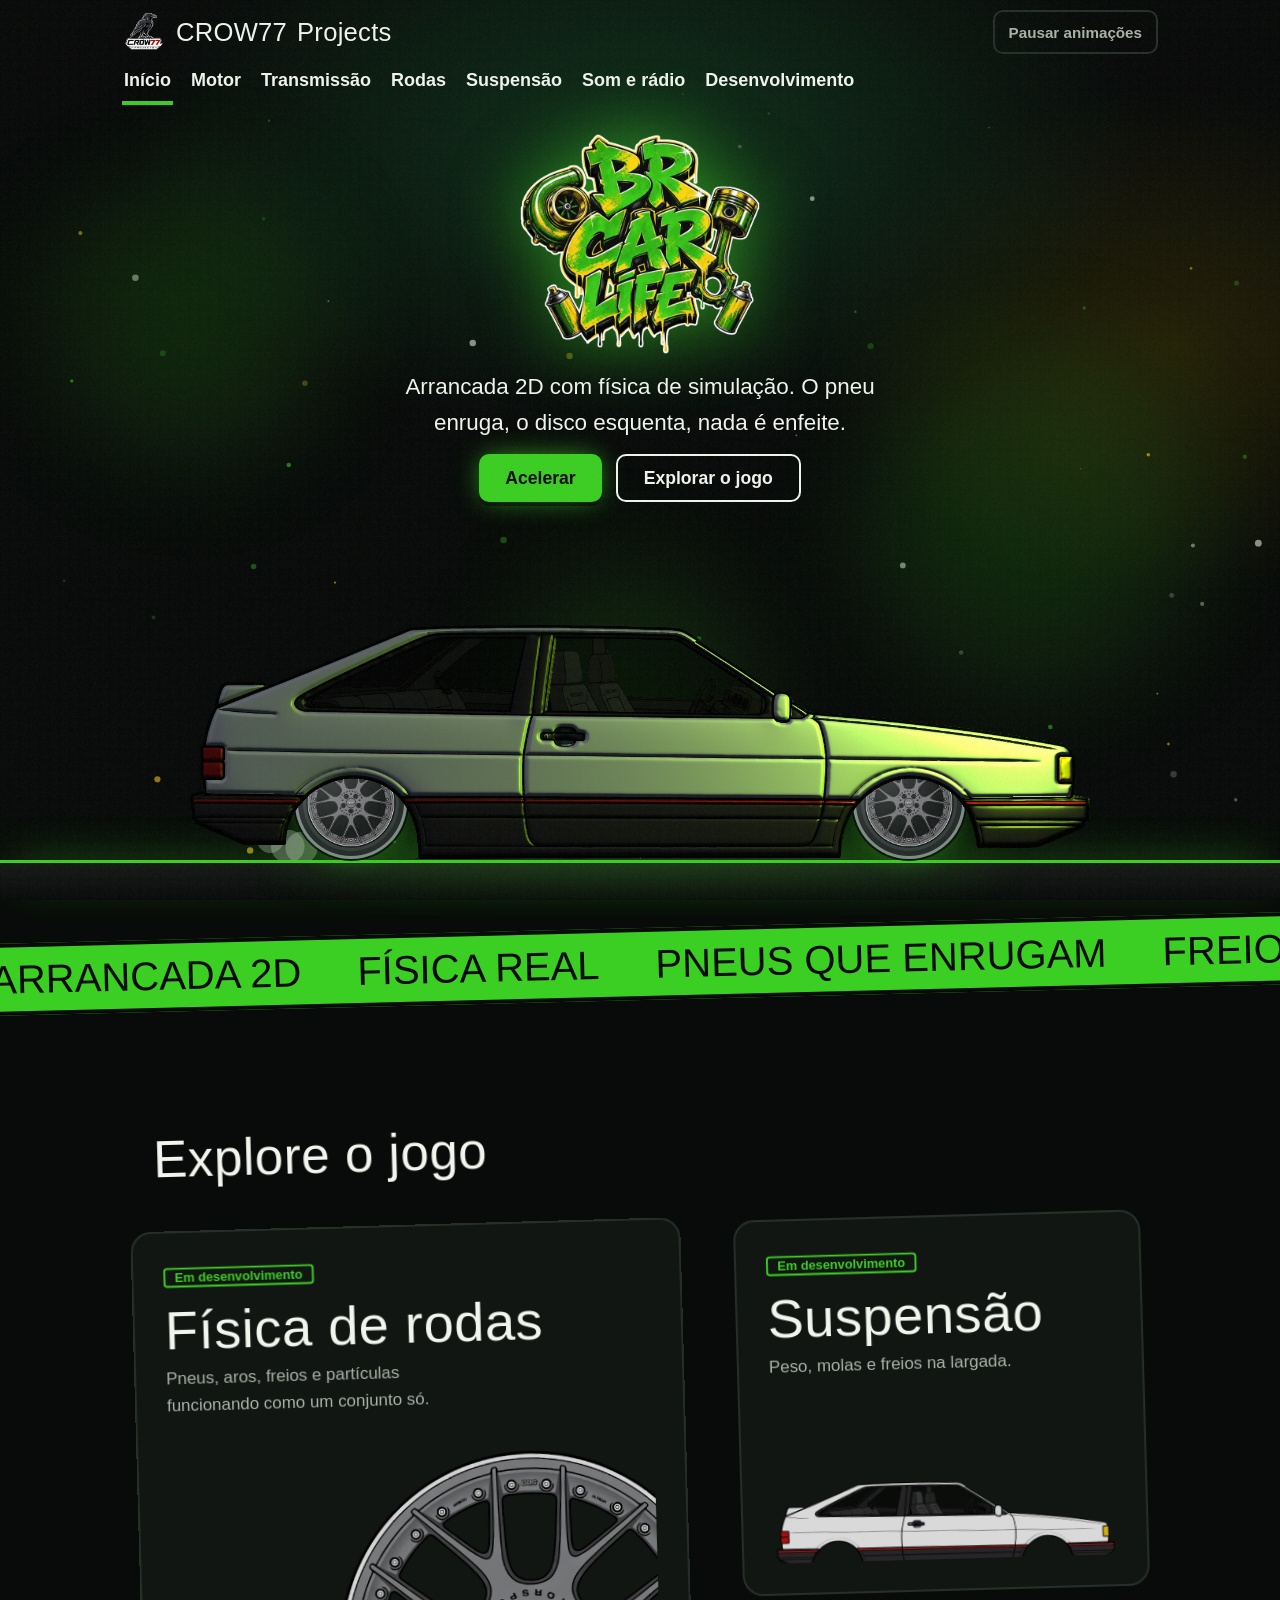
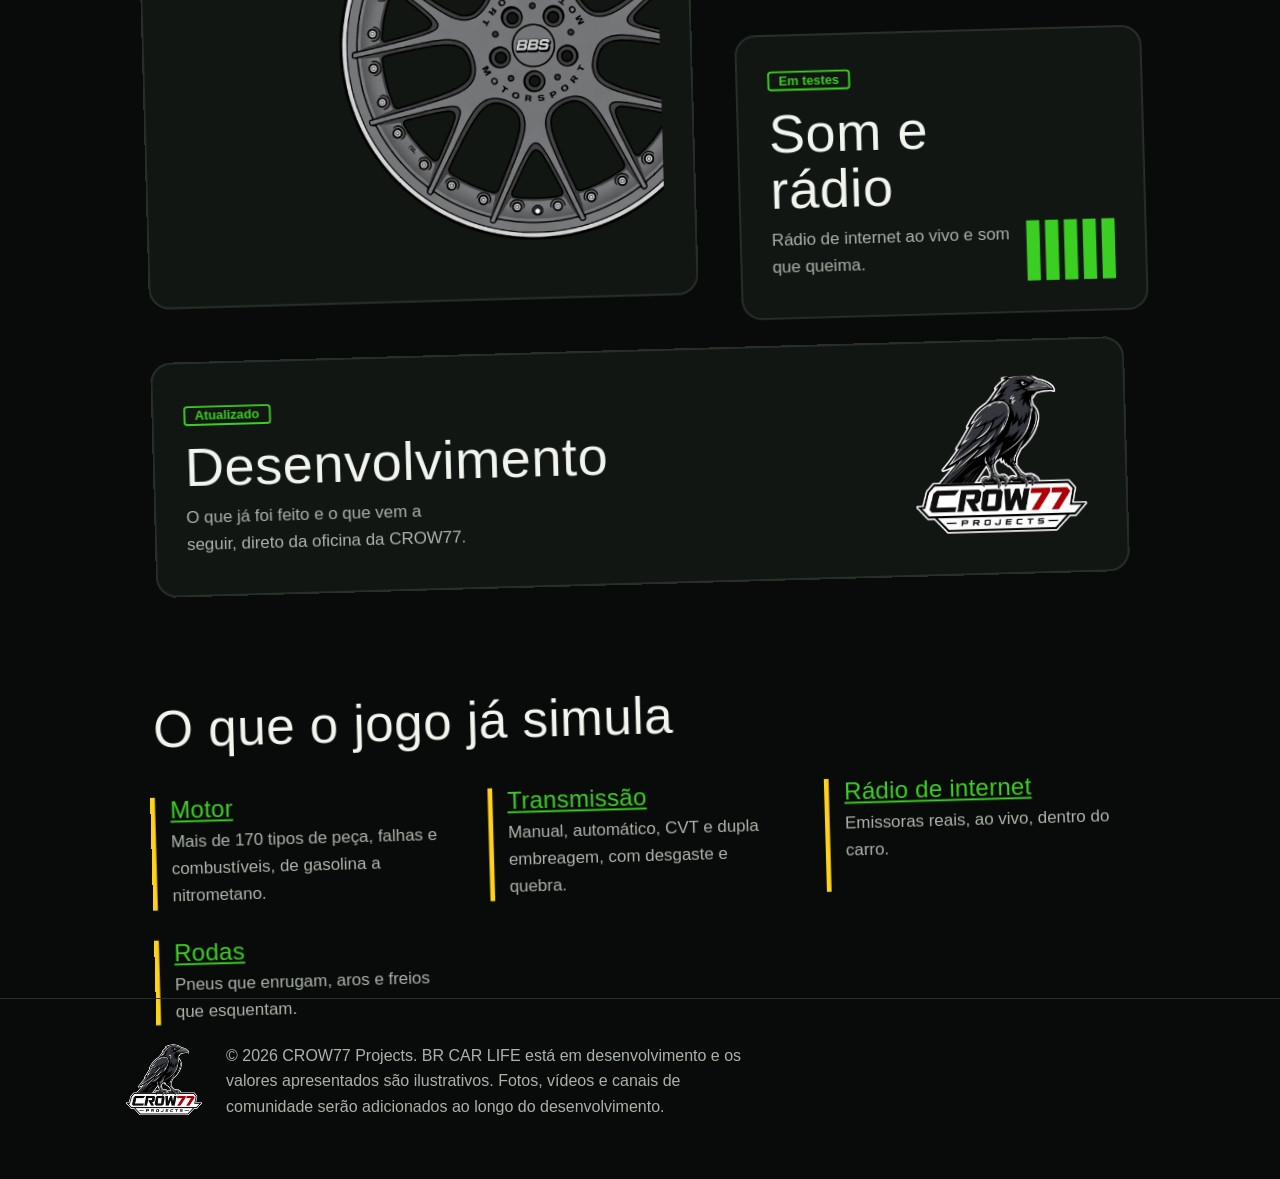
==== index.html @ ea075527 "Add files via upload" ====
<!DOCTYPE html>
<html lang="pt-BR">
<head>
<meta charset="utf-8">
<meta name="viewport" content="width=device-width, initial-scale=1, viewport-fit=cover">
<title>BR CAR LIFE | Arrancada 2D com física de simulação</title>
<meta name="description" content="BR CAR LIFE é um jogo de arrancada 2D com física hiper-realista, feito pela CROW77.">
<meta name="theme-color" content="#090b0a">
<meta http-equiv="Content-Security-Policy" content="default-src 'self'; script-src 'self' 'sha256-0hKWat6HTzTJMsid/6AgY6BT2Hn/y1krUFve72SlqWA='; style-src 'self' 'unsafe-inline' https://fonts.googleapis.com; font-src https://fonts.gstatic.com; img-src 'self' data:; connect-src 'self'; object-src 'none'; base-uri 'self'; form-action 'self'">
<meta property="og:title" content="BR CAR LIFE | Arrancada 2D com física de simulação">
<link rel="icon" href="data:image/svg+xml,%3Csvg xmlns=%27http://www.w3.org/2000/svg%27 viewBox=%270 0 32 32%27%3E%3Ccircle cx=%2716%27 cy=%2716%27 r=%2714%27 fill=%27%23090b0a%27/%3E%3Ccircle cx=%2716%27 cy=%2716%27 r=%276%27 fill=%27%233ccf23%27/%3E%3C/svg%3E">
<script>document.documentElement.className+=" js";try{if(localStorage.calm==="1")document.documentElement.className+=" calm"}catch(e){}</script>
<link rel="preload" as="image" href="assets/img/logo-640.webp" fetchpriority="high">
<link rel="preload" as="image" href="assets/img/gol.webp">
<link rel="preconnect" href="https://fonts.googleapis.com">
<link rel="preconnect" href="https://fonts.gstatic.com" crossorigin>
<link rel="stylesheet" href="https://fonts.googleapis.com/css2?family=Anton&family=Barlow:wght@400;600;700&display=swap">
<link rel="stylesheet" href="assets/style.css">
</head>
<body>
<canvas id="fx" aria-hidden="true"></canvas>
<div id="wipe" aria-hidden="true"><img src="assets/img/logo-640.webp" alt="" width="640" height="640"></div>
<a class="skip" href="#main">Pular para o conteúdo</a>
<div id="prog" aria-hidden="true"></div>
<div class="w"><header class="hd">
<a class="logo" href="index.html" aria-label="CROW77 Projects, início"><img src="assets/img/crow-160.webp" alt="" width="44" height="44"><span class="nm">CROW77</span><span class="pj"> Projects</span></a>
<nav aria-label="Principal"><ul><li><a href="index.html" aria-current="page">Início</a></li><li><a href="motor.html">Motor</a></li><li><a href="transmissao.html">Transmissão</a></li><li><a href="rodas.html">Rodas</a></li><li><a href="suspensao.html">Suspensão</a></li><li><a href="radio.html">Som e rádio</a></li><li><a href="devlog.html">Desenvolvimento</a></li></ul></nav>
<button class="cm" id="calm" type="button" aria-pressed="false">Pausar animações</button>
</header></div>
<main id="main" tabindex="-1">
<section class="hero">
<i class="bk"></i><i class="bk"></i><i class="bk"></i>
<h1 class="px ent" style="--d:300"><img class="hlogo" src="assets/img/logo-640.webp" srcset="assets/img/logo-640.webp 640w, assets/img/logo.webp 1100w" sizes="(max-width:700px) 60vw, 430px" alt="BR CAR LIFE" width="640" height="640" fetchpriority="high"></h1>
<p class="hl px ent" style="--d:700">Arrancada 2D com física de simulação. O pneu enruga, o disco esquenta, nada é enfeite.</p>
<div class="acts px ent" style="--d:900"><button class="btn" id="rev" type="button">Acelerar</button><a class="btn alt" href="#areas">Explorar o jogo</a></div>
<div class="stage ent" style="--d:0">
<div class="glow"></div>
<div id="car" role="img" aria-label="Volkswagen Gol GTI branco em vista lateral, com rodas BBS. A iluminação segue o cursor.">
<div class="wh r"><img src="assets/img/bbs-256.webp" alt="" width="256" height="256"></div>
<div class="wh f"><img src="assets/img/bbs-256.webp" alt="" width="256" height="256"></div>
<img class="fb" src="assets/img/gol.webp" alt="" width="1521" height="396">
<canvas width="1521" height="396"></canvas>
</div>
</div>
<div class="rd2"></div>
</section>
<div class="mq" aria-hidden="true"><div>
<span>ARRANCADA 2D</span><span>FÍSICA REAL</span><span>PNEUS QUE ENRUGAM</span><span>FREIOS EM BRASA</span><span>BR CAR LIFE</span>
<span>ARRANCADA 2D</span><span>FÍSICA REAL</span><span>PNEUS QUE ENRUGAM</span><span>FREIOS EM BRASA</span><span>BR CAR LIFE</span>
</div></div>
<section class="sec" id="areas"><div class="w">
<h2 data-r>Explore o jogo</h2>
<div class="tiles">
<article class="t t1" data-r style="--i:0"><div class="tx"><span class="st">Em desenvolvimento</span><h3><a href="rodas.html">Física de rodas</a></h3><p>Pneus, aros, freios e partículas funcionando como um conjunto só.</p></div><div class="vis"><img class="bbs" src="assets/img/bbs.webp" alt="" width="640" height="640" loading="lazy"></div></article>
<article class="t t2" data-r style="--i:1"><div class="tx"><span class="st">Em desenvolvimento</span><h3><a href="suspensao.html">Suspensão</a></h3><p>Peso, molas e freios na largada.</p></div><div class="vis"><img src="assets/img/gol.webp" alt="" width="1521" height="396" loading="lazy"></div></article>
<article class="t t3" data-r style="--i:2"><div class="tx"><span class="st">Em testes</span><h3><a href="radio.html">Som e rádio</a></h3><p>Rádio de internet ao vivo e som que queima.</p></div><div class="vis"><div class="eq" aria-hidden="true"><i lang="en"></i><i lang="en"></i><i lang="en"></i><i lang="en"></i><i lang="en"></i></div></div></article>
<article class="t t4" data-r style="--i:3"><div class="tx"><span class="st">Atualizado</span><h3><a href="devlog.html">Desenvolvimento</a></h3><p>O que já foi feito e o que vem a seguir, direto da oficina da CROW77.</p></div><div class="vis"><img src="assets/img/crow.webp" alt="" width="640" height="640" loading="lazy"></div></article>
</div></div></section>
<section class="sec" id="sistemas"><div class="w"><h2 data-r>O que o jogo já simula</h2><div class="fl" data-r><div><h3><a href="motor.html">Motor</a></h3><p>Mais de 170 tipos de peça, falhas e combustíveis, de gasolina a nitrometano.</p></div><div><h3><a href="transmissao.html">Transmissão</a></h3><p>Manual, automático, CVT e dupla embreagem, com desgaste e quebra.</p></div><div><h3><a href="radio.html">Rádio de internet</a></h3><p>Emissoras reais, ao vivo, dentro do carro.</p></div><div><h3><a href="rodas.html">Rodas</a></h3><p>Pneus que enrugam, aros e freios que esquentam.</p></div></div></div></section>
</main>
<footer><div class="w ft"><img src="assets/img/crow-160.webp" alt="CROW77 Projects" width="84" height="84" loading="lazy"><p>© 2026 CROW77 Projects. BR CAR LIFE está em desenvolvimento e os valores apresentados são ilustrativos. Fotos, vídeos e canais de comunidade serão adicionados ao longo do desenvolvimento.</p></div></footer>
<script src="assets/main.js"></script>
</body>
</html>
---- assets/style.css ----
@property --ac{syntax:"<color>";inherits:true;initial-value:#3ccf23}
:root{color-scheme:dark;--bg:#090b0a;--sf:#121613;--tx:#f1f5ee;--mu:#aab3a8;--ln:#263029;--g:#3ccf23;--y:#ffd21a;--am:#ffd21a;--at:#ffd21a;--gr:#3ccf23;--bl:#1b3fa0;--ink:#090b0a;--hd:"Anton","Big Shoulders Display","Arial Narrow",sans-serif;animation:alt 7s ease-in-out infinite alternate}
@keyframes alt{0%,30%{--ac:#3ccf23}70%,100%{--ac:#ffd21a}}
*,*::before,*::after{box-sizing:border-box}
html{scroll-behavior:smooth;scroll-padding-top:16px}
@media(prefers-reduced-motion:reduce){html{scroll-behavior:auto}*,*::before,*::after{animation:none!important;transition:none!important}}
body{margin:0;background:var(--bg);color:var(--tx);font:400 1.125rem/1.6 Barlow,"Segoe UI",sans-serif;overflow-wrap:break-word}
h1,h2,h3{font-family:var(--hd);line-height:1.05;margin:0;overflow-wrap:anywhere}
h2{font-size:clamp(2.1rem,6vw,3.4rem);font-weight:900;margin-bottom:.4em}
h3{font-size:1.6rem;font-weight:700;margin-bottom:.25em}
p{margin:0 0 1em;max-width:62ch}
a{color:var(--at);text-underline-offset:3px}
:focus-visible{outline:3px solid var(--at);outline-offset:3px}
.sr{position:absolute;width:1px;height:1px;overflow:hidden;clip:rect(0 0 0 0);white-space:nowrap}
.skip{position:absolute;left:8px;top:-70px;background:var(--am);color:#121826;padding:10px 16px;z-index:20;font-weight:700}
.skip:focus{top:8px}
.w{max-width:1100px;margin:0 auto;padding:0 clamp(16px,4vw,32px)}
#prog{position:fixed;top:0;left:0;height:4px;width:100%;background:var(--am);transform:scaleX(0);transform-origin:left;z-index:10}
.hd{display:flex;flex-wrap:wrap;gap:4px 28px;align-items:center;justify-content:space-between;padding:14px 0}
.logo{font:900 1.5rem var(--hd);letter-spacing:.05em;color:var(--tx);text-decoration:none}
nav ul{display:flex;flex-wrap:wrap;gap:0 20px;list-style:none;margin:0;padding:0}
nav a{display:inline-block;padding:10px 2px;min-height:44px;color:var(--tx);text-decoration:none;font-weight:600}
nav a:hover{color:var(--at);text-decoration:underline}
.hero{display:grid;gap:40px;padding:28px 0 72px;align-items:center}
@media(min-width:900px){.hero{grid-template-columns:1.05fr 1fr}}
@keyframes stamp{from{transform:translateY(-50px) rotate(-3deg);opacity:0}60%{transform:translateY(6px) rotate(.5deg);opacity:1}to{transform:none}}
.acts{display:flex;flex-wrap:wrap;gap:14px;margin-top:8px}
.btn{display:inline-flex;align-items:center;justify-content:center;min-height:48px;padding:10px 26px;background:var(--am);color:#121826;font:700 1.1rem Barlow,sans-serif;border:0;border-radius:10px;cursor:pointer;text-decoration:none;box-shadow:0 4px 0 #b8860b}
.btn:active{transform:translateY(3px);box-shadow:none}
.btn[aria-disabled=true]{opacity:.55;cursor:wait}
.btn.alt{background:transparent;color:var(--tx);border:2px solid var(--tx);box-shadow:none}
.strip{background:#0d121c;color:#eef2f6;border-radius:16px;padding:16px;border:1px solid var(--ln)}
.strip canvas{display:block;width:100%;height:auto;border-radius:8px}
.lights{display:flex;gap:12px;list-style:none;margin:0 0 12px;padding:0}
.lights li{width:26px;height:26px;border-radius:50%;background:#2a3346;border:2px solid #3a4560}
.lights li.on{background:#ffc21a;box-shadow:0 0 14px #ffc21a}
.lights li.g.on{background:#3ddc84;box-shadow:0 0 14px #3ddc84}
.strip .row{display:flex;flex-wrap:wrap;gap:8px 16px;align-items:center;margin-top:12px}
.strip p{margin:0;color:#c5cedb;font-size:1rem}
section{padding:64px 0}
.fl{display:grid;grid-template-columns:repeat(auto-fit,minmax(min(100%,290px),1fr));gap:32px 40px;margin-top:32px}
.fl div{border-left:5px solid var(--am);padding-left:16px}
.fl p{margin:0;color:var(--mu)}
.gar{display:grid;gap:24px;margin-top:28px;background:var(--sf);border:1px solid var(--ln);border-radius:16px;padding:clamp(14px,3vw,28px)}
@media(min-width:800px){.gar{grid-template-columns:1.4fr 1fr}}
svg{width:100%;height:auto;display:block}
.ctl{min-width:0}
.ctl label,.ctl legend{display:flex;justify-content:space-between;gap:12px;font-weight:600;margin-top:14px;padding:0}
.ctl input[type=range]{width:100%;height:32px;accent-color:var(--am)}
fieldset{border:0;padding:0;margin:0;min-width:0}
.sw{display:flex;flex-wrap:wrap;gap:12px;margin-top:8px}
.sw label{margin:0;display:block;position:relative}
.sw input{position:absolute;opacity:0;inset:0;width:100%;height:100%;margin:0;cursor:pointer}
.sw .c{display:block;width:44px;height:44px;border-radius:50%;border:3px solid var(--ln)}
.sw input:checked+.c{border-color:var(--tx);box-shadow:0 0 0 3px var(--sf),0 0 0 6px var(--tx)}
.sw input:focus-visible+.c{outline:3px solid var(--at);outline-offset:8px}
.out{margin-top:18px;padding-top:10px;border-top:1px solid var(--ln);font-size:1rem}
.out p{margin:0 0 4px}
.out b{color:var(--at)}
.tl{list-style:none;margin:32px 0 0;padding:0 0 0 4px;border-left:4px solid var(--ln)}
.tl li{position:relative;padding:0 0 28px 30px}
.tl li::before{content:"";position:absolute;left:-14px;top:5px;width:20px;height:20px;border-radius:50%;background:var(--bg);border:4px solid var(--mu)}
.tl .ok::before{background:var(--gr);border-color:var(--gr)}
.tl .now::before{background:var(--am);border-color:var(--am)}
.tl .s{display:inline-block;font:700 .85rem Barlow,sans-serif;border:2px solid currentColor;padding:0 8px;border-radius:4px;margin-bottom:6px;color:var(--mu)}
.tl .ok .s{color:var(--gr)}
.tl .now .s{color:var(--at)}
.tl p{margin:0;color:var(--mu)}
.radio{display:grid;gap:24px;align-items:center;background:#0b0f18;color:#eef2f6;border-radius:16px;padding:clamp(20px,4vw,44px)}
@media(min-width:760px){.radio{grid-template-columns:1fr auto}}
.radio h2{color:#fff}
.radio p{color:#c5cedb;margin:0}
.eq{display:flex;gap:6px;align-items:flex-end;height:84px}
.eq i{width:12px;height:100%;background:var(--am);transform-origin:bottom;animation:eq .9s ease-in-out infinite alternate}
.eq i:nth-child(2){animation-delay:-.3s}
.eq i:nth-child(3){animation-delay:-.6s}
.eq i:nth-child(4){animation-delay:-.15s}
.eq i:nth-child(5){animation-delay:-.45s}
@keyframes eq{from{transform:scaleY(.15)}to{transform:scaleY(1)}}
footer{border-top:1px solid var(--ln);padding:40px 0 56px;color:var(--mu);font-size:1rem}
footer p{max-width:none}
.ph1{font:900 clamp(2.6rem,9vw,4.8rem)/1 var(--hd);margin:10px 0 14px;overflow-wrap:anywhere}
.sub{color:var(--mu);font-size:1.25rem;max-width:44ch}
nav a[aria-current=page]{box-shadow:inset 0 -4px var(--am)}
.row{display:grid;gap:6px 24px;padding:26px 16px;border-top:3px solid var(--ln);color:var(--tx);text-decoration:none;align-items:center}
@media(min-width:800px){.row{grid-template-columns:1.1fr 1.6fr auto}}
.row:hover,.row:focus-visible{background:var(--sf);box-shadow:inset 10px 0 var(--am)}
.jump{display:flex;flex-wrap:wrap;gap:0 22px;margin:18px 0 0;padding:0;list-style:none}
.jump a{display:inline-block;padding:10px 0;font-weight:600}
.ph{border:3px dashed var(--ln);border-radius:12px;padding:24px;color:var(--mu)}
.ph p{margin:0}
.pg{padding:24px 0 0}
section.sec{padding:48px 0}
.note{border-left:5px solid var(--am);padding-left:16px;color:var(--mu);margin-top:32px}
/* ===== v3: street / graffiti night ===== */
html{background:var(--bg)}
body{background:var(--bg);overflow-x:hidden}
body::after{content:"";position:fixed;inset:0;pointer-events:none;z-index:50;opacity:.08;background:url("data:image/svg+xml,%3Csvg xmlns='http://www.w3.org/2000/svg' width='160' height='160'%3E%3Cfilter id='n'%3E%3CfeTurbulence baseFrequency='.9' numOctaves='2'/%3E%3C/filter%3E%3Crect width='160' height='160' filter='url(%23n)'/%3E%3C/svg%3E")}
h1,h2,h3,.rt,.logo,.ph1{font-weight:400;letter-spacing:.01em}
a{color:var(--ac)}
#fx{position:fixed;inset:0;width:100%;height:100%;pointer-events:none;z-index:0}
header,main,footer{position:relative;z-index:1}
#prog{background:var(--ac);transform:scaleX(var(--pr,0))}
.logo{display:flex;align-items:center;gap:10px;font-size:1.7rem;color:var(--tx)}
.logo img{width:44px;height:44px;border-radius:50%}
nav a[aria-current=page]{box-shadow:inset 0 -4px var(--ac)}
nav a:hover{color:var(--ac)}
.btn{background:var(--ac);color:#090b0a;box-shadow:0 4px 0 #0007,0 0 28px -6px var(--ac)}
.btn.alt{background:transparent;color:var(--tx);border:2px solid var(--tx);box-shadow:none}
.btn.alt:hover{border-color:var(--ac);color:var(--ac)}
:focus-visible{outline-color:var(--ac)}
.ph1{color:var(--tx)}
.sub{color:var(--mu)}
.ft{display:flex;align-items:center;gap:20px;flex-wrap:wrap}
.ft img{width:84px;height:84px}
/* transição de página */
#wipe{position:fixed;inset:0;z-index:100;display:grid;place-items:center;pointer-events:none;background:linear-gradient(100deg,#090b0a 0 34%,var(--g) 34% 40%,#090b0a 40% 60%,var(--y) 60% 66%,#090b0a 66%);animation:wout .9s .3s cubic-bezier(.7,0,.2,1) both}
#wipe img{width:min(56vw,340px);height:auto;animation:wl .5s both}
#wipe.on{animation:win .5s cubic-bezier(.7,0,.2,1) both;pointer-events:all}
@keyframes wout{from{transform:none}to{transform:translateX(105%)}}
@keyframes win{from{transform:translateX(-105%)}to{transform:none}}
@keyframes wl{from{scale:.7;opacity:0}}
@media(prefers-reduced-motion:reduce){#wipe{display:none}}
/* entrada e saída ao rolar */
.js [data-r]{opacity:0;translate:0 56px;clip-path:inset(0 0 100% 0);transition:opacity .7s,translate .8s cubic-bezier(.2,.8,.2,1),clip-path .8s cubic-bezier(.2,.8,.2,1);transition-delay:calc(var(--i,0)*110ms)}
.js [data-r].in{opacity:1;translate:0 0;clip-path:inset(-80px)}
.ent{animation:ent .9s calc(var(--d,0)*1ms + 1000ms) both cubic-bezier(.2,.9,.2,1)}
@keyframes ent{from{opacity:0;translate:0 36px}}
.px{transform:translateY(calc(var(--sy,0)*-.12px));opacity:calc(1.2 - var(--sy,0)/600)}
/* hero */
.hero{position:relative;display:flex;flex-direction:column;align-items:center;justify-content:flex-start;min-height:calc(100svh - 72px);padding:0;gap:0;overflow:hidden;isolation:isolate;text-align:center}
.hero::before{content:"";position:absolute;inset:0;z-index:-2;background:linear-gradient(180deg,#090b0a99,#090b0a 92%),url(img/fundo.jpg) center/cover,radial-gradient(55% 45% at 50% 28%,#10311a,transparent 72%),radial-gradient(40% 40% at 88% 75%,#3a3206,transparent 70%)}
.bk{position:absolute;z-index:-1;border-radius:50%;background:var(--ac);filter:blur(60px);opacity:.22;animation:drift 12s ease-in-out infinite alternate}
.bk:nth-of-type(1){left:4%;top:8%;width:280px;height:280px}
.bk:nth-of-type(2){right:6%;top:30%;width:340px;height:340px;animation-delay:-5s}
.bk:nth-of-type(3){left:40%;bottom:12%;width:240px;height:240px;animation-delay:-9s}
@keyframes drift{to{translate:60px -40px;scale:1.25}}
.hero h1{margin:0}
.hlogo{display:block;width:clamp(230px,34vw,450px);height:auto;margin:0 auto;filter:drop-shadow(0 0 34px color-mix(in srgb,var(--ac) 60%,transparent))}
.hl{font-size:clamp(1.1rem,2.2vw,1.4rem);max-width:38ch;margin:6px auto 20px}
.hero .acts{justify-content:center;margin:0 0 28px}
.stage{position:relative;width:min(94vw,1120px);margin-top:auto}
.glow{position:absolute;left:10%;right:10%;bottom:-1%;height:9%;background:var(--ac);filter:blur(26px);opacity:.6;border-radius:50%}
#car{position:relative;aspect-ratio:1521/396;width:100%;animation:bob 2.6s ease-in-out infinite;will-change:transform}
@keyframes bob{50%{translate:0 1.6px}}
#car>img,#car canvas{position:absolute;inset:0;width:100%;height:100%;z-index:2}
#car .fb{filter:brightness(.6)}
.wh{position:absolute;z-index:1;top:52%;width:12.5%;aspect-ratio:1;border-radius:50%;background:radial-gradient(circle,#000 0 58%,#1a1f1d 59% 100%);box-shadow:inset 0 0 0 3px #2b3330}
.wh.r{left:11.63%}
.wh.f{left:73.65%}
.wh img{position:absolute;inset:11%;width:78%;height:78%}
.rd2{width:100%;height:64px;background:linear-gradient(#161a17,#090b0a);border-top:3px solid var(--ac);box-shadow:0 -10px 40px -16px var(--ac)}
/* faixa em movimento */
.mq{overflow:hidden;background:var(--ac);color:#090b0a;rotate:-1.4deg;margin:28px -3vw 0;padding:10px 0;border-block:4px solid #090b0a;position:relative;z-index:2}
.mq div{display:flex;width:max-content;animation:mq 30s linear infinite}
.mq span{font:400 clamp(1.6rem,4vw,2.5rem)/1.1 var(--hd);padding:0 .7em;white-space:nowrap}
@keyframes mq{to{transform:translateX(-50%)}}
/* áreas */
.tiles{display:grid;gap:18px;margin-top:28px}
@media(min-width:860px){.tiles{grid-template-columns:1.35fr 1fr}.t1{grid-row:span 2;min-height:460px}.t4{grid-column:1/-1}}
.t{position:relative;overflow:hidden;min-height:250px;padding:clamp(20px,3vw,32px);border:2px solid var(--ln);border-radius:22px;background:var(--sf);isolation:isolate;transition:border-color .25s,translate .25s,box-shadow .25s}
.t:hover,.t:focus-within{border-color:var(--ac);translate:0 -4px;box-shadow:0 18px 50px -20px var(--ac)}
.t:focus-within{outline:3px solid var(--ac);outline-offset:4px}
.t h3{font-size:clamp(2.2rem,5vw,3.6rem);margin:12px 0 8px}
.t h3 a{color:var(--tx);text-decoration:none}
.t h3 a::after{content:"";position:absolute;inset:0;z-index:3}
.t h3 a:focus-visible{outline:none}
.t p{color:var(--mu);max-width:30ch;margin:0}
.st{display:inline-block;border:2px solid currentColor;border-radius:4px;padding:1px 10px;font:700 .85rem Barlow,sans-serif;color:var(--ac)}
.st.f{color:var(--mu)}
@keyframes spin{to{rotate:360deg}}
@keyframes sus{40%{translate:0 -7px;rotate:-1.2deg}70%{translate:0 3px;rotate:.7deg}}
.t3 .eq i{background:var(--ac);width:14px}
.ft p{margin:0;max-width:60ch;color:var(--mu)}
html{overflow-x:clip}
.hlogo{width:min(32vw,36svh,430px);min-width:180px}
.hl{margin:2px auto 14px}
.hero .acts{margin:0 0 18px}
.stage{width:min(94vw,1000px)}
.rd2{height:40px}
.bk{opacity:.14}
/* clip-path no alvo impedia o IntersectionObserver de disparar: entrada por deslocamento, giro e escala */
.js [data-r]{clip-path:none;translate:0 70px;rotate:-1.6deg;scale:.94;transition:opacity .7s,translate .85s cubic-bezier(.2,.8,.2,1),rotate .85s cubic-bezier(.2,.8,.2,1),scale .85s cubic-bezier(.2,.8,.2,1);transition-delay:calc(var(--i,0)*110ms)}
.js [data-r].in{clip-path:none;translate:0 0;rotate:0deg;scale:1}
/* ===== v4: header integrado, pneus com contraste, pausa de animações ===== */
body{background:transparent}
body::before{content:"";position:fixed;inset:0;z-index:-1;pointer-events:none;background:radial-gradient(55% 45% at 50% 16%,#10311a,transparent 72%),radial-gradient(40% 40% at 92% 38%,#3a32068c,transparent 70%),linear-gradient(180deg,#090b0aa0,#090b0aee),var(--foto,none) center/cover}
.hero::before{display:none}
.hero{overflow:visible}
.hd{background:none}
.logo{font-size:1.6rem}
.cm{min-height:44px;padding:8px 14px;background:transparent;color:var(--mu);border:2px solid var(--ln);border-radius:10px;font:600 .95rem Barlow,sans-serif;cursor:pointer}
.cm:hover,.cm[aria-pressed=true]{color:var(--tx);border-color:var(--ac)}
.wh{background:radial-gradient(circle,#1b201e 0 56%,#35403c 57% 60%,#262c2a 61% 90%,#56645e 91% 100%);box-shadow:inset 0 0 0 3px #7d8d86,0 0 0 2px #090b0acc,0 0 26px -2px color-mix(in srgb,var(--ac) 40%,transparent)}
.wh::after{content:"";position:absolute;inset:0;border-radius:50%;background:radial-gradient(120% 120% at 28% 22%,#ffffff2e,transparent 48%);pointer-events:none}
#wipe{animation-duration:.7s;animation-delay:.12s}
.ent{animation-delay:calc(var(--d,0)*1ms + 350ms)}
.calm *,.calm *::before,.calm *::after{animation:none!important;transition:none!important}
.calm #wipe{display:none}
.calm .js [data-r]{opacity:1;translate:none;rotate:none;scale:none}
.calm .px{transform:none;opacity:1}
@media(forced-colors:active){.btn,.cm,.t{border:2px solid ButtonText}.t:focus-within{outline:3px solid Highlight}}

/* ===== v5: correções da bateria de testes ===== */
.hd{display:flex;flex-wrap:wrap;align-items:center;justify-content:space-between;gap:2px 16px;padding:10px 0}
.logo{order:1}.cm{order:2}nav{order:3;flex-basis:100%}
nav ul{gap:0 16px}
.pj{display:none}
@media(min-width:1180px){.pj{display:inline}}
@media(max-width:359px){.nm{display:none}}
@media(min-width:1000px){nav{order:2;flex-basis:auto;margin-left:auto}.cm{order:3}}
.bk{pointer-events:none}
.hero{min-height:calc(100svh - var(--hh,72px))}
.hlogo{width:min(62vw,28svh,520px);min-width:0}
.stage{width:min(94vw,100svh,1400px)}
@media(max-height:700px){.hlogo{width:min(62vw,22svh)}.hl{font-size:1rem;margin-bottom:8px}.hero .acts{margin-bottom:10px}}
@media(min-width:1600px){.w{max-width:1280px}}
@media(max-width:700px){section.sec{padding:32px 0}}
.t{display:flex;flex-direction:column;gap:14px}
.t .vis{position:relative;flex:1;min-height:clamp(120px,28vw,180px);overflow:hidden;border-radius:12px}
.t1 .vis{min-height:clamp(200px,50vw,300px)}
.vis img{position:absolute;display:block}
.t1 .bbs{right:-10%;bottom:-40%;width:min(80%,440px);animation:spin 18s linear infinite}
.t1:hover .bbs{animation-duration:2s}
.t2 .vis img{left:0;right:0;margin:0 auto;bottom:-6%;width:min(100%,360px);filter:brightness(.85)}
.t2:hover .vis img{animation:sus .7s ease-in-out infinite}
.t3 .vis{display:flex;align-items:flex-end;justify-content:flex-end;min-height:96px}
.t3 .eq{position:static;height:90px}
.t4{flex-direction:row;align-items:center;gap:20px}
.t4 .tx{flex:1}
.t4 .vis{flex:0 0 38%;min-height:170px}
.t4 .vis img{right:0;bottom:-8%;height:118%;width:auto}
@media(max-width:859px){.t4{flex-direction:column;align-items:stretch}.t4 .vis{flex:1;min-height:170px}.t4 .vis img{right:auto;left:50%;translate:-50% 0}}
.vis img{height:auto}
.t4 .vis img{height:118%;width:auto}
@media(min-width:1800px){html{font-size:20px}}
.t1 .bbs{top:50%;bottom:auto;translate:0 -50%;right:-14%}

/* Card Som e rádio: o equalizador fica no canto e o texto reserva espaço para ele */
.t3 .vis{position:absolute;right:clamp(20px,3vw,32px);bottom:clamp(20px,3vw,32px);flex:none;min-height:0;overflow:visible}
.t3 .eq{height:64px}
.t3 .tx{padding-right:112px;padding-bottom:8px}
/* Menu com 7 itens: abaixo de 1500px o menu fica na segunda linha (como no celular); acima, na mesma linha do logo */
@media(min-width:1000px) and (max-width:1499px){nav{order:3;flex-basis:100%;margin-left:0}.cm{order:2}}
@media(max-width:600px){nav ul{gap:0 11px}nav a{font-size:.92rem}}
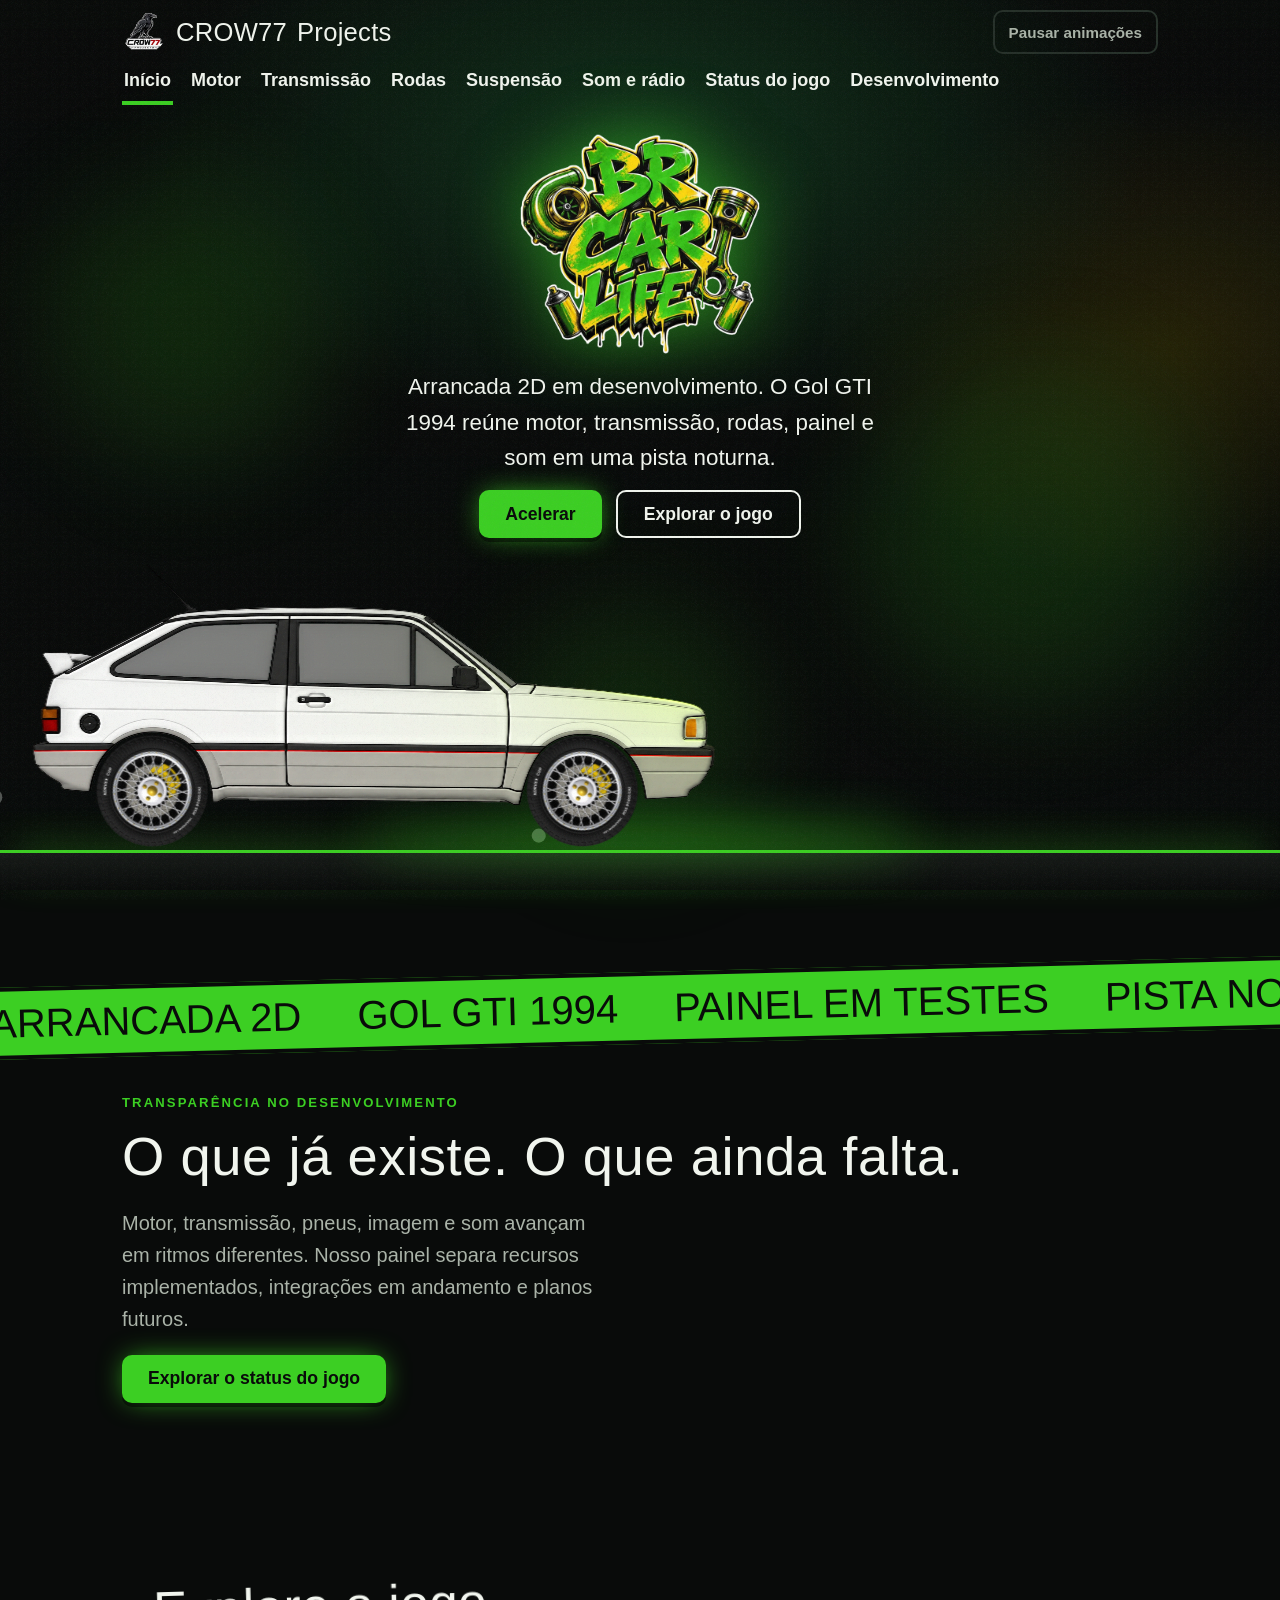
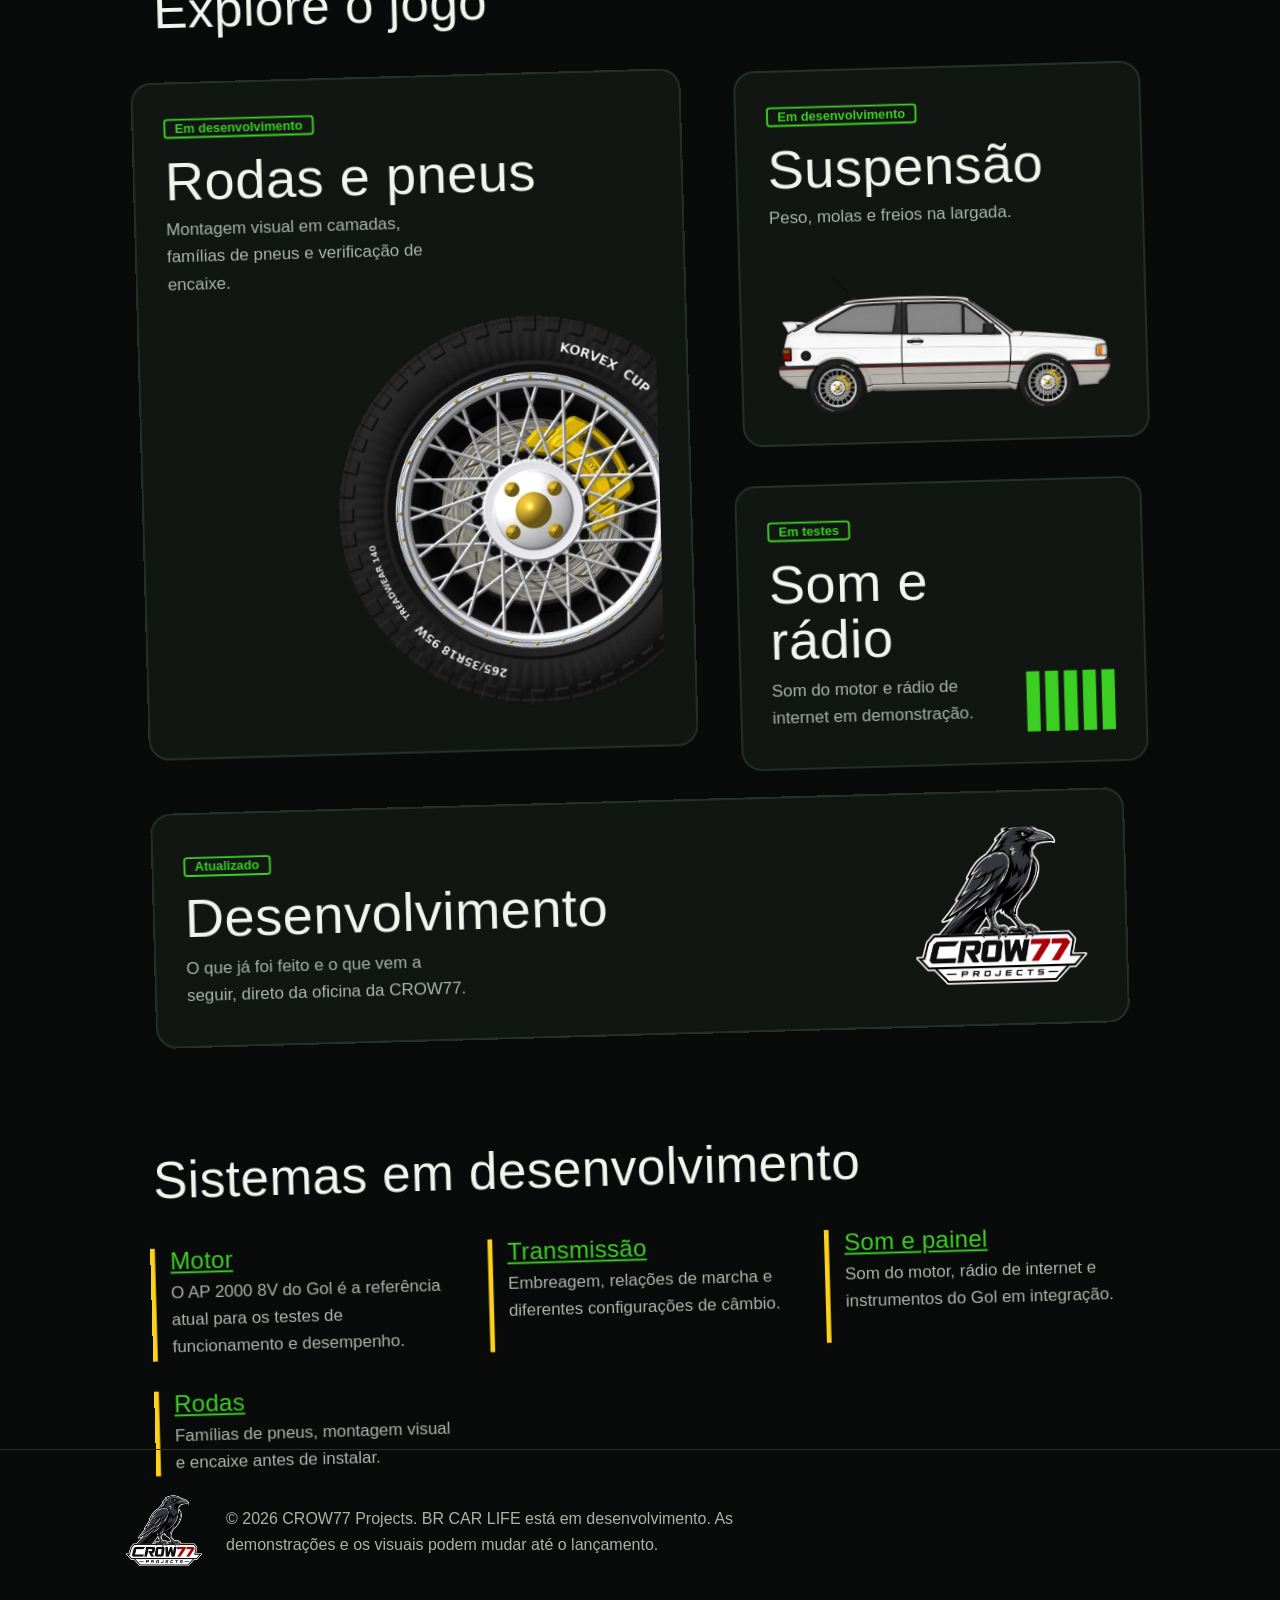
==== commit f3feccc9: "BR CAR LIFE: catálogo público de recursos" ====
--- a/index.html
+++ b/index.html
@@ -4,14 +4,15 @@
 <meta charset="utf-8">
 <meta name="viewport" content="width=device-width, initial-scale=1, viewport-fit=cover">
 <title>BR CAR LIFE | Arrancada 2D com física de simulação</title>
-<meta name="description" content="BR CAR LIFE é um jogo de arrancada 2D com física hiper-realista, feito pela CROW77.">
+<meta name="description" content="BR CAR LIFE é um jogo de arrancada 2D em desenvolvimento pela CROW77 Projects. Conheça o Gol GTI 1994 e os sistemas em desenvolvimento.">
 <meta name="theme-color" content="#090b0a">
-<meta http-equiv="Content-Security-Policy" content="default-src 'self'; script-src 'self' 'sha256-0hKWat6HTzTJMsid/6AgY6BT2Hn/y1krUFve72SlqWA='; style-src 'self' 'unsafe-inline' https://fonts.googleapis.com; font-src https://fonts.gstatic.com; img-src 'self' data:; connect-src 'self'; object-src 'none'; base-uri 'self'; form-action 'self'">
+<meta http-equiv="Content-Security-Policy" content="default-src 'self'; script-src 'self' 'sha256-ncoZfK2kMABqcE4vwfxjo4Q+UBxFGGEYxBKgrfbnptI='; style-src 'self' 'unsafe-inline' https://fonts.googleapis.com; font-src https://fonts.gstatic.com; img-src 'self' data:; connect-src 'self'; object-src 'none'; base-uri 'self'; form-action 'self'">
 <meta property="og:title" content="BR CAR LIFE | Arrancada 2D com física de simulação">
 <link rel="icon" href="data:image/svg+xml,%3Csvg xmlns=%27http://www.w3.org/2000/svg%27 viewBox=%270 0 32 32%27%3E%3Ccircle cx=%2716%27 cy=%2716%27 r=%2714%27 fill=%27%23090b0a%27/%3E%3Ccircle cx=%2716%27 cy=%2716%27 r=%276%27 fill=%27%233ccf23%27/%3E%3C/svg%3E">
-<script>document.documentElement.className+=" js";try{if(localStorage.calm==="1")document.documentElement.className+=" calm"}catch(e){}</script>
+<script>document.documentElement.className+=" js";try{if(localStorage.calm==="1")document.documentElement.className+=" calm"}catch(e){}try{if(sessionStorage.wipe){sessionStorage.removeItem("wipe");document.documentElement.className+=" nav"}}catch(e){}</script>
 <link rel="preload" as="image" href="assets/img/logo-640.webp" fetchpriority="high">
-<link rel="preload" as="image" href="assets/img/gol.webp">
+<link rel="preload" as="image" href="assets/img/gol-corpo-a.webp">
+<link rel="preload" as="image" href="assets/img/gol-corpo-n.webp">
 <link rel="preconnect" href="https://fonts.googleapis.com">
 <link rel="preconnect" href="https://fonts.gstatic.com" crossorigin>
 <link rel="stylesheet" href="https://fonts.googleapis.com/css2?family=Anton&family=Barlow:wght@400;600;700&display=swap">
@@ -24,41 +25,42 @@
 <div id="prog" aria-hidden="true"></div>
 <div class="w"><header class="hd">
 <a class="logo" href="index.html" aria-label="CROW77 Projects, início"><img src="assets/img/crow-160.webp" alt="" width="44" height="44"><span class="nm">CROW77</span><span class="pj"> Projects</span></a>
-<nav aria-label="Principal"><ul><li><a href="index.html" aria-current="page">Início</a></li><li><a href="motor.html">Motor</a></li><li><a href="transmissao.html">Transmissão</a></li><li><a href="rodas.html">Rodas</a></li><li><a href="suspensao.html">Suspensão</a></li><li><a href="radio.html">Som e rádio</a></li><li><a href="devlog.html">Desenvolvimento</a></li></ul></nav>
+<nav aria-label="Principal"><ul><li><a href="index.html" aria-current="page">Início</a></li><li><a href="motor.html">Motor</a></li><li><a href="transmissao.html">Transmissão</a></li><li><a href="rodas.html">Rodas</a></li><li><a href="suspensao.html">Suspensão</a></li><li><a href="radio.html">Som e rádio</a></li><li><a href="fenomenos.html">Status do jogo</a></li><li><a href="devlog.html">Desenvolvimento</a></li></ul></nav>
 <button class="cm" id="calm" type="button" aria-pressed="false">Pausar animações</button>
 </header></div>
 <main id="main" tabindex="-1">
 <section class="hero">
 <i class="bk"></i><i class="bk"></i><i class="bk"></i>
 <h1 class="px ent" style="--d:300"><img class="hlogo" src="assets/img/logo-640.webp" srcset="assets/img/logo-640.webp 640w, assets/img/logo.webp 1100w" sizes="(max-width:700px) 60vw, 430px" alt="BR CAR LIFE" width="640" height="640" fetchpriority="high"></h1>
-<p class="hl px ent" style="--d:700">Arrancada 2D com física de simulação. O pneu enruga, o disco esquenta, nada é enfeite.</p>
+<p class="hl px ent" style="--d:700">Arrancada 2D em desenvolvimento. O Gol GTI 1994 reúne motor, transmissão, rodas, painel e som em uma pista noturna.</p>
 <div class="acts px ent" style="--d:900"><button class="btn" id="rev" type="button">Acelerar</button><a class="btn alt" href="#areas">Explorar o jogo</a></div>
 <div class="stage ent" style="--d:0">
 <div class="glow"></div>
-<div id="car" role="img" aria-label="Volkswagen Gol GTI branco em vista lateral, com rodas BBS. A iluminação segue o cursor.">
-<div class="wh r"><img src="assets/img/bbs-256.webp" alt="" width="256" height="256"></div>
-<div class="wh f"><img src="assets/img/bbs-256.webp" alt="" width="256" height="256"></div>
-<img class="fb" src="assets/img/gol.webp" alt="" width="1521" height="396">
-<canvas width="1521" height="396"></canvas>
+<div id="car" role="img" aria-label="Volkswagen Gol GTI branco em vista lateral, com aros de raios e pneus Korvex Cup. A iluminação segue o cursor.">
+<canvas width="2010" height="840"></canvas>
+<div class="wh r"><div class="wl"><img class="wa" src="assets/img/roda-a.webp" alt="" width="480" height="480"><img class="wb" src="assets/img/roda-b.webp" alt="" width="480" height="480"><img class="wc" src="assets/img/roda-c.webp" alt="" width="480" height="480"></div></div>
+<div class="wh f"><div class="wl"><img class="wa" src="assets/img/roda-a.webp" alt="" width="480" height="480"><img class="wb" src="assets/img/roda-b.webp" alt="" width="480" height="480"><img class="wc" src="assets/img/roda-c.webp" alt="" width="480" height="480"></div></div>
+<noscript><img class="fb" src="assets/img/gol-corpo-2010.webp" alt="" width="2010" height="840"></noscript>
 </div>
 </div>
 <div class="rd2"></div>
 </section>
 <div class="mq" aria-hidden="true"><div>
-<span>ARRANCADA 2D</span><span>FÍSICA REAL</span><span>PNEUS QUE ENRUGAM</span><span>FREIOS EM BRASA</span><span>BR CAR LIFE</span>
-<span>ARRANCADA 2D</span><span>FÍSICA REAL</span><span>PNEUS QUE ENRUGAM</span><span>FREIOS EM BRASA</span><span>BR CAR LIFE</span>
+<span>ARRANCADA 2D</span><span>GOL GTI 1994</span><span>PAINEL EM TESTES</span><span>PISTA NOTURNA</span><span>BR CAR LIFE</span>
+<span>ARRANCADA 2D</span><span>GOL GTI 1994</span><span>PAINEL EM TESTES</span><span>PISTA NOTURNA</span><span>BR CAR LIFE</span>
 </div></div>
+<section class="sec" id="status"><div class="w"><span class="eyebrow">Transparência no desenvolvimento</span><h2>O que já existe. O que ainda falta.</h2><p class="sub">Motor, transmissão, pneus, imagem e som avançam em ritmos diferentes. Nosso painel separa recursos implementados, integrações em andamento e planos futuros.</p><a class="btn" href="fenomenos.html">Explorar o status do jogo</a></div></section>
 <section class="sec" id="areas"><div class="w">
 <h2 data-r>Explore o jogo</h2>
 <div class="tiles">
-<article class="t t1" data-r style="--i:0"><div class="tx"><span class="st">Em desenvolvimento</span><h3><a href="rodas.html">Física de rodas</a></h3><p>Pneus, aros, freios e partículas funcionando como um conjunto só.</p></div><div class="vis"><img class="bbs" src="assets/img/bbs.webp" alt="" width="640" height="640" loading="lazy"></div></article>
-<article class="t t2" data-r style="--i:1"><div class="tx"><span class="st">Em desenvolvimento</span><h3><a href="suspensao.html">Suspensão</a></h3><p>Peso, molas e freios na largada.</p></div><div class="vis"><img src="assets/img/gol.webp" alt="" width="1521" height="396" loading="lazy"></div></article>
-<article class="t t3" data-r style="--i:2"><div class="tx"><span class="st">Em testes</span><h3><a href="radio.html">Som e rádio</a></h3><p>Rádio de internet ao vivo e som que queima.</p></div><div class="vis"><div class="eq" aria-hidden="true"><i lang="en"></i><i lang="en"></i><i lang="en"></i><i lang="en"></i><i lang="en"></i></div></div></article>
+<article class="t t1" data-r style="--i:0"><div class="tx"><span class="st">Em desenvolvimento</span><h3><a href="rodas.html">Rodas e pneus</a></h3><p>Montagem visual em camadas, famílias de pneus e verificação de encaixe.</p></div><div class="vis"><div class="wl" aria-hidden="true"><img class="wa" src="assets/img/roda-a.webp" alt="" width="480" height="480" loading="lazy"><img class="wb" src="assets/img/roda-b.webp" alt="" width="480" height="480" loading="lazy"><img class="wc" src="assets/img/roda-c.webp" alt="" width="480" height="480" loading="lazy"></div></div></article>
+<article class="t t2" data-r style="--i:1"><div class="tx"><span class="st">Em desenvolvimento</span><h3><a href="suspensao.html">Suspensão</a></h3><p>Peso, molas e freios na largada.</p></div><div class="vis"><img src="assets/img/gol-completo-900.webp" alt="" width="900" height="376" loading="lazy"></div></article>
+<article class="t t3" data-r style="--i:2"><div class="tx"><span class="st">Em testes</span><h3><a href="radio.html">Som e rádio</a></h3><p>Som do motor e rádio de internet em demonstração.</p></div><div class="vis"><div class="eq" aria-hidden="true"><i lang="en"></i><i lang="en"></i><i lang="en"></i><i lang="en"></i><i lang="en"></i></div></div></article>
 <article class="t t4" data-r style="--i:3"><div class="tx"><span class="st">Atualizado</span><h3><a href="devlog.html">Desenvolvimento</a></h3><p>O que já foi feito e o que vem a seguir, direto da oficina da CROW77.</p></div><div class="vis"><img src="assets/img/crow.webp" alt="" width="640" height="640" loading="lazy"></div></article>
 </div></div></section>
-<section class="sec" id="sistemas"><div class="w"><h2 data-r>O que o jogo já simula</h2><div class="fl" data-r><div><h3><a href="motor.html">Motor</a></h3><p>Mais de 170 tipos de peça, falhas e combustíveis, de gasolina a nitrometano.</p></div><div><h3><a href="transmissao.html">Transmissão</a></h3><p>Manual, automático, CVT e dupla embreagem, com desgaste e quebra.</p></div><div><h3><a href="radio.html">Rádio de internet</a></h3><p>Emissoras reais, ao vivo, dentro do carro.</p></div><div><h3><a href="rodas.html">Rodas</a></h3><p>Pneus que enrugam, aros e freios que esquentam.</p></div></div></div></section>
+<section class="sec" id="sistemas"><div class="w"><h2 data-r>Sistemas em desenvolvimento</h2><div class="fl" data-r><div><h3><a href="motor.html">Motor</a></h3><p>O AP 2000 8V do Gol é a referência atual para os testes de funcionamento e desempenho.</p></div><div><h3><a href="transmissao.html">Transmissão</a></h3><p>Embreagem, relações de marcha e diferentes configurações de câmbio.</p></div><div><h3><a href="radio.html">Som e painel</a></h3><p>Som do motor, rádio de internet e instrumentos do Gol em integração.</p></div><div><h3><a href="rodas.html">Rodas</a></h3><p>Famílias de pneus, montagem visual e encaixe antes de instalar.</p></div></div></div></section>
 </main>
-<footer><div class="w ft"><img src="assets/img/crow-160.webp" alt="CROW77 Projects" width="84" height="84" loading="lazy"><p>© 2026 CROW77 Projects. BR CAR LIFE está em desenvolvimento e os valores apresentados são ilustrativos. Fotos, vídeos e canais de comunidade serão adicionados ao longo do desenvolvimento.</p></div></footer>
+<footer><div class="w ft"><img src="assets/img/crow-160.webp" alt="CROW77 Projects" width="84" height="84" loading="lazy"><p>© 2026 CROW77 Projects. BR CAR LIFE está em desenvolvimento. As demonstrações e os visuais podem mudar até o lançamento.</p></div></footer>
 <script src="assets/main.js"></script>
 </body>
 </html>
--- a/assets/style.css
+++ b/assets/style.css
@@ -43,7 +43,7 @@
 .fl p{margin:0;color:var(--mu)}
 .gar{display:grid;gap:24px;margin-top:28px;background:var(--sf);border:1px solid var(--ln);border-radius:16px;padding:clamp(14px,3vw,28px)}
 @media(min-width:800px){.gar{grid-template-columns:1.4fr 1fr}}
-svg{width:100%;height:auto;display:block}
+.gar canvas{width:100%;height:auto;display:block}
 .ctl{min-width:0}
 .ctl label,.ctl legend{display:flex;justify-content:space-between;gap:12px;font-weight:600;margin-top:14px;padding:0}
 .ctl input[type=range]{width:100%;height:32px;accent-color:var(--am)}
@@ -92,6 +92,41 @@
 .pg{padding:24px 0 0}
 section.sec{padding:48px 0}
 .note{border-left:5px solid var(--am);padding-left:16px;color:var(--mu);margin-top:32px}
+/* Painel público de recursos */
+.status-intro{padding:clamp(42px,8vw,100px) 0 40px;max-width:820px}
+.status-intro .ph1{font-size:clamp(3.2rem,8vw,6.8rem);line-height:.98}
+.status-intro em{font-style:normal;color:var(--g)}
+.status-intro .sub{max-width:67ch;margin-top:26px}
+.eyebrow{display:block;margin-bottom:15px;color:var(--g);font-size:.82rem;font-weight:700;letter-spacing:.16em;text-transform:uppercase}
+.status-legend{border-top:1px solid var(--ln);border-bottom:1px solid var(--ln)}
+.legend-grid{display:grid;grid-template-columns:repeat(3,minmax(0,1fr));gap:18px;margin-top:26px}
+.legend-grid>div{padding:22px;background:var(--sf);border:1px solid var(--ln)}
+.legend-grid p{margin:14px 0 0;color:var(--mu);font-size:1rem}
+.status-pill{display:inline-flex;align-items:center;border-radius:100px;padding:5px 11px;font:700 .78rem/1.3 Barlow,sans-serif;letter-spacing:.04em;text-transform:uppercase}
+.status-pill.ready{background:#173a22;color:#9aea9e}
+.status-pill.doing{background:#44350e;color:#ffe282}
+.status-pill.planned{background:#26313d;color:#bfd6ee}
+.catalog-head{display:flex;align-items:end;justify-content:space-between;gap:20px}
+.catalog-count{color:var(--mu);white-space:nowrap;margin-bottom:.65em}
+.filters{display:flex;flex-wrap:wrap;gap:18px 36px;padding:25px 0;border-top:1px solid var(--ln)}
+.filters legend{font-size:.85rem;font-weight:700;color:var(--mu);text-transform:uppercase;letter-spacing:.1em;margin-bottom:10px}
+.filter-row{display:flex;flex-wrap:wrap;gap:7px}
+.filter-row button{min-height:40px;border:1px solid #445047;background:#151b16;color:var(--tx);padding:7px 14px;border-radius:6px;font:600 .95rem Barlow,sans-serif;cursor:pointer}
+.filter-row button:hover{border-color:var(--g)}
+.filter-row button.selected{background:var(--g);border-color:var(--g);color:var(--ink)}
+.catalog-grid{display:grid;grid-template-columns:repeat(3,minmax(0,1fr));gap:12px}
+.feature{min-height:215px;padding:24px;background:linear-gradient(145deg,#182019,#101511);border:1px solid #2b382d;transition:border-color .2s,transform .2s}
+.feature:hover{border-color:var(--g);transform:translateY(-3px)}
+.feature h3{font-size:1.65rem;margin:24px 0 10px}
+.feature p{font-size:1rem;color:var(--mu);line-height:1.5;margin:0}
+.feature[hidden],.empty[hidden]{display:none}
+.empty{padding:30px;background:var(--sf)}
+.community{display:flex;align-items:center;justify-content:space-between;gap:32px;border-top:1px solid var(--ln)}
+.community p{color:var(--mu);margin:0}
+.community .btn{flex:none}
+@media(max-width:850px){.catalog-grid{grid-template-columns:repeat(2,minmax(0,1fr))}.legend-grid{grid-template-columns:1fr}.community{align-items:flex-start;flex-direction:column}}
+@media(max-width:580px){.catalog-grid{grid-template-columns:1fr}.feature{min-height:0}.catalog-head{align-items:start;flex-direction:column;gap:0}.filters{gap:20px}}
+@media(prefers-reduced-motion:reduce){.feature:hover{transform:none}}
 /* ===== v3: street / graffiti night ===== */
 html{background:var(--bg)}
 body{background:var(--bg);overflow-x:hidden}
@@ -113,13 +148,17 @@
 .sub{color:var(--mu)}
 .ft{display:flex;align-items:center;gap:20px;flex-wrap:wrap}
 .ft img{width:84px;height:84px}
-/* transição de página */
-#wipe{position:fixed;inset:0;z-index:100;display:grid;place-items:center;pointer-events:none;background:linear-gradient(100deg,#090b0a 0 34%,var(--g) 34% 40%,#090b0a 40% 60%,var(--y) 60% 66%,#090b0a 66%);animation:wout .9s .3s cubic-bezier(.7,0,.2,1) both}
-#wipe img{width:min(56vw,340px);height:auto;animation:wl .5s both}
-#wipe.on{animation:win .5s cubic-bezier(.7,0,.2,1) both;pointer-events:all}
+/* transição de página: a faixa entra com a logo, a página nova abre já coberta (mesmo estado) e a logo cresce enquanto a faixa sai */
+#wipe{position:fixed;inset:0;z-index:100;display:grid;place-items:center;pointer-events:none;visibility:hidden;transform:translateX(-105%);background:linear-gradient(100deg,#090b0a 0 34%,var(--g) 34% 40%,#090b0a 40% 60%,var(--y) 60% 66%,#090b0a 66%)}
+#wipe img{width:min(56vw,340px);height:auto;opacity:0;scale:.8}
+#wipe.on{visibility:visible;pointer-events:all;animation:win .5s cubic-bezier(.7,0,.2,1) both}
+#wipe.on img{animation:wi .5s .1s cubic-bezier(.2,.9,.2,1) both}
+.nav #wipe{visibility:visible;transform:none;animation:wout .7s .3s cubic-bezier(.7,0,.2,1) both}
+.nav #wipe img{opacity:1;scale:1;animation:wo .7s .3s cubic-bezier(.7,0,.2,1) both}
+@keyframes win{from{transform:translateX(-105%)}to{transform:none}}
+@keyframes wi{from{opacity:0;scale:.8}to{opacity:1;scale:1}}
 @keyframes wout{from{transform:none}to{transform:translateX(105%)}}
-@keyframes win{from{transform:translateX(-105%)}to{transform:none}}
-@keyframes wl{from{scale:.7;opacity:0}}
+@keyframes wo{from{opacity:1;scale:1}to{opacity:0;scale:1.7}}
 @media(prefers-reduced-motion:reduce){#wipe{display:none}}
 /* entrada e saída ao rolar */
 .js [data-r]{opacity:0;translate:0 56px;clip-path:inset(0 0 100% 0);transition:opacity .7s,translate .8s cubic-bezier(.2,.8,.2,1),clip-path .8s cubic-bezier(.2,.8,.2,1);transition-delay:calc(var(--i,0)*110ms)}
@@ -129,7 +168,7 @@
 .px{transform:translateY(calc(var(--sy,0)*-.12px));opacity:calc(1.2 - var(--sy,0)/600)}
 /* hero */
 .hero{position:relative;display:flex;flex-direction:column;align-items:center;justify-content:flex-start;min-height:calc(100svh - 72px);padding:0;gap:0;overflow:hidden;isolation:isolate;text-align:center}
-.hero::before{content:"";position:absolute;inset:0;z-index:-2;background:linear-gradient(180deg,#090b0a99,#090b0a 92%),url(img/fundo.jpg) center/cover,radial-gradient(55% 45% at 50% 28%,#10311a,transparent 72%),radial-gradient(40% 40% at 88% 75%,#3a3206,transparent 70%)}
+.hero::before{content:"";position:absolute;inset:0;z-index:-2;background:linear-gradient(180deg,#090b0a99,#090b0a 92%),radial-gradient(55% 45% at 50% 28%,#10311a,transparent 72%),radial-gradient(40% 40% at 88% 75%,#3a3206,transparent 70%)}
 .bk{position:absolute;z-index:-1;border-radius:50%;background:var(--ac);filter:blur(60px);opacity:.22;animation:drift 12s ease-in-out infinite alternate}
 .bk:nth-of-type(1){left:4%;top:8%;width:280px;height:280px}
 .bk:nth-of-type(2){right:6%;top:30%;width:340px;height:340px;animation-delay:-5s}
@@ -141,14 +180,14 @@
 .hero .acts{justify-content:center;margin:0 0 28px}
 .stage{position:relative;width:min(94vw,1120px);margin-top:auto}
 .glow{position:absolute;left:10%;right:10%;bottom:-1%;height:9%;background:var(--ac);filter:blur(26px);opacity:.6;border-radius:50%}
-#car{position:relative;aspect-ratio:1521/396;width:100%;animation:bob 2.6s ease-in-out infinite;will-change:transform}
-@keyframes bob{50%{translate:0 1.6px}}
-#car>img,#car canvas{position:absolute;inset:0;width:100%;height:100%;z-index:2}
-#car .fb{filter:brightness(.6)}
-.wh{position:absolute;z-index:1;top:52%;width:12.5%;aspect-ratio:1;border-radius:50%;background:radial-gradient(circle,#000 0 58%,#1a1f1d 59% 100%);box-shadow:inset 0 0 0 3px #2b3330}
-.wh.r{left:11.63%}
-.wh.f{left:73.65%}
-.wh img{position:absolute;inset:11%;width:78%;height:78%}
+#car{position:relative;aspect-ratio:2010/840;width:100%;will-change:transform}
+#car>canvas,#car>.fb{position:absolute;inset:0;width:100%;height:100%}
+/* rodas do jogo em camadas: A (pneu, barril, disco) gira, B (pinça) fica parada, C (aro e cubo) gira. Tamanho e posição em % do carro */
+.wh{position:absolute;z-index:2;top:60.95%;width:15.855%;aspect-ratio:1}
+.wh.r{left:10.69%}
+.wh.f{left:71.97%}
+.wl{position:relative;aspect-ratio:1}
+.wl img{position:absolute;inset:0;width:100%;height:100%}
 .rd2{width:100%;height:64px;background:linear-gradient(#161a17,#090b0a);border-top:3px solid var(--ac);box-shadow:0 -10px 40px -16px var(--ac)}
 /* faixa em movimento */
 .mq{overflow:hidden;background:var(--ac);color:#090b0a;rotate:-1.4deg;margin:28px -3vw 0;padding:10px 0;border-block:4px solid #090b0a;position:relative;z-index:2}
@@ -191,10 +230,8 @@
 .logo{font-size:1.6rem}
 .cm{min-height:44px;padding:8px 14px;background:transparent;color:var(--mu);border:2px solid var(--ln);border-radius:10px;font:600 .95rem Barlow,sans-serif;cursor:pointer}
 .cm:hover,.cm[aria-pressed=true]{color:var(--tx);border-color:var(--ac)}
-.wh{background:radial-gradient(circle,#1b201e 0 56%,#35403c 57% 60%,#262c2a 61% 90%,#56645e 91% 100%);box-shadow:inset 0 0 0 3px #7d8d86,0 0 0 2px #090b0acc,0 0 26px -2px color-mix(in srgb,var(--ac) 40%,transparent)}
-.wh::after{content:"";position:absolute;inset:0;border-radius:50%;background:radial-gradient(120% 120% at 28% 22%,#ffffff2e,transparent 48%);pointer-events:none}
-#wipe{animation-duration:.7s;animation-delay:.12s}
-.ent{animation-delay:calc(var(--d,0)*1ms + 350ms)}
+.ent{animation-delay:calc(var(--d,0)*1ms + 80ms)}
+.nav .ent{animation-delay:calc(var(--d,0)*1ms + 350ms)}
 .calm *,.calm *::before,.calm *::after{animation:none!important;transition:none!important}
 .calm #wipe{display:none}
 .calm .js [data-r]{opacity:1;translate:none;rotate:none;scale:none}
@@ -220,9 +257,10 @@
 .t .vis{position:relative;flex:1;min-height:clamp(120px,28vw,180px);overflow:hidden;border-radius:12px}
 .t1 .vis{min-height:clamp(200px,50vw,300px)}
 .vis img{position:absolute;display:block}
-.t1 .bbs{right:-10%;bottom:-40%;width:min(80%,440px);animation:spin 18s linear infinite}
-.t1:hover .bbs{animation-duration:2s}
-.t2 .vis img{left:0;right:0;margin:0 auto;bottom:-6%;width:min(100%,360px);filter:brightness(.85)}
+.t1 .wl{position:absolute;width:min(80%,440px)}
+.t1 .wl .wa,.t1 .wl .wc{animation:spin 18s linear infinite}
+.t1:hover .wl .wa,.t1:hover .wl .wc{animation-duration:2s}
+.t2 .vis img{left:0;right:0;margin:0 auto;bottom:-2%;width:min(100%,380px)}
 .t2:hover .vis img{animation:sus .7s ease-in-out infinite}
 .t3 .vis{display:flex;align-items:flex-end;justify-content:flex-end;min-height:96px}
 .t3 .eq{position:static;height:90px}
@@ -232,9 +270,10 @@
 .t4 .vis img{right:0;bottom:-8%;height:118%;width:auto}
 @media(max-width:859px){.t4{flex-direction:column;align-items:stretch}.t4 .vis{flex:1;min-height:170px}.t4 .vis img{right:auto;left:50%;translate:-50% 0}}
 .vis img{height:auto}
+.vis .wl img{height:100%}
 .t4 .vis img{height:118%;width:auto}
 @media(min-width:1800px){html{font-size:20px}}
-.t1 .bbs{top:50%;bottom:auto;translate:0 -50%;right:-14%}
+.t1 .wl{top:50%;translate:0 -50%;right:-14%}
 
 /* Card Som e rádio: o equalizador fica no canto e o texto reserva espaço para ele */
 .t3 .vis{position:absolute;right:clamp(20px,3vw,32px);bottom:clamp(20px,3vw,32px);flex:none;min-height:0;overflow:visible}
@@ -243,3 +282,7 @@
 /* Menu com 7 itens: abaixo de 1500px o menu fica na segunda linha (como no celular); acima, na mesma linha do logo */
 @media(min-width:1000px) and (max-width:1499px){nav{order:3;flex-basis:100%;margin-left:0}.cm{order:2}}
 @media(max-width:600px){nav ul{gap:0 11px}nav a{font-size:.92rem}}
+
+/* O Gol permanece apoiado na pista; reserve uma margem visível em telas grandes. */
+@media(min-width:900px){.hero{padding-bottom:clamp(32px,6svh,80px)}.stage{width:min(88vw,78svh,1100px)}}
+
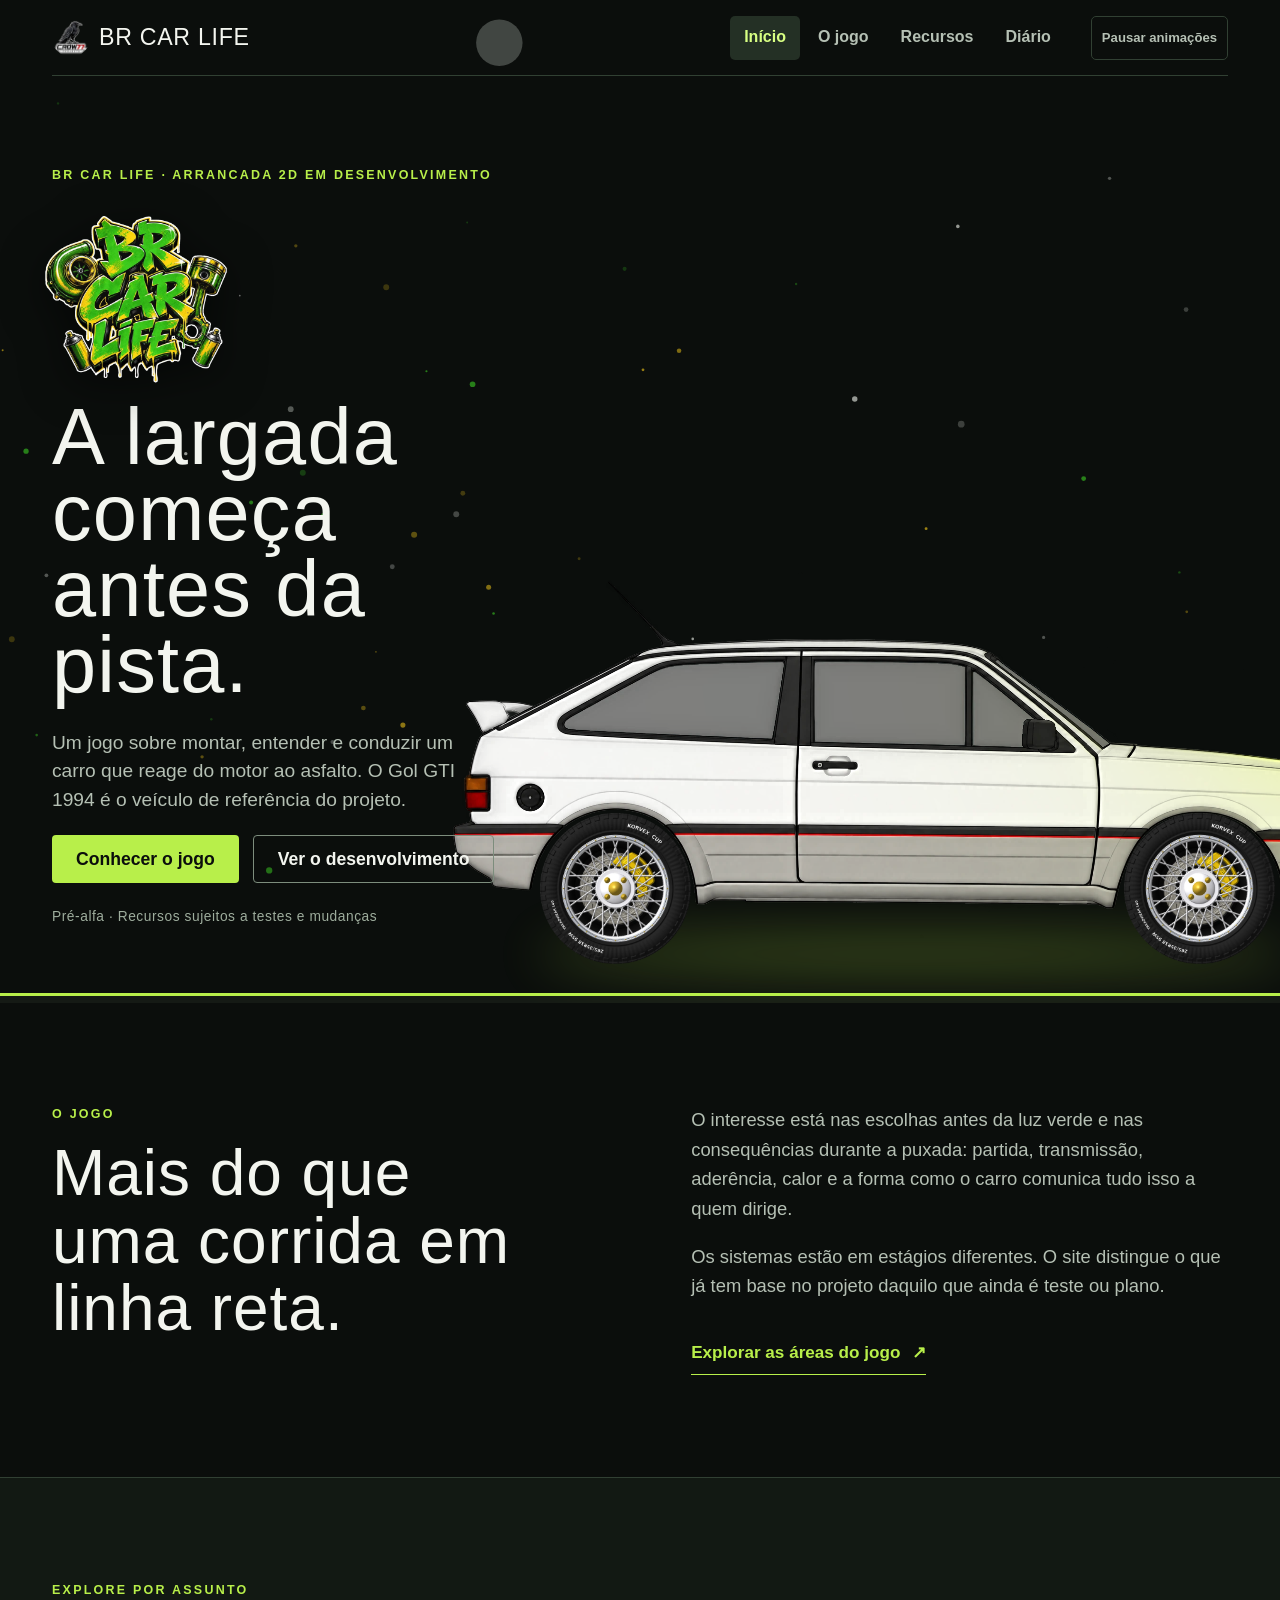
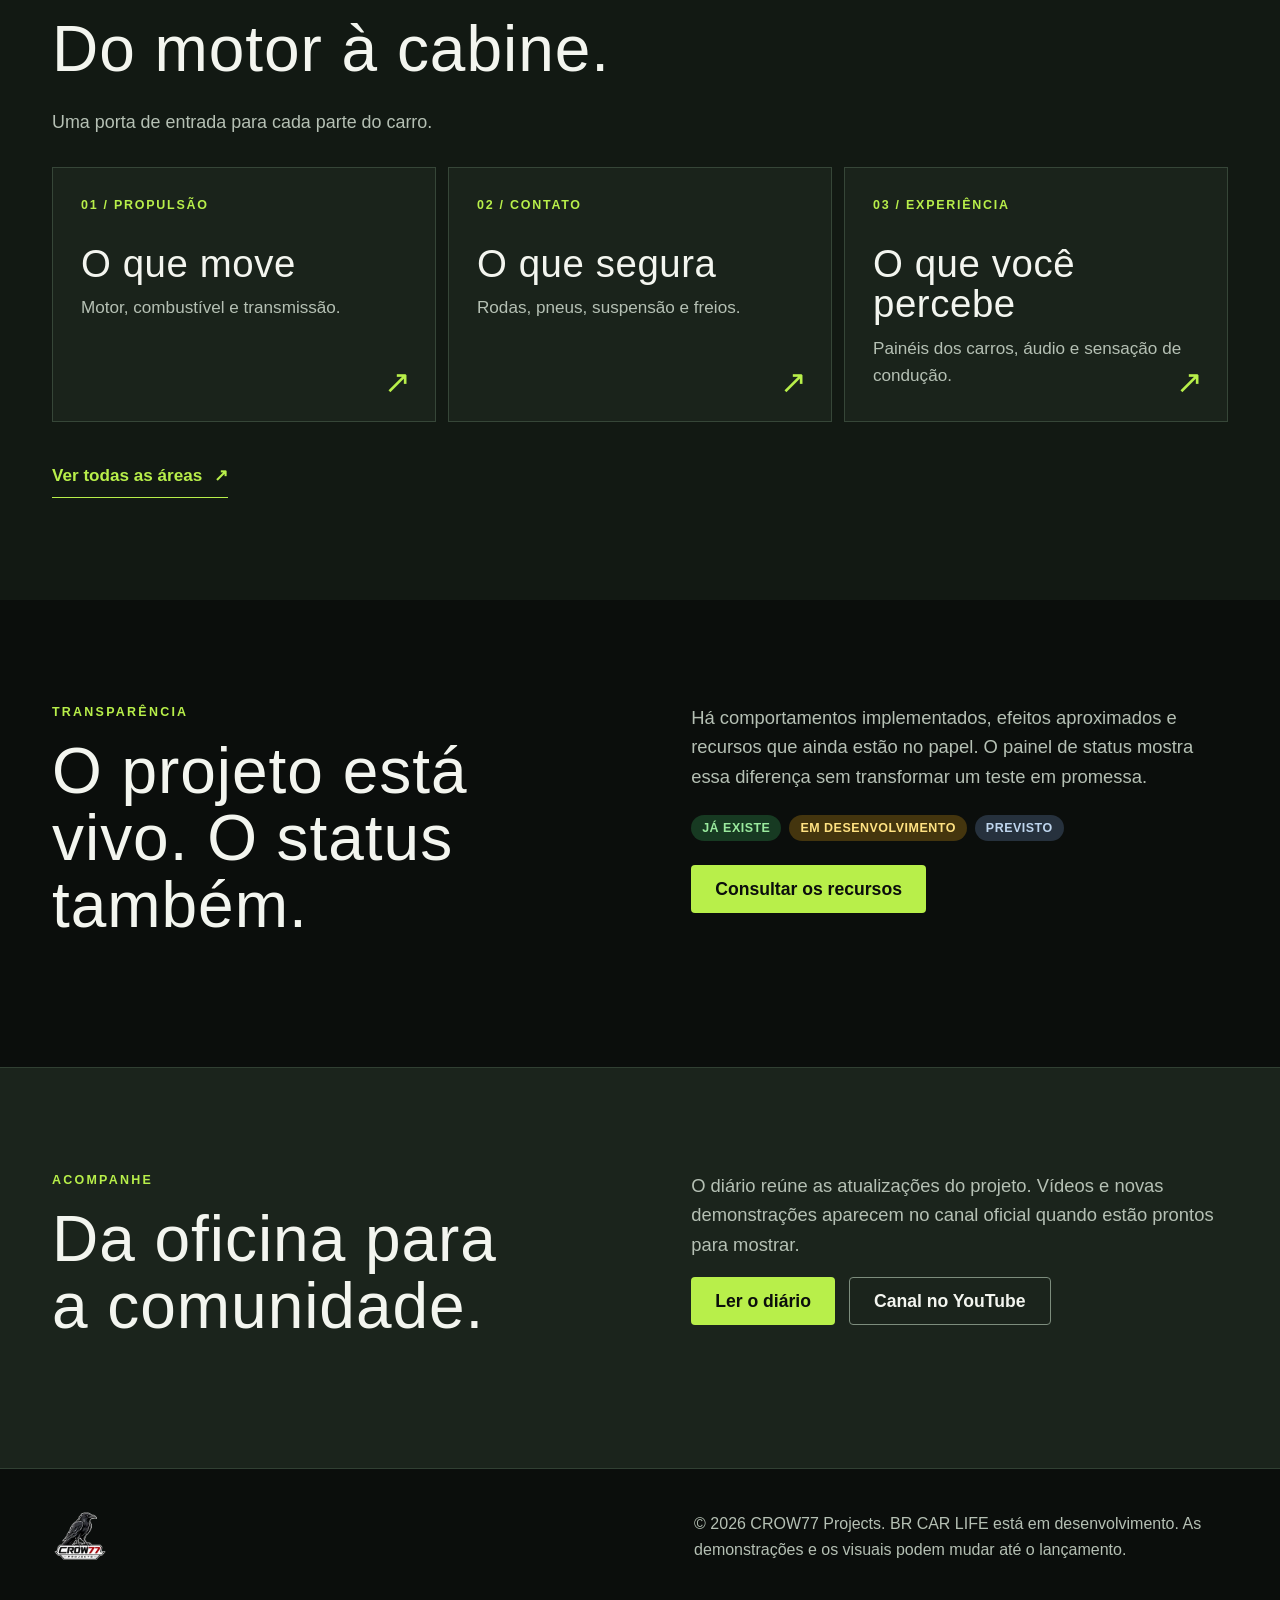
==== commit e763a167: "Reorganiza site e separa cabine, áudio e câmera" ====
--- a/index.html
+++ b/index.html
@@ -3,11 +3,11 @@
 <head>
 <meta charset="utf-8">
 <meta name="viewport" content="width=device-width, initial-scale=1, viewport-fit=cover">
-<title>BR CAR LIFE | Arrancada 2D com física de simulação</title>
-<meta name="description" content="BR CAR LIFE é um jogo de arrancada 2D em desenvolvimento pela CROW77 Projects. Conheça o Gol GTI 1994 e os sistemas em desenvolvimento.">
+<title>BR CAR LIFE | Arrancada 2D em desenvolvimento</title>
+<meta name="description" content="BR CAR LIFE é um jogo de arrancada 2D em desenvolvimento. Conheça o carro, os sistemas e o progresso real do projeto.">
 <meta name="theme-color" content="#090b0a">
 <meta http-equiv="Content-Security-Policy" content="default-src 'self'; script-src 'self' 'sha256-ncoZfK2kMABqcE4vwfxjo4Q+UBxFGGEYxBKgrfbnptI='; style-src 'self' 'unsafe-inline' https://fonts.googleapis.com; font-src https://fonts.gstatic.com; img-src 'self' data:; connect-src 'self'; object-src 'none'; base-uri 'self'; form-action 'self'">
-<meta property="og:title" content="BR CAR LIFE | Arrancada 2D com física de simulação">
+<meta property="og:title" content="BR CAR LIFE | Arrancada 2D em desenvolvimento">
 <link rel="icon" href="data:image/svg+xml,%3Csvg xmlns=%27http://www.w3.org/2000/svg%27 viewBox=%270 0 32 32%27%3E%3Ccircle cx=%2716%27 cy=%2716%27 r=%2714%27 fill=%27%23090b0a%27/%3E%3Ccircle cx=%2716%27 cy=%2716%27 r=%276%27 fill=%27%233ccf23%27/%3E%3C/svg%3E">
 <script>document.documentElement.className+=" js";try{if(localStorage.calm==="1")document.documentElement.className+=" calm"}catch(e){}try{if(sessionStorage.wipe){sessionStorage.removeItem("wipe");document.documentElement.className+=" nav"}}catch(e){}</script>
 <link rel="preload" as="image" href="assets/img/logo-640.webp" fetchpriority="high">
@@ -18,48 +18,25 @@
 <link rel="stylesheet" href="https://fonts.googleapis.com/css2?family=Anton&family=Barlow:wght@400;600;700&display=swap">
 <link rel="stylesheet" href="assets/style.css">
 </head>
-<body>
+<body class="home">
 <canvas id="fx" aria-hidden="true"></canvas>
 <div id="wipe" aria-hidden="true"><img src="assets/img/logo-640.webp" alt="" width="640" height="640"></div>
 <a class="skip" href="#main">Pular para o conteúdo</a>
 <div id="prog" aria-hidden="true"></div>
 <div class="w"><header class="hd">
-<a class="logo" href="index.html" aria-label="CROW77 Projects, início"><img src="assets/img/crow-160.webp" alt="" width="44" height="44"><span class="nm">CROW77</span><span class="pj"> Projects</span></a>
-<nav aria-label="Principal"><ul><li><a href="index.html" aria-current="page">Início</a></li><li><a href="motor.html">Motor</a></li><li><a href="transmissao.html">Transmissão</a></li><li><a href="rodas.html">Rodas</a></li><li><a href="suspensao.html">Suspensão</a></li><li><a href="radio.html">Som e rádio</a></li><li><a href="fenomenos.html">Status do jogo</a></li><li><a href="devlog.html">Desenvolvimento</a></li></ul></nav>
+<a class="logo" href="index.html" aria-label="BR CAR LIFE, início"><img src="assets/img/crow-160.webp" alt="" width="44" height="44"><span>BR CAR LIFE</span></a>
+<nav aria-label="Principal"><ul><li><a href="index.html" aria-current="page">Início</a></li><li><a href="jogo.html">O jogo</a></li><li><a href="fenomenos.html">Recursos</a></li><li><a href="devlog.html">Diário</a></li></ul></nav>
 <button class="cm" id="calm" type="button" aria-pressed="false">Pausar animações</button>
 </header></div>
 <main id="main" tabindex="-1">
-<section class="hero">
-<i class="bk"></i><i class="bk"></i><i class="bk"></i>
-<h1 class="px ent" style="--d:300"><img class="hlogo" src="assets/img/logo-640.webp" srcset="assets/img/logo-640.webp 640w, assets/img/logo.webp 1100w" sizes="(max-width:700px) 60vw, 430px" alt="BR CAR LIFE" width="640" height="640" fetchpriority="high"></h1>
-<p class="hl px ent" style="--d:700">Arrancada 2D em desenvolvimento. O Gol GTI 1994 reúne motor, transmissão, rodas, painel e som em uma pista noturna.</p>
-<div class="acts px ent" style="--d:900"><button class="btn" id="rev" type="button">Acelerar</button><a class="btn alt" href="#areas">Explorar o jogo</a></div>
-<div class="stage ent" style="--d:0">
-<div class="glow"></div>
-<div id="car" role="img" aria-label="Volkswagen Gol GTI branco em vista lateral, com aros de raios e pneus Korvex Cup. A iluminação segue o cursor.">
-<canvas width="2010" height="840"></canvas>
-<div class="wh r"><div class="wl"><img class="wa" src="assets/img/roda-a.webp" alt="" width="480" height="480"><img class="wb" src="assets/img/roda-b.webp" alt="" width="480" height="480"><img class="wc" src="assets/img/roda-c.webp" alt="" width="480" height="480"></div></div>
-<div class="wh f"><div class="wl"><img class="wa" src="assets/img/roda-a.webp" alt="" width="480" height="480"><img class="wb" src="assets/img/roda-b.webp" alt="" width="480" height="480"><img class="wc" src="assets/img/roda-c.webp" alt="" width="480" height="480"></div></div>
-<noscript><img class="fb" src="assets/img/gol-corpo-2010.webp" alt="" width="2010" height="840"></noscript>
-</div>
-</div>
-<div class="rd2"></div>
-</section>
-<div class="mq" aria-hidden="true"><div>
-<span>ARRANCADA 2D</span><span>GOL GTI 1994</span><span>PAINEL EM TESTES</span><span>PISTA NOTURNA</span><span>BR CAR LIFE</span>
-<span>ARRANCADA 2D</span><span>GOL GTI 1994</span><span>PAINEL EM TESTES</span><span>PISTA NOTURNA</span><span>BR CAR LIFE</span>
-</div></div>
-<section class="sec" id="status"><div class="w"><span class="eyebrow">Transparência no desenvolvimento</span><h2>O que já existe. O que ainda falta.</h2><p class="sub">Motor, transmissão, pneus, imagem e som avançam em ritmos diferentes. Nosso painel separa recursos implementados, integrações em andamento e planos futuros.</p><a class="btn" href="fenomenos.html">Explorar o status do jogo</a></div></section>
-<section class="sec" id="areas"><div class="w">
-<h2 data-r>Explore o jogo</h2>
-<div class="tiles">
-<article class="t t1" data-r style="--i:0"><div class="tx"><span class="st">Em desenvolvimento</span><h3><a href="rodas.html">Rodas e pneus</a></h3><p>Montagem visual em camadas, famílias de pneus e verificação de encaixe.</p></div><div class="vis"><div class="wl" aria-hidden="true"><img class="wa" src="assets/img/roda-a.webp" alt="" width="480" height="480" loading="lazy"><img class="wb" src="assets/img/roda-b.webp" alt="" width="480" height="480" loading="lazy"><img class="wc" src="assets/img/roda-c.webp" alt="" width="480" height="480" loading="lazy"></div></div></article>
-<article class="t t2" data-r style="--i:1"><div class="tx"><span class="st">Em desenvolvimento</span><h3><a href="suspensao.html">Suspensão</a></h3><p>Peso, molas e freios na largada.</p></div><div class="vis"><img src="assets/img/gol-completo-900.webp" alt="" width="900" height="376" loading="lazy"></div></article>
-<article class="t t3" data-r style="--i:2"><div class="tx"><span class="st">Em testes</span><h3><a href="radio.html">Som e rádio</a></h3><p>Som do motor e rádio de internet em demonstração.</p></div><div class="vis"><div class="eq" aria-hidden="true"><i lang="en"></i><i lang="en"></i><i lang="en"></i><i lang="en"></i><i lang="en"></i></div></div></article>
-<article class="t t4" data-r style="--i:3"><div class="tx"><span class="st">Atualizado</span><h3><a href="devlog.html">Desenvolvimento</a></h3><p>O que já foi feito e o que vem a seguir, direto da oficina da CROW77.</p></div><div class="vis"><img src="assets/img/crow.webp" alt="" width="640" height="640" loading="lazy"></div></article>
-</div></div></section>
-<section class="sec" id="sistemas"><div class="w"><h2 data-r>Sistemas em desenvolvimento</h2><div class="fl" data-r><div><h3><a href="motor.html">Motor</a></h3><p>O AP 2000 8V do Gol é a referência atual para os testes de funcionamento e desempenho.</p></div><div><h3><a href="transmissao.html">Transmissão</a></h3><p>Embreagem, relações de marcha e diferentes configurações de câmbio.</p></div><div><h3><a href="radio.html">Som e painel</a></h3><p>Som do motor, rádio de internet e instrumentos do Gol em integração.</p></div><div><h3><a href="rodas.html">Rodas</a></h3><p>Famílias de pneus, montagem visual e encaixe antes de instalar.</p></div></div></div></section>
+<section class="hero hero-refresh" aria-labelledby="hero-title"><div class="w hero-shell"><div class="hero-copy"><span class="eyebrow">BR CAR LIFE · arrancada 2D em desenvolvimento</span><img class="hero-mark" src="assets/img/logo-640.webp" alt="" width="640" height="640" fetchpriority="high"><h1 id="hero-title">A largada começa antes da pista.</h1><p>Um jogo sobre montar, entender e conduzir um carro que reage do motor ao asfalto. O Gol GTI 1994 é o veículo de referência do projeto.</p><div class="acts"><a class="btn" href="jogo.html">Conhecer o jogo</a><a class="btn alt" href="fenomenos.html">Ver o desenvolvimento</a></div><span class="hero-note">Pré-alfa · Recursos sujeitos a testes e mudanças</span></div>
+<div class="stage"><div class="glow"></div><div id="car" role="img" aria-label="Gol GTI branco de perfil, com rodas montadas em camadas. Ilustração interativa do site."><canvas width="2010" height="840"></canvas><div class="wh r"><div class="wl"><img class="wa" src="assets/img/roda-a.webp" alt="" width="480" height="480"><img class="wb" src="assets/img/roda-b.webp" alt="" width="480" height="480"><img class="wc" src="assets/img/roda-c.webp" alt="" width="480" height="480"></div></div><div class="wh f"><div class="wl"><img class="wa" src="assets/img/roda-a.webp" alt="" width="480" height="480"><img class="wb" src="assets/img/roda-b.webp" alt="" width="480" height="480"><img class="wc" src="assets/img/roda-c.webp" alt="" width="480" height="480"></div></div><noscript><img class="fb" src="assets/img/gol-corpo-2010.webp" alt="" width="2010" height="840"></noscript></div></div></div><div class="rd2"></div></section>
+<section class="sec home-intro"><div class="w split-story"><div><span class="eyebrow">O jogo</span><h2>Mais do que uma corrida em linha reta.</h2></div><div><p>O interesse está nas escolhas antes da luz verde e nas consequências durante a puxada: partida, transmissão, aderência, calor e a forma como o carro comunica tudo isso a quem dirige.</p><p>Os sistemas estão em estágios diferentes. O site distingue o que já tem base no projeto daquilo que ainda é teste ou plano.</p><a class="text-link" href="jogo.html">Explorar as áreas do jogo <span aria-hidden="true">↗</span></a></div></div></section>
+<section class="sec home-areas"><div class="w"><div class="section-head"><span class="eyebrow">Explore por assunto</span><h2>Do motor à cabine.</h2><p>Uma porta de entrada para cada parte do carro.</p></div><div class="home-area-grid"><a href="motor.html" class="home-area"><span>01 / Propulsão</span><h3>O que move</h3><p>Motor, combustível e transmissão.</p><b aria-hidden="true">↗</b></a><a href="rodas.html" class="home-area"><span>02 / Contato</span><h3>O que segura</h3><p>Rodas, pneus, suspensão e freios.</p><b aria-hidden="true">↗</b></a><a href="cabine.html" class="home-area"><span>03 / Experiência</span><h3>O que você percebe</h3><p>Painéis dos carros, áudio e sensação de condução.</p><b aria-hidden="true">↗</b></a></div><a class="text-link" href="jogo.html">Ver todas as áreas <span aria-hidden="true">↗</span></a></div></section>
+<section class="sec home-status"><div class="w split-story"><div><span class="eyebrow">Transparência</span><h2>O projeto está vivo. O status também.</h2></div><div><p>Há comportamentos implementados, efeitos aproximados e recursos que ainda estão no papel. O painel de status mostra essa diferença sem transformar um teste em promessa.</p><div class="status-samples"><span class="status-pill ready">Já existe</span><span class="status-pill doing">Em desenvolvimento</span><span class="status-pill planned">Previsto</span></div><a class="btn" href="fenomenos.html">Consultar os recursos</a></div></div></section>
+<section class="sec home-follow"><div class="w split-story"><div><span class="eyebrow">Acompanhe</span><h2>Da oficina para a comunidade.</h2></div><div><p>O diário reúne as atualizações do projeto. Vídeos e novas demonstrações aparecem no canal oficial quando estão prontos para mostrar.</p><div class="acts"><a class="btn" href="devlog.html">Ler o diário</a><a class="btn alt" href="https://www.youtube.com/channel/UCXaQCiopvvrpPMqWYJalVgg" target="_blank" rel="noopener noreferrer">Canal no YouTube</a></div></div></div></section>
 </main>
+
 <footer><div class="w ft"><img src="assets/img/crow-160.webp" alt="CROW77 Projects" width="84" height="84" loading="lazy"><p>© 2026 CROW77 Projects. BR CAR LIFE está em desenvolvimento. As demonstrações e os visuais podem mudar até o lançamento.</p></div></footer>
 <script src="assets/main.js"></script>
 </body>
--- a/assets/style.css
+++ b/assets/style.css
@@ -92,6 +92,16 @@
 .pg{padding:24px 0 0}
 section.sec{padding:48px 0}
 .note{border-left:5px solid var(--am);padding-left:16px;color:var(--mu);margin-top:32px}
+/* Diário público de desenvolvimento */
+.dev-intro{max-width:820px;padding-bottom:48px}
+.dev-intro .sub{max-width:66ch}
+.dev-intro .btn{margin-top:8px}
+.dev-section{border-top:1px solid var(--ln)}
+.dev-lead{color:var(--mu);max-width:64ch}
+.dev-section .tl{max-width:850px}
+.dev-section .tl h3{font-size:clamp(1.45rem,3vw,1.9rem)}
+.dev-outro{display:flex;flex-direction:column;align-items:flex-start;border-top:1px solid var(--ln)}
+.dev-outro p{color:var(--mu)}
 /* Painel público de recursos */
 .status-intro{padding:clamp(42px,8vw,100px) 0 40px;max-width:820px}
 .status-intro .ph1{font-size:clamp(3.2rem,8vw,6.8rem);line-height:.98}
@@ -286,3 +296,95 @@
 /* O Gol permanece apoiado na pista; reserve uma margem visível em telas grandes. */
 @media(min-width:900px){.hero{padding-bottom:clamp(32px,6svh,80px)}.stage{width:min(88vw,78svh,1100px)}}
 
+/* 2026 refresh: direção editorial automotiva */
+:root{--bg:#0b0e0c;--sf:#141a16;--tx:#f3f5ef;--mu:#b5c0b4;--ln:#314033;--g:#b8ef4a;--y:#f3cc54;--am:#b8ef4a;--at:#d8ff83;--ac:#b8ef4a;animation:none}
+html{background:var(--bg);scroll-padding-top:110px}
+body{background:var(--bg);font-size:1.07rem;line-height:1.6}
+body::before{background:radial-gradient(70% 42% at 70% 3%,#20382155,transparent 75%),linear-gradient(#0b0e0c,#101511)}
+body::after{display:none}
+body:not(.home) #fx{display:none}
+body:not(.home) .cm{display:none}
+html.js [data-r],html.js [data-r].in{opacity:1;translate:none;rotate:none;scale:none;clip-path:none;transition:none}
+.ent{animation:none}
+.w{max-width:1240px}
+.hd{min-height:76px;display:flex;flex-wrap:nowrap;gap:26px;align-items:center;padding:10px 0;border-bottom:1px solid var(--ln)}
+.logo{order:0;flex:none;display:flex;gap:9px;color:var(--tx);font:400 1.45rem/1 var(--hd);letter-spacing:.03em;white-space:nowrap}
+.logo img{width:38px;height:38px}
+nav{order:1;flex:1;flex-basis:auto;margin-left:auto}
+nav ul{justify-content:flex-end;gap:4px}
+nav a{min-height:44px;padding:10px 14px;border-radius:5px;font:600 1rem/1.4 Barlow,sans-serif;color:var(--mu)}
+nav a:hover,nav a[aria-current=page],nav a.section-current{background:#243025;color:var(--tx);text-decoration:none;box-shadow:none}
+nav a[aria-current=page]{color:var(--at)}
+.cm{order:2;flex:none;min-height:44px;border:1px solid var(--ln);border-radius:5px;font-size:.82rem;padding:8px 10px}
+.btn{border-radius:4px;box-shadow:none;background:var(--g);color:#0b0e0c;padding:11px 24px}
+.btn:hover{background:#d4ff79;color:#0b0e0c}
+.btn.alt{border:1px solid #7d8d7d;color:var(--tx);box-shadow:none}
+.btn.alt:hover{border-color:var(--g);color:var(--g)}
+h1,h2,h3{letter-spacing:.015em}
+h2{font-size:clamp(2.5rem,5vw,4.5rem)}
+h3{font-size:clamp(1.6rem,2.5vw,2rem)}
+section.sec{padding:clamp(56px,8vw,110px) 0}
+.eyebrow{color:var(--g);font-size:.78rem;letter-spacing:.18em}
+.sub{font-size:clamp(1.1rem,1.9vw,1.35rem);line-height:1.55}
+.page-intro{max-width:900px;padding:clamp(56px,9vw,120px) 0 clamp(34px,6vw,70px)}
+.page-intro .ph1{font-size:clamp(3.5rem,8vw,7rem);line-height:.98;margin:12px 0 26px}
+.page-intro .sub{max-width:63ch}
+.back-link{display:inline-block;margin-bottom:28px;color:var(--mu);font-weight:700;text-decoration:none}
+.back-link:hover{color:var(--g)}
+.hero-refresh{display:block;overflow:hidden;min-height:0;padding:0;text-align:left}
+.hero-refresh .hero-shell{display:grid;grid-template-columns:minmax(310px,.8fr) minmax(0,1.2fr);align-items:center;gap:0;min-height:680px;padding-top:50px;padding-bottom:25px}
+.hero-copy{position:relative;z-index:3;padding:40px 0}
+.hero-mark{display:block;width:clamp(125px,15vw,220px);height:auto;margin:0 0 5px -12px;filter:drop-shadow(0 10px 22px #0008)}
+.hero-copy h1{font:400 clamp(3.5rem,6.2vw,6.4rem)/.96 var(--hd);max-width:9ch;margin:6px 0 25px}
+.hero-copy p{max-width:39ch;color:var(--mu);font-size:1.2rem;line-height:1.5}
+.hero-copy .acts{justify-content:flex-start;margin:20px 0 23px}
+.hero-note{display:block;color:#9ead9d;font-size:.86rem;letter-spacing:.04em}
+.hero-refresh .stage{grid-column:2;grid-row:1;width:135%;margin:20px -23% 0 -12%;align-self:end}
+.hero-refresh .glow{background:var(--g);opacity:.3}
+.hero-refresh .rd2{height:10px;border-color:var(--g);box-shadow:none;background:#151a15}
+.split-story{display:grid;grid-template-columns:1fr 1fr;gap:clamp(40px,8vw,140px)}
+.split-story p{font-size:1.15rem;color:var(--mu)}
+.split-story h2{max-width:13ch}
+.text-link{display:inline-flex;gap:12px;align-items:center;min-height:44px;margin-top:12px;font-weight:700;text-decoration:none;border-bottom:1px solid var(--g)}
+.home-intro,.home-status{border-bottom:1px solid var(--ln)}
+.home-areas{background:#121913}
+.section-head{max-width:700px;margin-bottom:30px}
+.section-head p{color:var(--mu);font-size:1.12rem}
+.home-area-grid{display:grid;grid-template-columns:repeat(3,minmax(0,1fr));gap:12px;margin-bottom:20px}
+.home-area,.directory-card{position:relative;display:block;min-height:255px;padding:28px;background:#1a231b;border:1px solid #364638;text-decoration:none;color:var(--tx);overflow:hidden;transition:background .2s,border-color .2s,translate .2s}
+.home-area:hover,.directory-card:hover{background:#233024;border-color:var(--g);translate:0 -3px}
+.home-area span,.directory-card span{display:block;color:var(--g);font-size:.78rem;font-weight:700;letter-spacing:.14em;text-transform:uppercase}
+.home-area h3,.directory-card h3{font-size:clamp(2rem,3vw,2.8rem);margin:28px 0 10px;max-width:15ch}
+.home-area p,.directory-card p{color:var(--mu);max-width:35ch;margin:0}
+.home-area b,.directory-card b{position:absolute;right:24px;bottom:20px;font:400 2rem var(--hd);color:var(--g)}
+.status-samples{display:flex;flex-wrap:wrap;gap:8px;margin:24px 0}
+.home-follow{background:#1b241c}
+.directory-section{border-top:1px solid var(--ln)}
+.directory-grid{display:grid;grid-template-columns:repeat(2,minmax(0,1fr));gap:14px}
+.directory-card{min-height:260px}
+.directory-card.visual-card img{position:absolute;width:145px;height:145px;object-fit:contain;right:32px;top:34px;opacity:.8}
+.directory-card.visual-card h3,.directory-card.visual-card p{max-width:65%}
+.next-step{display:flex;justify-content:space-between;align-items:center;gap:32px;border-top:1px solid var(--ln)}
+.next-step p{color:var(--mu)}
+.next-step .btn{flex:none}
+.info-grid{display:grid;grid-template-columns:repeat(2,minmax(0,1fr));gap:14px;margin-top:30px}
+.info-grid article,.feature-banner{padding:clamp(24px,4vw,44px);border:1px solid var(--ln);background:var(--sf)}
+.info-grid h3{margin:25px 0 12px}
+.info-grid p,.feature-banner p{color:var(--mu);margin:0}
+.feature-banner h2{margin:20px 0}
+.fl>div{background:#172018;border:1px solid var(--ln);border-left:3px solid var(--g);padding:22px}
+.fl{gap:12px;margin-top:26px}
+.tl{border-color:var(--ln)}
+.dev-section{border-top:1px solid var(--ln)}
+.status-intro{padding:clamp(56px,9vw,120px) 0 55px}
+.status-intro .ph1{font-size:clamp(3.3rem,7vw,6.4rem)}
+.catalog-grid{gap:14px}
+.feature{background:#182019;border-color:var(--ln)}
+.feature:hover{transform:none}
+.ft{justify-content:space-between}
+.ft img{width:56px;height:56px}
+@media(max-width:1000px){.hero-refresh .hero-shell{grid-template-columns:1fr;min-height:0;gap:0;padding-top:28px}.hero-copy{padding-bottom:0}.hero-copy h1{max-width:13ch}.hero-refresh .stage{grid-column:1;grid-row:2;width:100%;margin:0}.split-story{gap:40px}}
+@media(max-width:760px){.hd{flex-wrap:wrap;gap:4px 12px;padding:10px 0}.logo{font-size:1.3rem}.cm{margin-left:auto}nav{order:3;flex-basis:100%;margin-left:0}nav ul{justify-content:flex-start;gap:0;overflow-x:auto;flex-wrap:nowrap}nav a{white-space:nowrap;padding:9px 12px}.split-story,.home-area-grid,.directory-grid,.info-grid{grid-template-columns:1fr}.hero-copy h1{font-size:clamp(3.4rem,12vw,5rem)}.hero-refresh .hero-shell{padding-bottom:0}.hero-mark{width:140px}.directory-card.visual-card h3,.directory-card.visual-card p{max-width:70%}.next-step{align-items:flex-start;flex-direction:column}}
+@media(max-width:500px){.hero-copy .acts,.home-follow .acts{align-items:stretch;flex-direction:column}.hero-copy .acts .btn,.home-follow .acts .btn{width:100%}.directory-card.visual-card img{opacity:.24;right:4px;top:54px}.directory-card.visual-card h3,.directory-card.visual-card p{max-width:100%}.feature-banner{padding:24px}}
+@media(prefers-reduced-motion:reduce){.home-area,.directory-card{transition:none}.home-area:hover,.directory-card:hover{translate:none}}
+
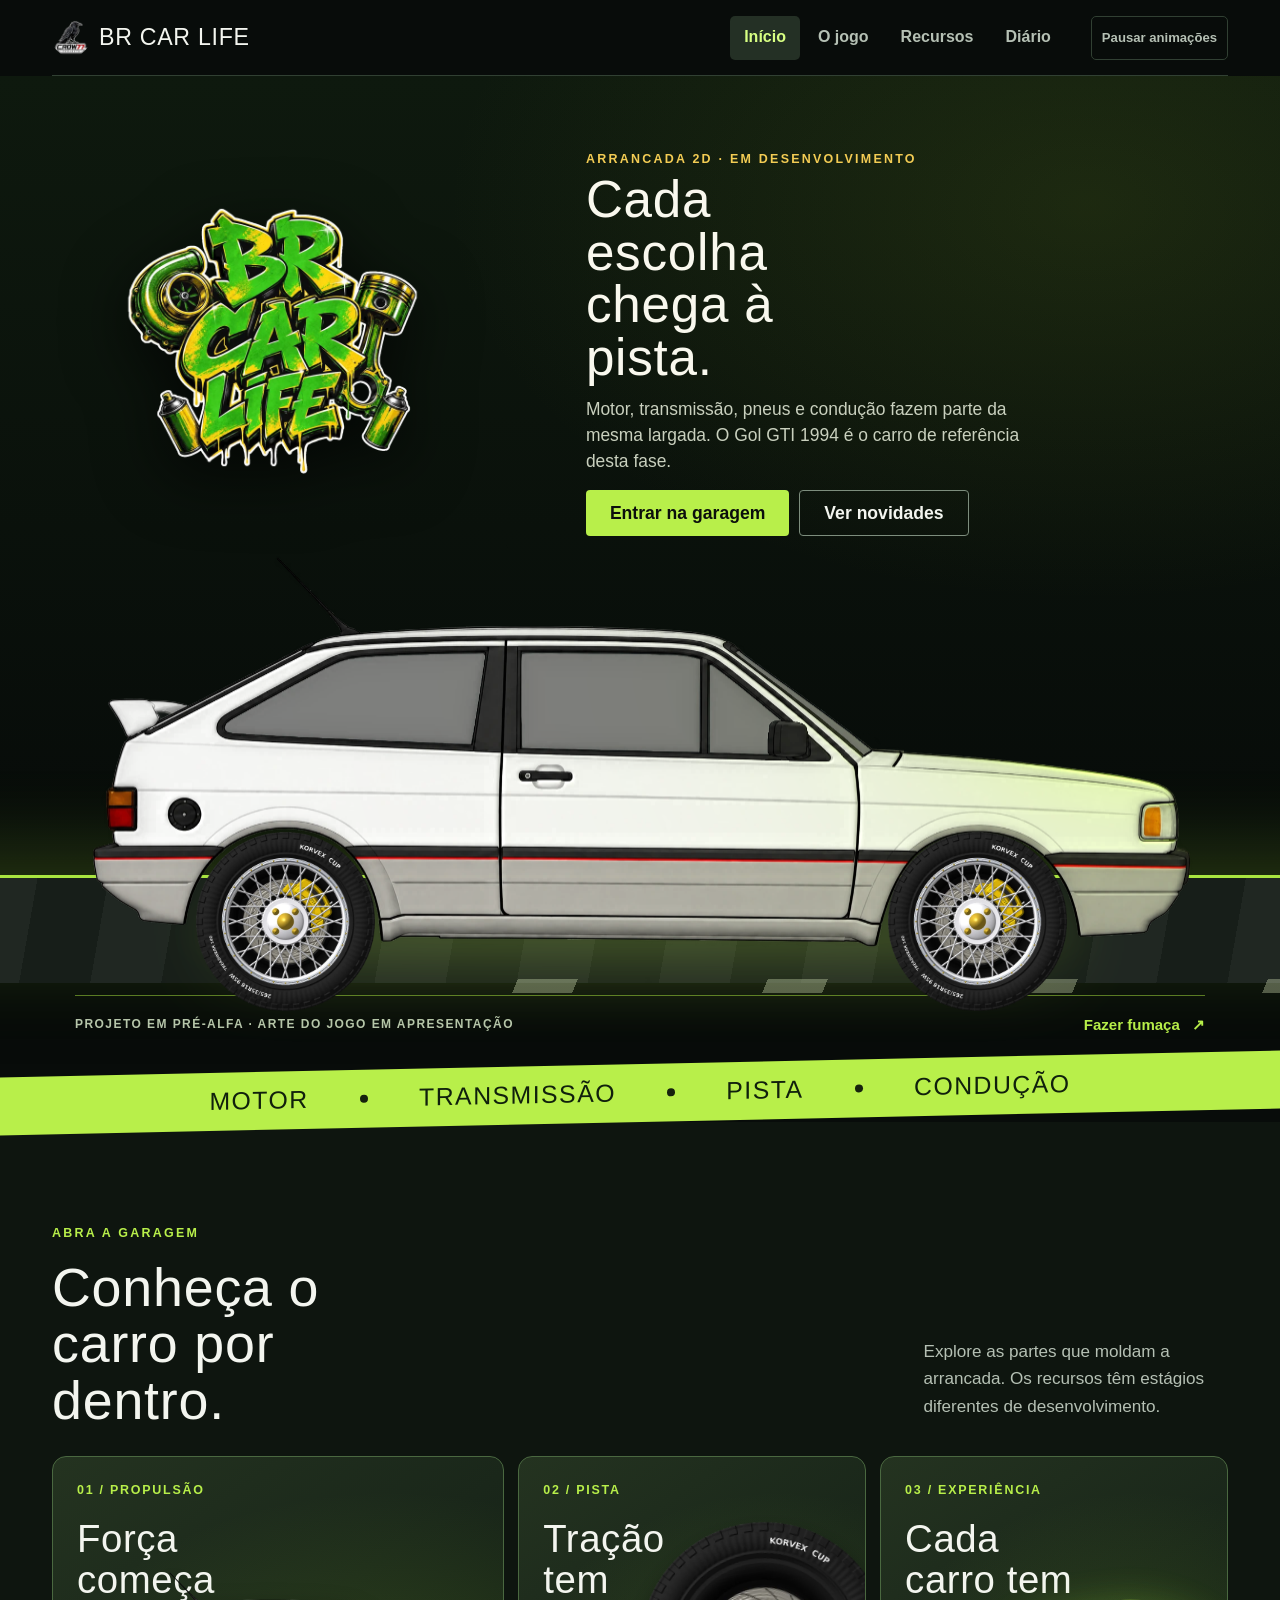
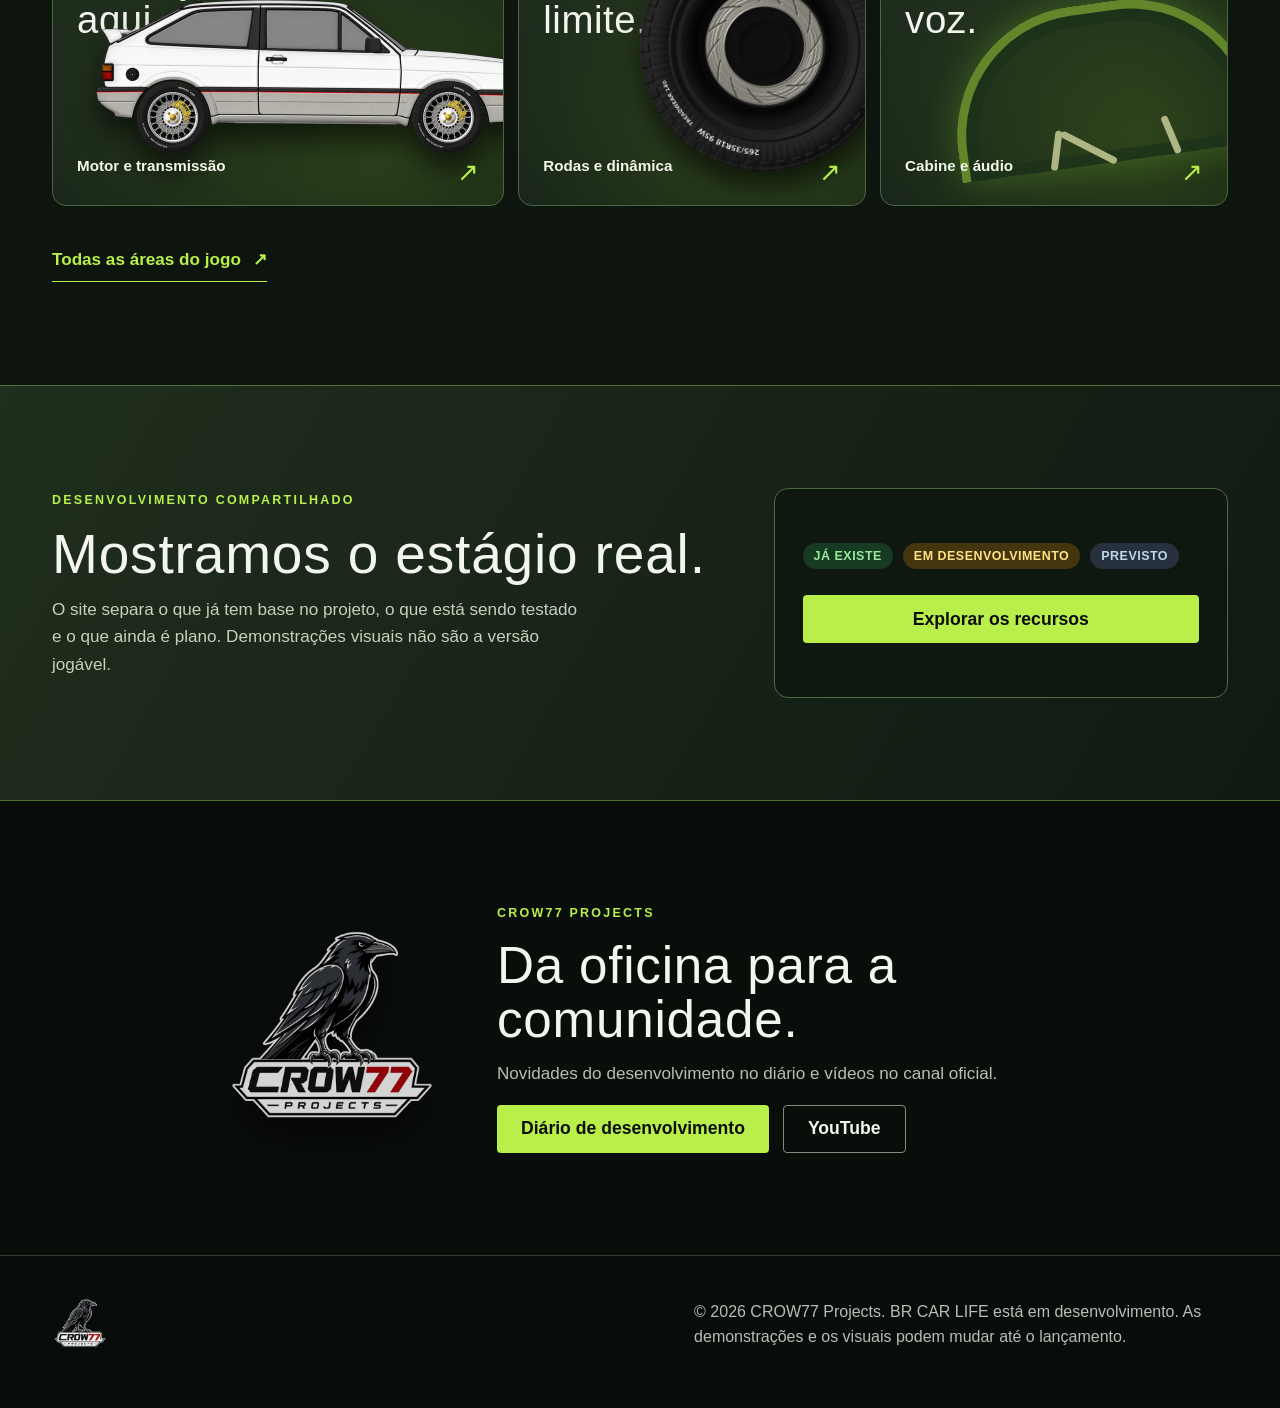
==== commit 570e06d8: "Recupera identidade visual e corrige apresentação do carro" ====
--- a/index.html
+++ b/index.html
@@ -29,13 +29,14 @@
 <button class="cm" id="calm" type="button" aria-pressed="false">Pausar animações</button>
 </header></div>
 <main id="main" tabindex="-1">
-<section class="hero hero-refresh" aria-labelledby="hero-title"><div class="w hero-shell"><div class="hero-copy"><span class="eyebrow">BR CAR LIFE · arrancada 2D em desenvolvimento</span><img class="hero-mark" src="assets/img/logo-640.webp" alt="" width="640" height="640" fetchpriority="high"><h1 id="hero-title">A largada começa antes da pista.</h1><p>Um jogo sobre montar, entender e conduzir um carro que reage do motor ao asfalto. O Gol GTI 1994 é o veículo de referência do projeto.</p><div class="acts"><a class="btn" href="jogo.html">Conhecer o jogo</a><a class="btn alt" href="fenomenos.html">Ver o desenvolvimento</a></div><span class="hero-note">Pré-alfa · Recursos sujeitos a testes e mudanças</span></div>
-<div class="stage"><div class="glow"></div><div id="car" role="img" aria-label="Gol GTI branco de perfil, com rodas montadas em camadas. Ilustração interativa do site."><canvas width="2010" height="840"></canvas><div class="wh r"><div class="wl"><img class="wa" src="assets/img/roda-a.webp" alt="" width="480" height="480"><img class="wb" src="assets/img/roda-b.webp" alt="" width="480" height="480"><img class="wc" src="assets/img/roda-c.webp" alt="" width="480" height="480"></div></div><div class="wh f"><div class="wl"><img class="wa" src="assets/img/roda-a.webp" alt="" width="480" height="480"><img class="wb" src="assets/img/roda-b.webp" alt="" width="480" height="480"><img class="wc" src="assets/img/roda-c.webp" alt="" width="480" height="480"></div></div><noscript><img class="fb" src="assets/img/gol-corpo-2010.webp" alt="" width="2010" height="840"></noscript></div></div></div><div class="rd2"></div></section>
-<section class="sec home-intro"><div class="w split-story"><div><span class="eyebrow">O jogo</span><h2>Mais do que uma corrida em linha reta.</h2></div><div><p>O interesse está nas escolhas antes da luz verde e nas consequências durante a puxada: partida, transmissão, aderência, calor e a forma como o carro comunica tudo isso a quem dirige.</p><p>Os sistemas estão em estágios diferentes. O site distingue o que já tem base no projeto daquilo que ainda é teste ou plano.</p><a class="text-link" href="jogo.html">Explorar as áreas do jogo <span aria-hidden="true">↗</span></a></div></div></section>
-<section class="sec home-areas"><div class="w"><div class="section-head"><span class="eyebrow">Explore por assunto</span><h2>Do motor à cabine.</h2><p>Uma porta de entrada para cada parte do carro.</p></div><div class="home-area-grid"><a href="motor.html" class="home-area"><span>01 / Propulsão</span><h3>O que move</h3><p>Motor, combustível e transmissão.</p><b aria-hidden="true">↗</b></a><a href="rodas.html" class="home-area"><span>02 / Contato</span><h3>O que segura</h3><p>Rodas, pneus, suspensão e freios.</p><b aria-hidden="true">↗</b></a><a href="cabine.html" class="home-area"><span>03 / Experiência</span><h3>O que você percebe</h3><p>Painéis dos carros, áudio e sensação de condução.</p><b aria-hidden="true">↗</b></a></div><a class="text-link" href="jogo.html">Ver todas as áreas <span aria-hidden="true">↗</span></a></div></section>
-<section class="sec home-status"><div class="w split-story"><div><span class="eyebrow">Transparência</span><h2>O projeto está vivo. O status também.</h2></div><div><p>Há comportamentos implementados, efeitos aproximados e recursos que ainda estão no papel. O painel de status mostra essa diferença sem transformar um teste em promessa.</p><div class="status-samples"><span class="status-pill ready">Já existe</span><span class="status-pill doing">Em desenvolvimento</span><span class="status-pill planned">Previsto</span></div><a class="btn" href="fenomenos.html">Consultar os recursos</a></div></div></section>
-<section class="sec home-follow"><div class="w split-story"><div><span class="eyebrow">Acompanhe</span><h2>Da oficina para a comunidade.</h2></div><div><p>O diário reúne as atualizações do projeto. Vídeos e novas demonstrações aparecem no canal oficial quando estão prontos para mostrar.</p><div class="acts"><a class="btn" href="devlog.html">Ler o diário</a><a class="btn alt" href="https://www.youtube.com/channel/UCXaQCiopvvrpPMqWYJalVgg" target="_blank" rel="noopener noreferrer">Canal no YouTube</a></div></div></div></section>
+<section class="hero hero-showcase" aria-labelledby="hero-title"><div class="w hero-frame"><div class="hero-heading"><h1 id="hero-title"><img class="hero-mark" src="assets/img/logo-640.webp" alt="BR CAR LIFE" width="640" height="640" fetchpriority="high"></h1><div class="hero-message"><span class="eyebrow">ARRANCADA 2D · EM DESENVOLVIMENTO</span><p class="hero-tagline">Cada escolha chega à pista.</p><p>Motor, transmissão, pneus e condução fazem parte da mesma largada. O Gol GTI 1994 é o carro de referência desta fase.</p><div class="acts"><a class="btn" href="jogo.html">Entrar na garagem</a><a class="btn alt" href="devlog.html">Ver novidades</a></div></div></div>
+<div class="hero-track"><div class="track-glare" aria-hidden="true"></div><div class="stage"><div class="glow"></div><div id="car" role="img" aria-label="Gol GTI branco de perfil com rodas em camadas. Arte ilustrativa do site."><img class="car-poster" src="assets/img/gol-corpo-2010.webp" alt="" width="2010" height="840" fetchpriority="high"><canvas width="2010" height="840"></canvas><div class="wh r"><div class="wl"><img class="wa" src="assets/img/roda-a.webp" alt="" width="480" height="480"><img class="wb" src="assets/img/roda-b.webp" alt="" width="480" height="480"><img class="wc" src="assets/img/roda-c.webp" alt="" width="480" height="480"></div></div><div class="wh f"><div class="wl"><img class="wa" src="assets/img/roda-a.webp" alt="" width="480" height="480"><img class="wb" src="assets/img/roda-b.webp" alt="" width="480" height="480"><img class="wc" src="assets/img/roda-c.webp" alt="" width="480" height="480"></div></div></div></div></div><div class="hero-foot"><span>PROJETO EM PRÉ-ALFA · ARTE DO JOGO EM APRESENTAÇÃO</span><button id="rev" type="button" class="rev-btn">Fazer fumaça <span aria-hidden="true">↗</span></button></div></div></section>
+<div class="race-strip" aria-hidden="true"><span>MOTOR</span><i></i><span>TRANSMISSÃO</span><i></i><span>PISTA</span><i></i><span>CONDUÇÃO</span></div>
+<section class="sec home-areas"><div class="w"><div class="garage-head"><div><span class="eyebrow">ABRA A GARAGEM</span><h2>Conheça o carro por dentro.</h2></div><p>Explore as partes que moldam a arrancada. Os recursos têm estágios diferentes de desenvolvimento.</p></div><div class="home-area-grid"><a href="motor.html" class="home-area area-engine"><span>01 / PROPULSÃO</span><h3>Força começa aqui.</h3><img src="assets/img/gol-completo-900.webp" alt="" width="900" height="376" loading="lazy"><b>Motor e transmissão <span aria-hidden="true">↗</span></b></a><a href="rodas.html" class="home-area area-wheels"><span>02 / PISTA</span><h3>Tração tem limite.</h3><img src="assets/img/roda-a.webp" alt="" width="480" height="480" loading="lazy"><b>Rodas e dinâmica <span aria-hidden="true">↗</span></b></a><a href="cabine.html" class="home-area area-cabin"><span>03 / EXPERIÊNCIA</span><h3>Cada carro tem voz.</h3><div class="gauge-art" aria-hidden="true"><i></i><i></i><i></i></div><b>Cabine e áudio <span aria-hidden="true">↗</span></b></a></div><a class="text-link" href="jogo.html">Todas as áreas do jogo <span aria-hidden="true">↗</span></a></div></section>
+<section class="sec home-proof"><div class="w proof-inner"><div><span class="eyebrow">DESENVOLVIMENTO COMPARTILHADO</span><h2>Mostramos o estágio real.</h2><p>O site separa o que já tem base no projeto, o que está sendo testado e o que ainda é plano. Demonstrações visuais não são a versão jogável.</p></div><div class="proof-card"><span class="status-pill ready">JÁ EXISTE</span><span class="status-pill doing">EM DESENVOLVIMENTO</span><span class="status-pill planned">PREVISTO</span><a class="btn" href="fenomenos.html">Explorar os recursos</a></div></div></section>
+<section class="sec home-follow"><div class="w follow-inner"><img src="assets/img/crow.webp" alt="" width="640" height="640" loading="lazy"><div><span class="eyebrow">CROW77 PROJECTS</span><h2>Da oficina para a comunidade.</h2><p>Novidades do desenvolvimento no diário e vídeos no canal oficial.</p><div class="acts"><a class="btn" href="devlog.html">Diário de desenvolvimento</a><a class="btn alt" href="https://www.youtube.com/channel/UCXaQCiopvvrpPMqWYJalVgg" target="_blank" rel="noopener noreferrer">YouTube</a></div></div></div></section>
 </main>
+
 
 <footer><div class="w ft"><img src="assets/img/crow-160.webp" alt="CROW77 Projects" width="84" height="84" loading="lazy"><p>© 2026 CROW77 Projects. BR CAR LIFE está em desenvolvimento. As demonstrações e os visuais podem mudar até o lançamento.</p></div></footer>
 <script src="assets/main.js"></script>
--- a/assets/style.css
+++ b/assets/style.css
@@ -388,3 +388,123 @@
 @media(max-width:500px){.hero-copy .acts,.home-follow .acts{align-items:stretch;flex-direction:column}.hero-copy .acts .btn,.home-follow .acts .btn{width:100%}.directory-card.visual-card img{opacity:.24;right:4px;top:54px}.directory-card.visual-card h3,.directory-card.visual-card p{max-width:100%}.feature-banner{padding:24px}}
 @media(prefers-reduced-motion:reduce){.home-area,.directory-card{transition:none}.home-area:hover,.directory-card:hover{translate:none}}
 
+/* Showroom: composição de pista e arte do jogo */
+body.home{background:#080c0a}
+body.home::before{background:radial-gradient(80% 46% at 50% 13%,#2c4b244d,transparent 72%),linear-gradient(160deg,#070b09,#101b12 52%,#080c0a)}
+body.home #fx{opacity:.22}
+.hero-showcase{display:block;min-height:0;padding:0;overflow:hidden;text-align:left;background:radial-gradient(50% 40% at 85% 13%,#5b701c35,transparent),linear-gradient(180deg,#0e190e,#070b09 80%)}
+.hero-showcase .hero-frame{position:relative;padding-top:clamp(32px,5vw,62px);padding-bottom:18px}
+.hero-heading{position:relative;z-index:2;display:grid;grid-template-columns:minmax(220px,.7fr) minmax(0,1fr);gap:clamp(24px,5vw,80px);align-items:center;max-width:1040px;margin:auto}
+.hero-showcase h1{margin:0}
+.hero-showcase .hero-mark{width:clamp(210px,24vw,305px);min-width:0;margin:0;filter:drop-shadow(0 18px 32px #000a)}
+.hero-message{max-width:590px;padding-top:12px}
+.hero-message .eyebrow{color:var(--y);margin-bottom:4px}
+.hero-tagline{font:400 clamp(2.5rem,4vw,4.3rem)/1.03 var(--hd);letter-spacing:.015em;max-width:11ch;margin:0 0 12px;color:#f9f8ee}
+.hero-message>p:not(.hero-tagline){max-width:48ch;color:#c9d0be;font-size:1.09rem;line-height:1.48;margin:0 0 16px}
+.hero-message .acts{justify-content:flex-start;gap:10px;margin:0}
+.hero-message .btn{min-height:46px}
+.hero-track{position:relative;max-width:1190px;margin:0 auto;isolation:isolate}
+.hero-track::before{content:"";position:absolute;left:-40vw;right:-40vw;bottom:7%;height:23%;z-index:-1;border-top:3px solid #a9e540;background:repeating-linear-gradient(100deg,#202722 0 70px,#171e19 70px 140px);box-shadow:0 -24px 80px #9bdc3335}
+.hero-track::after{content:"";position:absolute;right:-30%;bottom:5%;width:100%;height:14px;z-index:-1;background:repeating-linear-gradient(90deg,transparent 0 110px,#d8e5b9a3 110px 170px,transparent 170px 250px);transform:skewX(-22deg);opacity:.55}
+.track-glare{position:absolute;left:15%;right:15%;bottom:14%;height:40px;background:#cbf858;filter:blur(44px);opacity:.36;z-index:-1}
+.hero-showcase .stage{grid-column:auto;grid-row:auto;width:min(100%,1130px);margin:8px auto -22px}
+.hero-showcase #car{transform:none!important;will-change:auto}
+.hero-showcase #car>.car-poster{position:absolute;inset:0;width:100%;height:100%;opacity:1;transition:opacity .2s}
+.hero-showcase #car.lit>.car-poster{opacity:0}
+.hero-showcase .glow{bottom:16%;height:3%;opacity:.32;filter:blur(22px)}
+.hero-foot{display:flex;justify-content:space-between;align-items:center;gap:12px;max-width:1130px;margin:0 auto;padding:8px 0 0;border-top:1px solid #a9e54080;color:#b7c6ac;font-size:.75rem;font-weight:700;letter-spacing:.12em}
+.rev-btn{min-height:42px;padding:6px 0 6px 20px;border:0;background:none;color:var(--g);font:700 .94rem Barlow,sans-serif;cursor:pointer;letter-spacing:0}
+.rev-btn span{padding-left:8px}
+.rev-btn:hover{text-decoration:underline}
+.race-strip{display:flex;align-items:center;justify-content:center;gap:clamp(16px,4vw,60px);min-height:58px;padding:8px 18px;background:var(--g);color:#10200c;transform:skewY(-1.2deg);font:400 clamp(1rem,2vw,1.55rem) var(--hd);letter-spacing:.06em;overflow:hidden;white-space:nowrap}
+.race-strip i{width:8px;height:8px;border-radius:50%;background:#16220d;flex:none}
+.home-areas{background:#0e150f}
+.garage-head{display:flex;justify-content:space-between;align-items:end;gap:36px;margin-bottom:28px}
+.garage-head h2{font-size:clamp(2.4rem,4.2vw,4rem);max-width:13ch;margin-bottom:0}
+.garage-head p{max-width:32ch;color:var(--mu);margin:0 0 8px}
+.home-area-grid{grid-template-columns:1.3fr 1fr 1fr;gap:14px}
+.home-area{min-height:350px;border:1px solid #4a6840;border-radius:14px;padding:24px;background:linear-gradient(145deg,#243320,#101b14);isolation:isolate}
+.home-area::before{content:"";position:absolute;inset:0;background:radial-gradient(80% 70% at 75% 80%,#7aad2740,transparent);z-index:-1}
+.home-area h3{font-size:clamp(2rem,3vw,3rem);max-width:8ch;margin:18px 0}
+.home-area>img{position:absolute;display:block;object-fit:contain;pointer-events:none}
+.area-engine img{width:100%;height:auto;left:8%;bottom:50px;filter:drop-shadow(0 16px 14px #0009)}
+.area-wheels img{width:72%;height:auto;right:-7%;bottom:34px;transform:rotate(-8deg);filter:drop-shadow(0 16px 12px #0009)}
+.home-area b{position:absolute;left:24px;right:24px;bottom:18px;display:flex;justify-content:space-between;font:700 .95rem Barlow,sans-serif;color:#f3f8ec;z-index:2}
+.home-area b span{font:400 1.6rem var(--hd);color:var(--g);letter-spacing:0}
+.gauge-art{position:absolute;left:20%;right:-8%;bottom:42px;height:160px;border:9px solid #7faa32;border-bottom:0;border-radius:130px 130px 0 0;transform:rotate(-8deg);opacity:.7;box-shadow:inset 0 0 0 12px #1c311a,0 0 36px #9fe74455}
+.gauge-art i{position:absolute;bottom:0;width:7px;height:62px;background:#e9eab2;left:50%;transform-origin:bottom;border-radius:5px}
+.gauge-art i:nth-child(1){transform:rotate(-55deg)}.gauge-art i:nth-child(2){left:28%;height:40px;transform:rotate(15deg)}.gauge-art i:nth-child(3){left:72%;height:40px;transform:rotate(-15deg)}
+.home-proof{background:linear-gradient(120deg,#202e1d,#101a12);border-top:1px solid #526f37;border-bottom:1px solid #526f37}
+.proof-inner{display:grid;grid-template-columns:1.2fr .8fr;align-items:center;gap:40px}
+.proof-inner h2{font-size:clamp(2.5rem,4.3vw,4.2rem);margin-bottom:12px}
+.proof-inner p{color:#c6d1bd;max-width:56ch}
+.proof-card{display:flex;flex-wrap:wrap;align-content:center;gap:10px;padding:28px;background:#0e1710;border:1px solid #4d6b3e;border-radius:14px;min-height:210px}
+.proof-card .btn{width:100%;margin-top:16px}
+.home-follow{background:#0a0e0b}
+.follow-inner{display:grid;grid-template-columns:220px 1fr;align-items:center;gap:55px;max-width:900px}
+.follow-inner>img{width:100%;height:auto;opacity:.83;filter:drop-shadow(0 18px 18px #000b)}
+.follow-inner h2{font-size:clamp(2.4rem,4vw,3.8rem);margin-bottom:14px}
+.follow-inner p{color:var(--mu)}
+@media(max-width:850px){.hero-heading{grid-template-columns:180px 1fr;gap:20px}.hero-showcase .hero-mark{width:180px}.hero-tagline{font-size:clamp(2rem,5vw,3rem)}.home-area-grid{grid-template-columns:1fr 1fr}.area-engine{grid-column:1/-1}.proof-inner{grid-template-columns:1fr}}
+@media(max-width:600px){.hero-showcase .hero-frame{padding-top:18px}.hero-heading{grid-template-columns:120px 1fr;gap:12px}.hero-showcase .hero-mark{width:120px}.hero-message{padding-top:0}.hero-message .eyebrow{font-size:.65rem;letter-spacing:.09em}.hero-tagline{font-size:clamp(1.8rem,7vw,2.6rem);margin-bottom:6px}.hero-message>p:not(.hero-tagline){font-size:.91rem;line-height:1.38;margin-bottom:8px}.hero-message .acts{grid-column:1/-1;display:flex;flex-direction:row;flex-wrap:wrap;gap:7px}.hero-message .btn{min-height:40px;padding:8px 13px;font-size:.88rem}.hero-showcase .stage{width:110%;margin:0 -5% -6px}.hero-foot{font-size:.6rem;letter-spacing:.05em}.hero-foot span{max-width:22ch}.race-strip{justify-content:flex-start;gap:15px}.garage-head{display:block}.garage-head p{margin-top:15px}.home-area-grid{grid-template-columns:1fr}.area-engine{grid-column:auto}.home-area{min-height:285px}.area-engine img{width:78%;left:24%;bottom:38px}.area-wheels img{width:49%;right:1%}.gauge-art{left:45%;bottom:43px;height:120px}.follow-inner{grid-template-columns:95px 1fr;gap:16px}.follow-inner .acts{flex-direction:column;align-items:flex-start}.follow-inner .btn{width:100%}}
+@media(max-width:390px){.hero-heading{grid-template-columns:92px 1fr}.hero-showcase .hero-mark{width:92px}.hero-tagline{font-size:1.7rem}.hero-message>p:not(.hero-tagline){font-size:.86rem}.hero-message .acts .btn{font-size:.82rem;padding:7px 9px}}
+
+/* Páginas internas: garagem, catálogo e diário */
+main>.w>section.sec{padding:clamp(36px,5vw,70px) 0}
+.page-intro{position:relative;isolation:isolate;max-width:none;min-height:320px;margin-top:22px;padding:55px min(36%,400px) 48px 32px;border-left:5px solid var(--y);background:linear-gradient(100deg,#172518,#0d140f 67%,#0a0f0b);overflow:hidden}
+.page-intro::after{content:"";position:absolute;right:-4%;bottom:-17%;width:45%;height:115%;background:url("img/gol-completo-900.webp") center bottom/contain no-repeat;opacity:.32;z-index:-1;pointer-events:none}
+.page-intro .ph1{font-size:clamp(2.9rem,5vw,4.6rem);max-width:13ch;margin:10px 0 18px}
+.page-intro .sub{font-size:1.13rem;max-width:55ch}
+.game-hub .page-intro{min-height:345px;padding-left:40px}
+.game-hub .page-intro::after{right:0;bottom:-10%;width:53%;opacity:1}
+.game-hub .page-intro .ph1{max-width:12ch}
+.directory-section{border-top:1px solid #3d5338}
+.directory-section .section-head{max-width:none;margin-bottom:25px}
+.directory-section .section-head h2{font-size:clamp(2.4rem,3.6vw,3.7rem);margin-bottom:12px}
+.directory-section .section-head p{margin:0;color:#b8c4b2}
+.directory-card{min-height:205px;border:1px solid #4d6741;border-radius:12px;padding:24px 28px;background:linear-gradient(145deg,#1e2b1c,#101b12);isolation:isolate}
+.directory-card::before{content:"";position:absolute;right:-70px;bottom:-150px;width:310px;height:310px;border:34px solid #8fc13318;border-radius:50%;pointer-events:none;z-index:-1}
+.directory-card h3{font-size:clamp(1.9rem,2.9vw,2.65rem);max-width:17ch;margin:20px 0 9px}
+.directory-card p{max-width:46ch;font-size:1rem}
+.directory-card.visual-card img{width:175px;height:175px;right:0;top:22px;opacity:.7}
+.directory-section .directory-card:hover{background:#273b22}
+.game-hub .next-step{background:#172318;padding-inline:28px;border:1px solid #4d6741}
+.game-hub .next-step h2{font-size:2.8rem}
+main>.w>section.sec h2{font-size:clamp(2.2rem,3.9vw,3.5rem)}
+.fl>div{border-radius:10px;background:linear-gradient(140deg,#1b2919,#111b13);border-color:#395036}
+.info-grid article,.feature-banner{border:1px solid #44613d;border-radius:12px;background:linear-gradient(145deg,#1a2819,#101b12)}
+.status-intro{position:relative;max-width:none;min-height:300px;padding:50px 40% 35px 0;background:linear-gradient(90deg,#0d190e,#0d190e00)}
+.status-intro::after{content:"";position:absolute;right:0;bottom:0;width:38%;height:100%;background:url("img/roda-a.webp") center/contain no-repeat;opacity:.64;transform:rotate(-12deg);pointer-events:none}
+.status-intro .ph1{font-size:clamp(2.7rem,5vw,4.8rem);line-height:.98;max-width:14ch}
+.status-intro .sub{font-size:1.06rem;max-width:55ch;margin-top:12px}
+.status-legend{padding:10px 0 20px!important;border-top:0}
+.status-legend h2{position:absolute;width:1px;height:1px;overflow:hidden;clip-path:inset(50%)}
+.legend-grid{display:grid;grid-template-columns:repeat(3,minmax(0,1fr));gap:8px;margin-top:0}
+.legend-grid>div{padding:12px 15px;background:#162217;border:1px solid #3b5735;border-radius:8px}
+.legend-grid p{margin:6px 0 0;font-size:.84rem;line-height:1.35}
+.catalog-head{border-bottom:1px solid #45603c;margin-bottom:15px}
+.catalog-head h2{font-size:clamp(2.3rem,4vw,3.5rem)}
+.filters{gap:12px 25px;padding:14px 0 22px;border-top:0}
+.filter-row button{border-radius:100px;min-height:40px;background:#192519}
+.catalog-grid{display:block;border-top:1px solid #45603c}
+.feature{display:grid;grid-template-columns:170px minmax(220px,1fr) minmax(240px,1.5fr);align-items:center;gap:18px;min-height:0;padding:16px 12px;border:0;border-bottom:1px solid #344b32;background:transparent;transition:background .2s}
+.feature:nth-child(even){background:#142015}
+.feature:hover{background:#213321;border-color:#557e46;transform:none}
+.feature h3{font-size:1.45rem;line-height:1.15;margin:0}
+.feature p{font-size:.95rem;line-height:1.4;margin:0;max-width:65ch}
+.feature .status-pill{justify-self:start;white-space:nowrap}
+.catalog-more{display:block;width:100%;min-height:52px;margin-top:16px;border:1px solid #82b94d;border-radius:7px;background:#1b2d1a;color:#dafaad;font:700 1rem Barlow,sans-serif;cursor:pointer}
+.catalog-more:hover{background:#2d4826}
+.catalog-more[hidden]{display:none}
+.dev-intro{position:relative;max-width:none;min-height:300px;padding:50px 34% 40px 36px;background:linear-gradient(110deg,#1b2a18,#0d130e);border-left:5px solid var(--y);overflow:hidden}
+.dev-intro::after{content:"";position:absolute;right:5%;bottom:-16%;width:250px;height:250px;background:url("img/logo-640.webp") center/contain no-repeat;opacity:.28;pointer-events:none}
+.dev-intro .ph1{font-size:clamp(2.9rem,5vw,4.6rem);line-height:1.05}
+.dev-intro .sub{font-size:1.1rem}
+.dev-section .tl{max-width:none;display:grid;grid-template-columns:repeat(2,minmax(0,1fr));gap:10px;padding:0;border:0}
+.dev-section .tl li{padding:18px 22px;background:#192719;border:1px solid #3a5536;border-radius:10px}
+.dev-section .tl li::before{display:none}
+.dev-section .tl h3{font-size:1.6rem}
+.dev-section .tl p{font-size:.96rem}
+@media(max-width:850px){.page-intro{padding-right:30%;min-height:280px}.page-intro::after{width:40%}.game-hub .page-intro::after{opacity:.5}.status-intro{padding-right:31%}.status-intro::after{width:30%}.feature{grid-template-columns:120px minmax(160px,1fr) minmax(200px,1.5fr);gap:12px}}
+@media(max-width:650px){.page-intro{min-height:0;padding:28px 20px 125px;margin-top:8px}.page-intro::after{width:75%;height:155px;bottom:-30px;right:-12%;opacity:.42}.page-intro .ph1{font-size:clamp(2.4rem,9vw,3.5rem)}.page-intro .sub{font-size:1rem}.game-hub .page-intro{min-height:0;padding:28px 20px 130px}.game-hub .page-intro::after{width:95%;height:175px;bottom:-30px;right:-10%;opacity:.85}.status-intro{padding:26px 15px 120px;min-height:0}.status-intro::after{width:55%;height:140px;right:0;bottom:-8px;opacity:.55}.status-intro .ph1{font-size:clamp(2.5rem,9vw,3.6rem)}.status-intro .sub{font-size:1rem}.legend-grid{display:flex;overflow-x:auto;scroll-snap-type:x mandatory}.legend-grid>div{flex:0 0 72%;scroll-snap-align:start}.catalog-head{align-items:flex-start}.feature{grid-template-columns:1fr auto;gap:5px 8px;padding:16px 8px}.feature .status-pill{grid-column:2;grid-row:1;font-size:.66rem}.feature h3{grid-column:1;grid-row:1;font-size:1.4rem}.feature p{grid-column:1/-1;font-size:.92rem}.dev-intro{padding:28px 20px 90px;min-height:0}.dev-intro::after{width:120px;height:120px;bottom:-24px;right:0}.dev-intro .ph1{font-size:2.7rem}.dev-section .tl{grid-template-columns:1fr}}
+
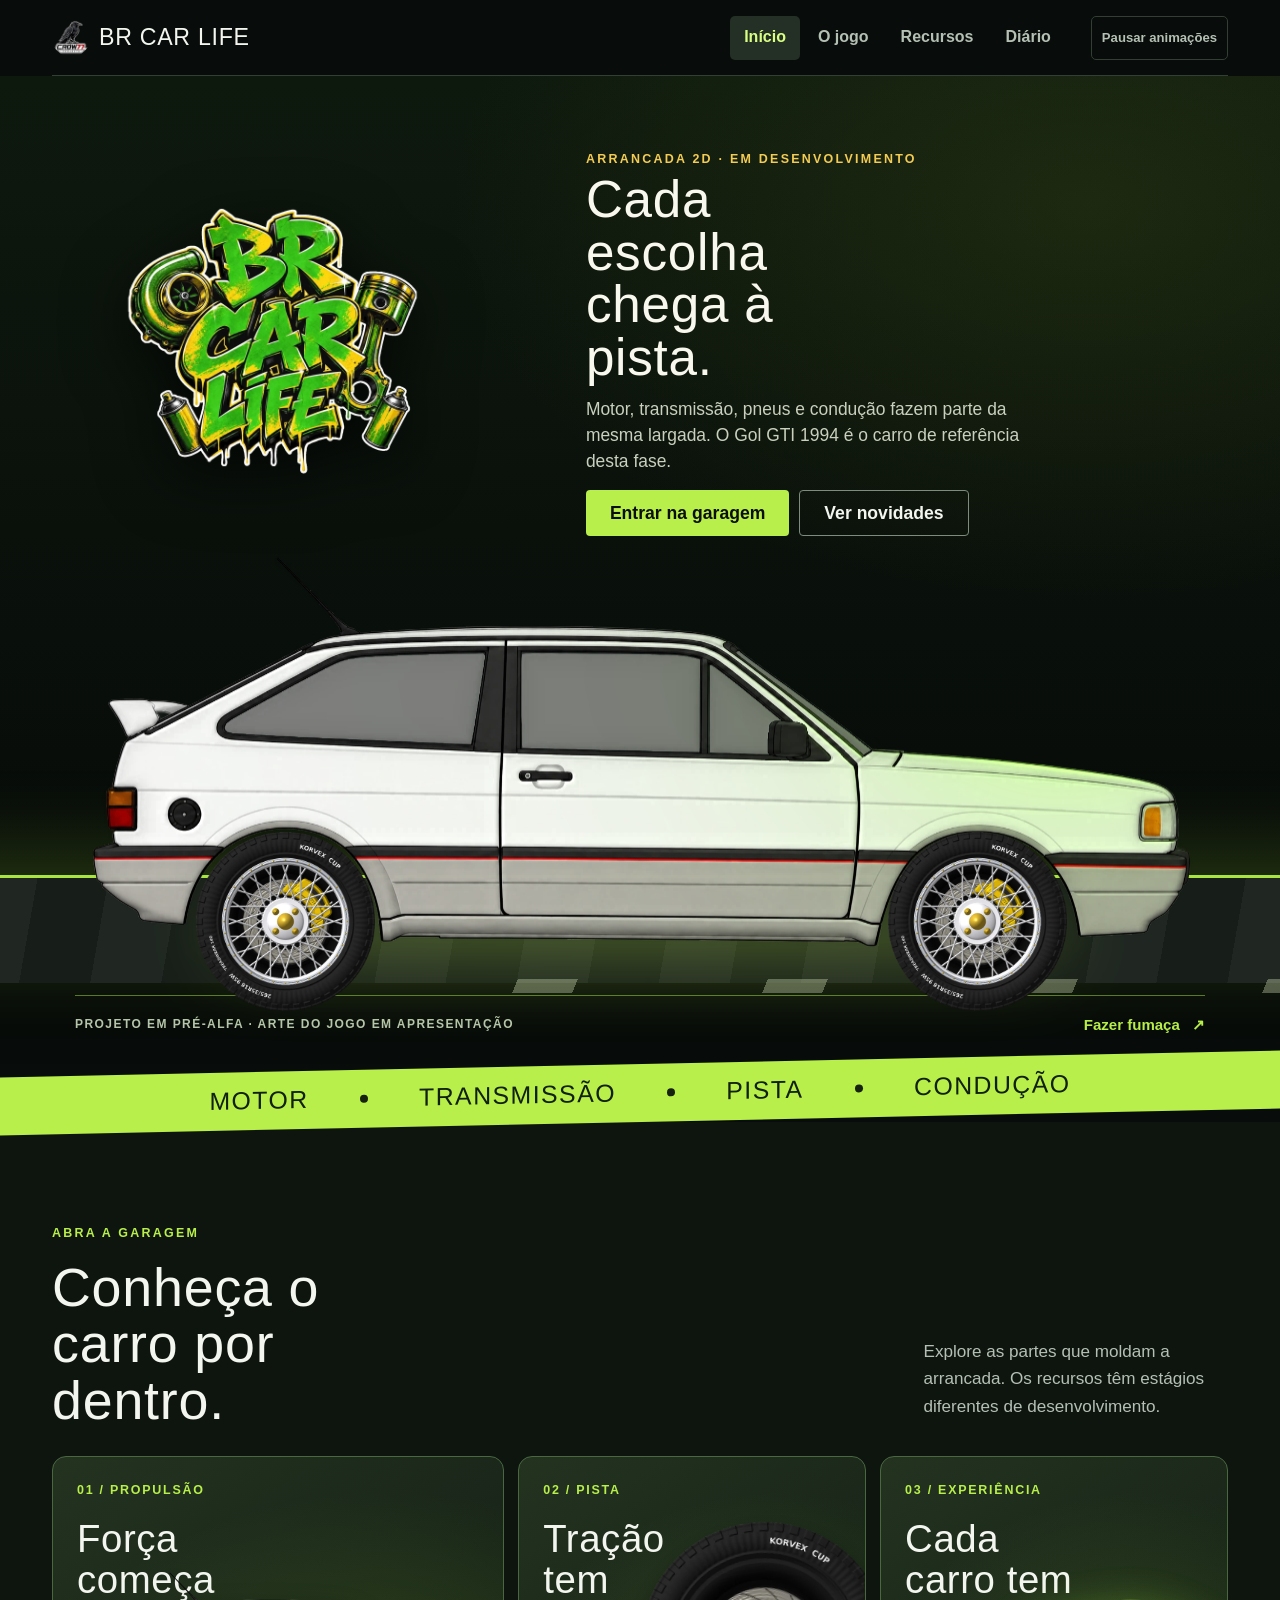
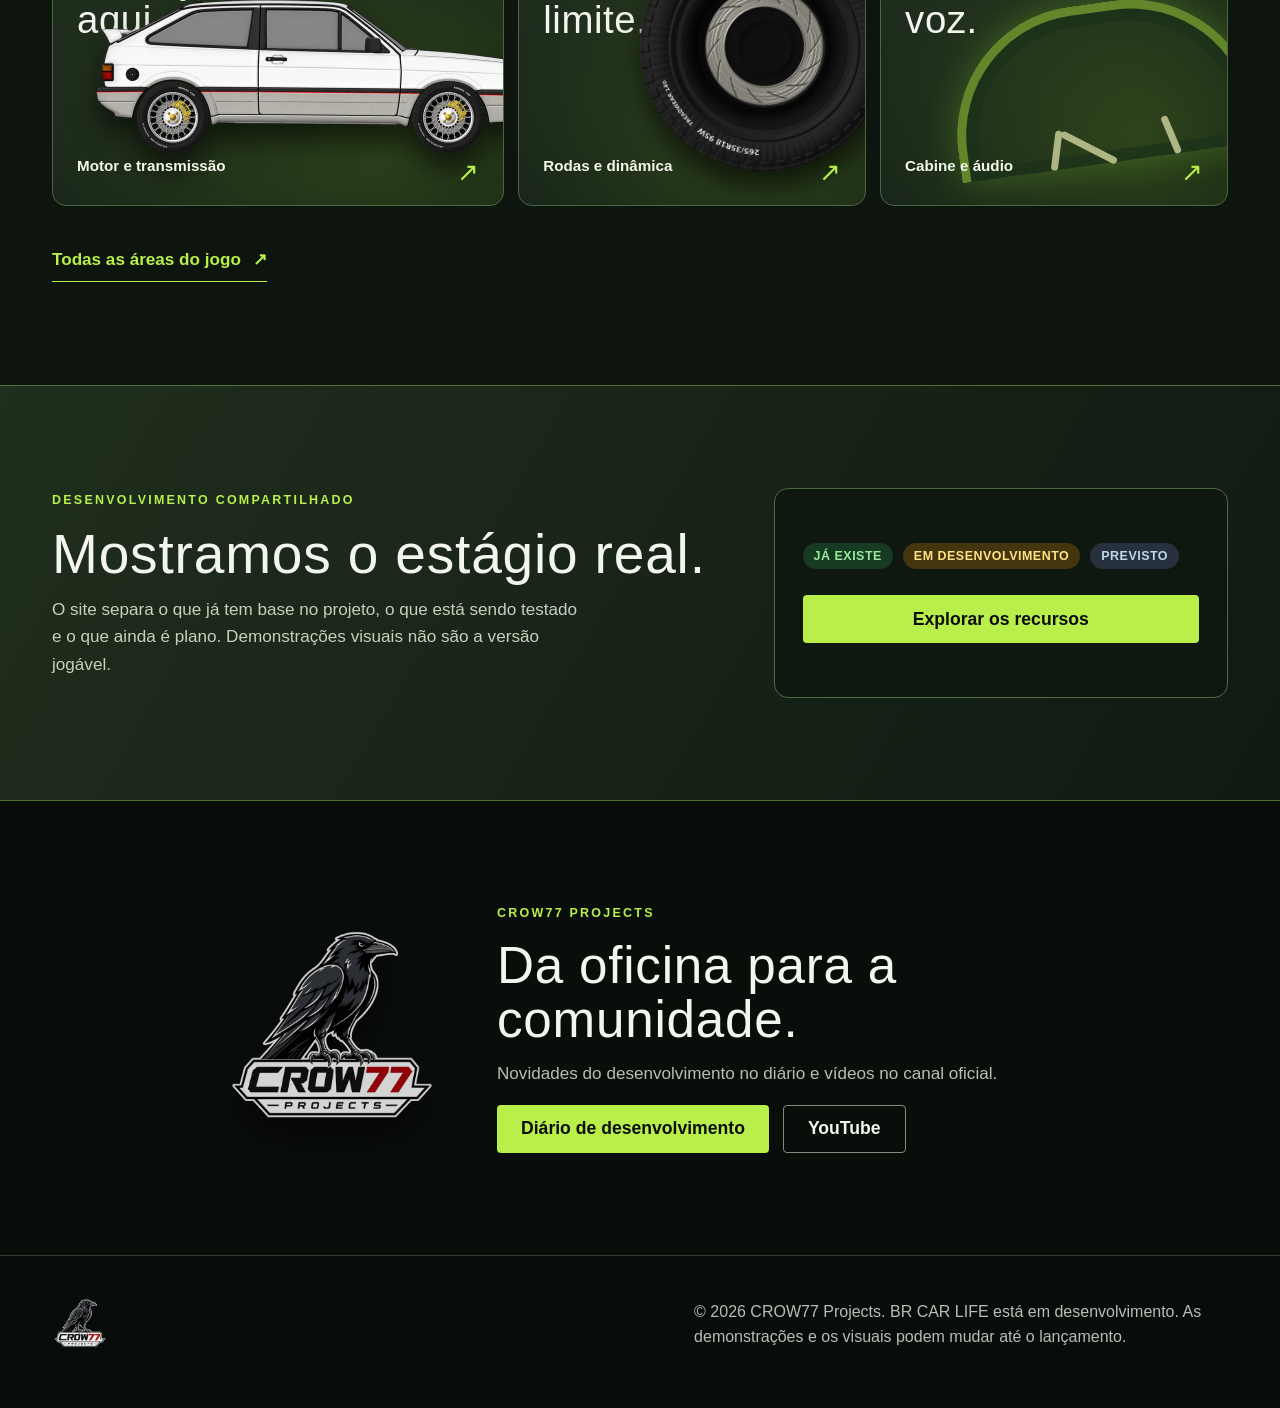
==== commit a3fa0417: "Atualiza cache de estilos e remove imagem duplicada" ====
--- a/index.html
+++ b/index.html
@@ -16,7 +16,7 @@
 <link rel="preconnect" href="https://fonts.googleapis.com">
 <link rel="preconnect" href="https://fonts.gstatic.com" crossorigin>
 <link rel="stylesheet" href="https://fonts.googleapis.com/css2?family=Anton&family=Barlow:wght@400;600;700&display=swap">
-<link rel="stylesheet" href="assets/style.css">
+<link rel="stylesheet" href="assets/style.css?v=2">
 </head>
 <body class="home">
 <canvas id="fx" aria-hidden="true"></canvas>
@@ -39,6 +39,6 @@
 
 
 <footer><div class="w ft"><img src="assets/img/crow-160.webp" alt="CROW77 Projects" width="84" height="84" loading="lazy"><p>© 2026 CROW77 Projects. BR CAR LIFE está em desenvolvimento. As demonstrações e os visuais podem mudar até o lançamento.</p></div></footer>
-<script src="assets/main.js"></script>
+<script src="assets/main.js?v=2"></script>
 </body>
 </html>
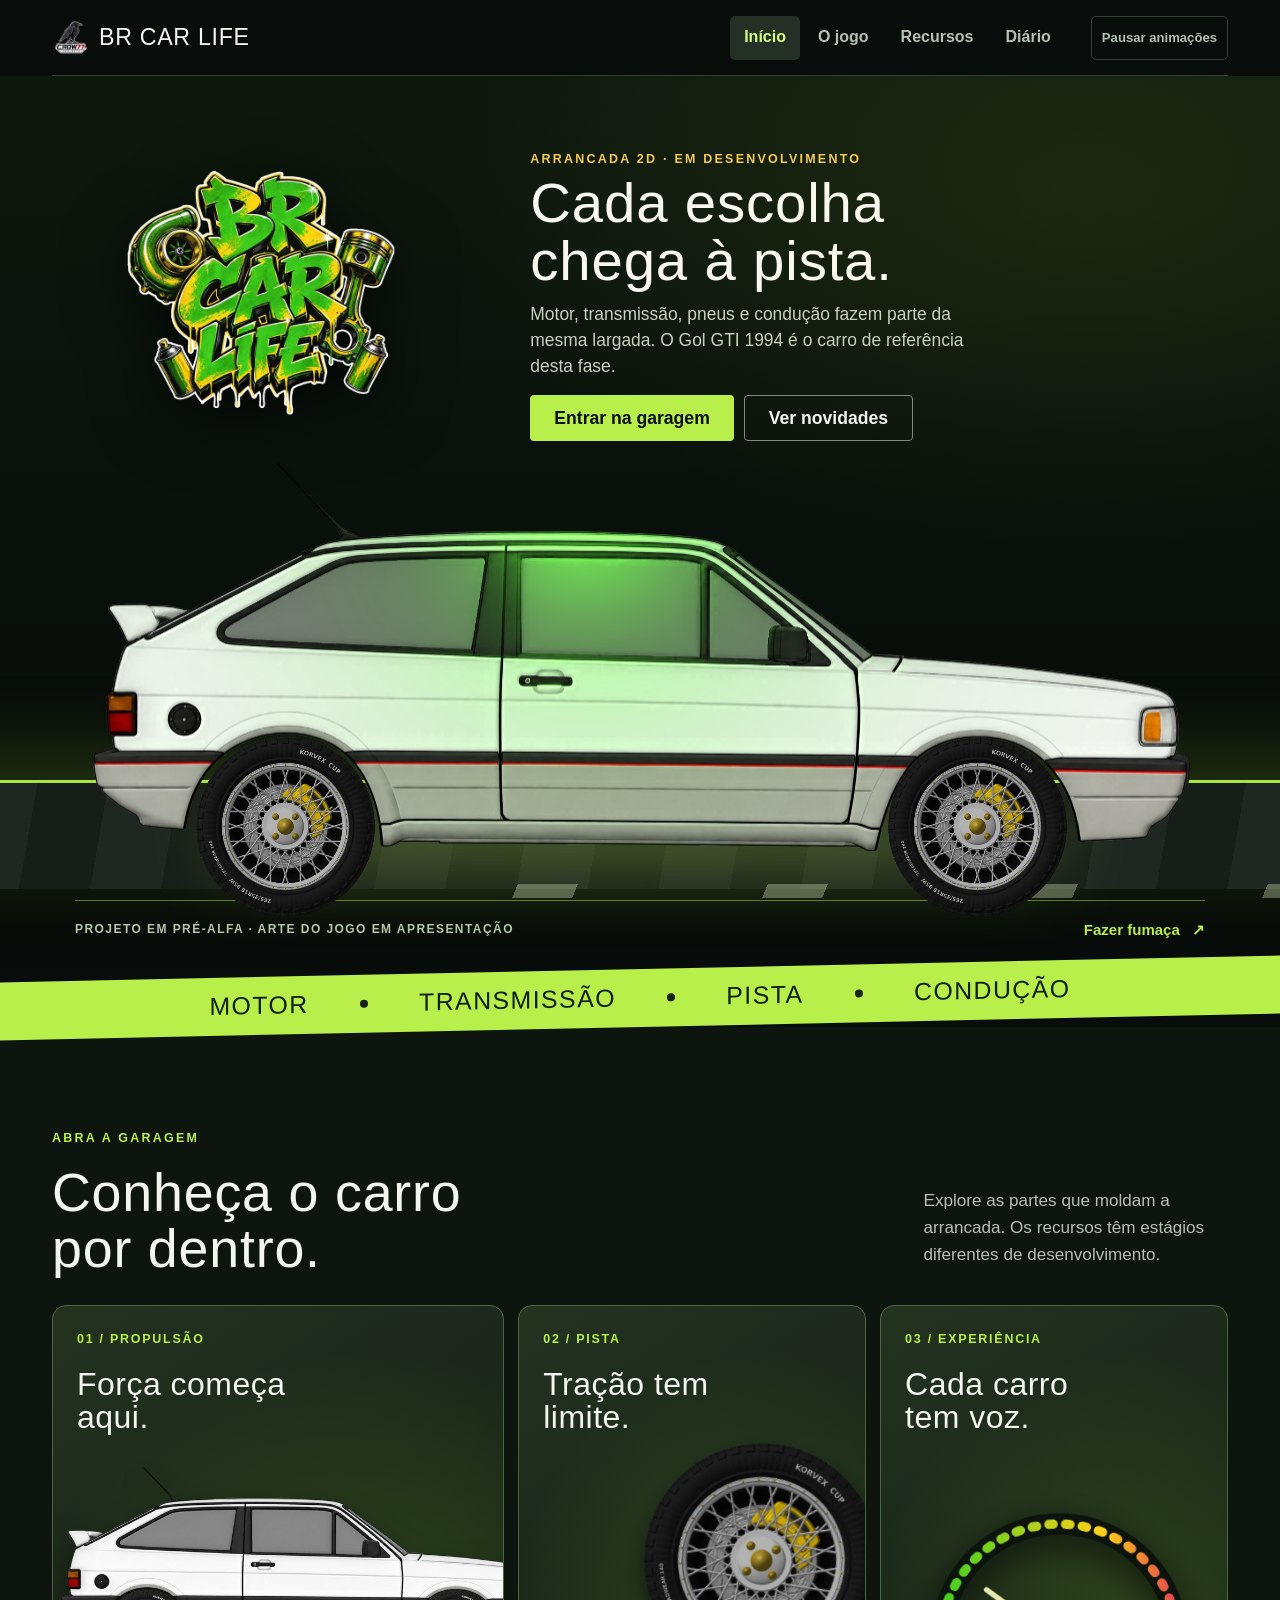
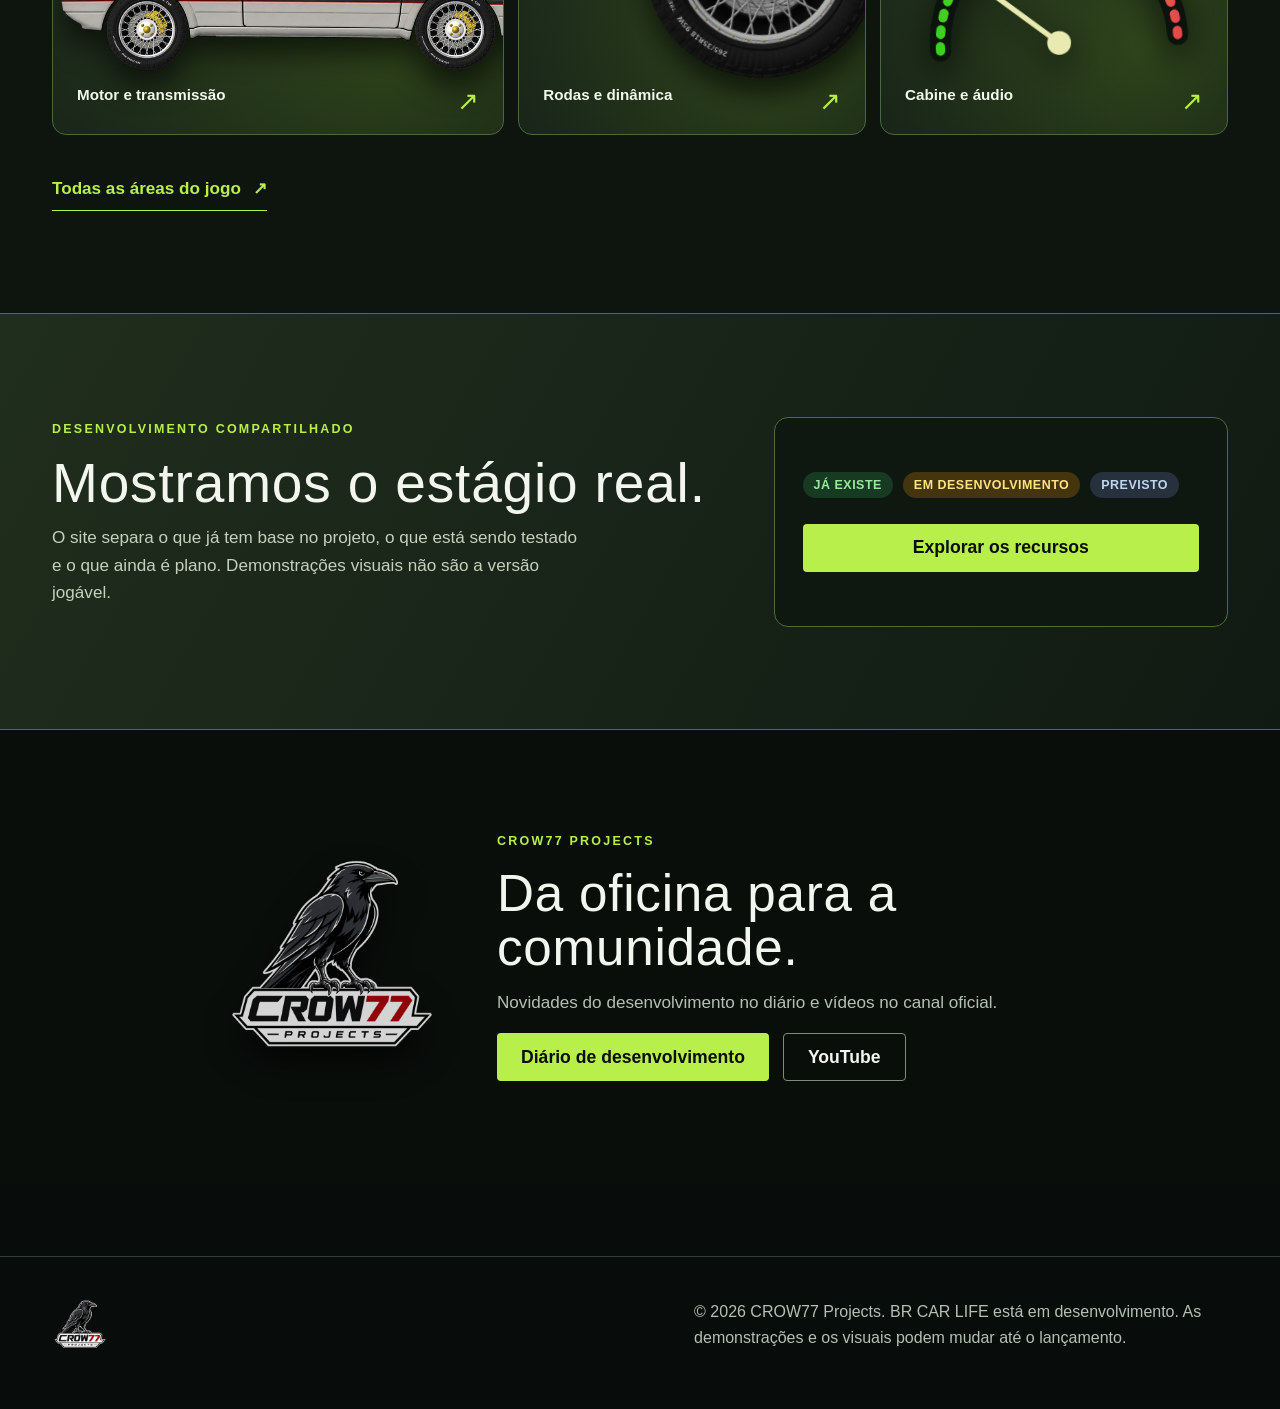
==== commit 2fef33e4: "Atualiza site BR CAR LIFE e apresentação das rodas" ====
--- a/index.html
+++ b/index.html
@@ -30,15 +30,16 @@
 </header></div>
 <main id="main" tabindex="-1">
 <section class="hero hero-showcase" aria-labelledby="hero-title"><div class="w hero-frame"><div class="hero-heading"><h1 id="hero-title"><img class="hero-mark" src="assets/img/logo-640.webp" alt="BR CAR LIFE" width="640" height="640" fetchpriority="high"></h1><div class="hero-message"><span class="eyebrow">ARRANCADA 2D · EM DESENVOLVIMENTO</span><p class="hero-tagline">Cada escolha chega à pista.</p><p>Motor, transmissão, pneus e condução fazem parte da mesma largada. O Gol GTI 1994 é o carro de referência desta fase.</p><div class="acts"><a class="btn" href="jogo.html">Entrar na garagem</a><a class="btn alt" href="devlog.html">Ver novidades</a></div></div></div>
-<div class="hero-track"><div class="track-glare" aria-hidden="true"></div><div class="stage"><div class="glow"></div><div id="car" role="img" aria-label="Gol GTI branco de perfil com rodas em camadas. Arte ilustrativa do site."><img class="car-poster" src="assets/img/gol-corpo-2010.webp" alt="" width="2010" height="840" fetchpriority="high"><canvas width="2010" height="840"></canvas><div class="wh r"><div class="wl"><img class="wa" src="assets/img/roda-a.webp" alt="" width="480" height="480"><img class="wb" src="assets/img/roda-b.webp" alt="" width="480" height="480"><img class="wc" src="assets/img/roda-c.webp" alt="" width="480" height="480"></div></div><div class="wh f"><div class="wl"><img class="wa" src="assets/img/roda-a.webp" alt="" width="480" height="480"><img class="wb" src="assets/img/roda-b.webp" alt="" width="480" height="480"><img class="wc" src="assets/img/roda-c.webp" alt="" width="480" height="480"></div></div></div></div></div><div class="hero-foot"><span>PROJETO EM PRÉ-ALFA · ARTE DO JOGO EM APRESENTAÇÃO</span><button id="rev" type="button" class="rev-btn">Fazer fumaça <span aria-hidden="true">↗</span></button></div></div></section>
+<div class="hero-track"><div class="track-glare" aria-hidden="true"></div><div class="stage"><div class="glow"></div><div id="car" role="img" aria-label="Gol GTI branco de perfil com rodas em camadas. Arte ilustrativa do site."><img class="car-poster" src="assets/img/gol-corpo-2010.webp" alt="" width="2010" height="840" fetchpriority="high"><canvas width="2010" height="840"></canvas><div class="wh r"><canvas class="wc" width="320" height="320"></canvas></div><div class="wh f"><canvas class="wc" width="320" height="320"></canvas></div></div></div></div><div class="hero-foot"><span>PROJETO EM PRÉ-ALFA · ARTE DO JOGO EM APRESENTAÇÃO</span><button id="rev" type="button" class="rev-btn">Fazer fumaça <span aria-hidden="true">↗</span></button></div></div></section>
 <div class="race-strip" aria-hidden="true"><span>MOTOR</span><i></i><span>TRANSMISSÃO</span><i></i><span>PISTA</span><i></i><span>CONDUÇÃO</span></div>
-<section class="sec home-areas"><div class="w"><div class="garage-head"><div><span class="eyebrow">ABRA A GARAGEM</span><h2>Conheça o carro por dentro.</h2></div><p>Explore as partes que moldam a arrancada. Os recursos têm estágios diferentes de desenvolvimento.</p></div><div class="home-area-grid"><a href="motor.html" class="home-area area-engine"><span>01 / PROPULSÃO</span><h3>Força começa aqui.</h3><img src="assets/img/gol-completo-900.webp" alt="" width="900" height="376" loading="lazy"><b>Motor e transmissão <span aria-hidden="true">↗</span></b></a><a href="rodas.html" class="home-area area-wheels"><span>02 / PISTA</span><h3>Tração tem limite.</h3><img src="assets/img/roda-a.webp" alt="" width="480" height="480" loading="lazy"><b>Rodas e dinâmica <span aria-hidden="true">↗</span></b></a><a href="cabine.html" class="home-area area-cabin"><span>03 / EXPERIÊNCIA</span><h3>Cada carro tem voz.</h3><div class="gauge-art" aria-hidden="true"><i></i><i></i><i></i></div><b>Cabine e áudio <span aria-hidden="true">↗</span></b></a></div><a class="text-link" href="jogo.html">Todas as áreas do jogo <span aria-hidden="true">↗</span></a></div></section>
+<section class="sec home-areas"><div class="w"><div class="garage-head"><div><span class="eyebrow">ABRA A GARAGEM</span><h2>Conheça o carro por dentro.</h2></div><p>Explore as partes que moldam a arrancada. Os recursos têm estágios diferentes de desenvolvimento.</p></div><div class="home-area-grid"><a href="motor.html" class="home-area area-engine"><span>01 / PROPULSÃO</span><h3>Força começa aqui.</h3><img src="assets/img/gol-completo-900.webp" alt="" width="900" height="376" loading="lazy"><b>Motor e transmissão <span aria-hidden="true">↗</span></b></a><a href="rodas.html" class="home-area area-wheels"><span>02 / PISTA</span><h3>Tração tem limite.</h3><canvas class="wc wc-card" width="320" height="320" aria-hidden="true"></canvas><b>Rodas e dinâmica <span aria-hidden="true">↗</span></b></a><a href="cabine.html" class="home-area area-cabin"><span>03 / EXPERIÊNCIA</span><h3>Cada carro tem voz.</h3><svg class="gauge-svg" viewBox="0 0 220 150" aria-hidden="true"><defs><linearGradient id="gg" x1="0" x2="1"><stop offset="0" stop-color="#3ccf23"/><stop offset=".72" stop-color="#ffd21a"/><stop offset="1" stop-color="#e5484d"/></linearGradient></defs><path d="M20 128A90 90 0 0 1 200 128" fill="none" stroke="#0b130c" stroke-width="16" stroke-linecap="round"/><path d="M20 128A90 90 0 0 1 200 128" fill="none" stroke="url(#gg)" stroke-width="7" stroke-linecap="round" pathLength="100" stroke-dasharray="1.2 3.3"/><path d="M110 128L58 84" class="needle" stroke="#e9eab2" stroke-width="4" stroke-linecap="round"/><circle cx="110" cy="128" r="9" fill="#e9eab2"/></svg><b>Cabine e áudio <span aria-hidden="true">↗</span></b></a></div><a class="text-link" href="jogo.html">Todas as áreas do jogo <span aria-hidden="true">↗</span></a></div></section>
 <section class="sec home-proof"><div class="w proof-inner"><div><span class="eyebrow">DESENVOLVIMENTO COMPARTILHADO</span><h2>Mostramos o estágio real.</h2><p>O site separa o que já tem base no projeto, o que está sendo testado e o que ainda é plano. Demonstrações visuais não são a versão jogável.</p></div><div class="proof-card"><span class="status-pill ready">JÁ EXISTE</span><span class="status-pill doing">EM DESENVOLVIMENTO</span><span class="status-pill planned">PREVISTO</span><a class="btn" href="fenomenos.html">Explorar os recursos</a></div></div></section>
 <section class="sec home-follow"><div class="w follow-inner"><img src="assets/img/crow.webp" alt="" width="640" height="640" loading="lazy"><div><span class="eyebrow">CROW77 PROJECTS</span><h2>Da oficina para a comunidade.</h2><p>Novidades do desenvolvimento no diário e vídeos no canal oficial.</p><div class="acts"><a class="btn" href="devlog.html">Diário de desenvolvimento</a><a class="btn alt" href="https://www.youtube.com/channel/UCXaQCiopvvrpPMqWYJalVgg" target="_blank" rel="noopener noreferrer">YouTube</a></div></div></div></section>
 </main>
 
 
 <footer><div class="w ft"><img src="assets/img/crow-160.webp" alt="CROW77 Projects" width="84" height="84" loading="lazy"><p>© 2026 CROW77 Projects. BR CAR LIFE está em desenvolvimento. As demonstrações e os visuais podem mudar até o lançamento.</p></div></footer>
-<script src="assets/main.js?v=2"></script>
+<script src="assets/wheel.js?v=3"></script>
+<script src="assets/main.js?v=3"></script>
 </body>
 </html>
--- a/assets/style.css
+++ b/assets/style.css
@@ -428,6 +428,8 @@
 .home-area h3{font-size:clamp(2rem,3vw,3rem);max-width:8ch;margin:18px 0}
 .home-area>img{position:absolute;display:block;object-fit:contain;pointer-events:none}
 .area-engine img{width:100%;height:auto;left:8%;bottom:50px;filter:drop-shadow(0 16px 14px #0009)}
+.wc{display:block;width:100%;height:100%}
+.area-wheels .wc-card{position:absolute;width:62%;height:auto;aspect-ratio:1;right:-6%;bottom:30px;transform:rotate(-8deg);filter:drop-shadow(0 16px 12px #0009)}
 .area-wheels img{width:72%;height:auto;right:-7%;bottom:34px;transform:rotate(-8deg);filter:drop-shadow(0 16px 12px #0009)}
 .home-area b{position:absolute;left:24px;right:24px;bottom:18px;display:flex;justify-content:space-between;font:700 .95rem Barlow,sans-serif;color:#f3f8ec;z-index:2}
 .home-area b span{font:400 1.6rem var(--hd);color:var(--g);letter-spacing:0}
@@ -474,7 +476,7 @@
 .fl>div{border-radius:10px;background:linear-gradient(140deg,#1b2919,#111b13);border-color:#395036}
 .info-grid article,.feature-banner{border:1px solid #44613d;border-radius:12px;background:linear-gradient(145deg,#1a2819,#101b12)}
 .status-intro{position:relative;max-width:none;min-height:300px;padding:50px 40% 35px 0;background:linear-gradient(90deg,#0d190e,#0d190e00)}
-.status-intro::after{content:"";position:absolute;right:0;bottom:0;width:38%;height:100%;background:url("img/roda-a.webp") center/contain no-repeat;opacity:.64;transform:rotate(-12deg);pointer-events:none}
+.status-intro::after{content:"";position:absolute;right:0;bottom:0;width:38%;height:100%;background:url("img/roda-card.webp") center/contain no-repeat;opacity:.64;transform:rotate(-12deg);pointer-events:none}
 .status-intro .ph1{font-size:clamp(2.7rem,5vw,4.8rem);line-height:.98;max-width:14ch}
 .status-intro .sub{font-size:1.06rem;max-width:55ch;margin-top:12px}
 .status-legend{padding:10px 0 20px!important;border-top:0}
@@ -508,3 +510,34 @@
 @media(max-width:850px){.page-intro{padding-right:30%;min-height:280px}.page-intro::after{width:40%}.game-hub .page-intro::after{opacity:.5}.status-intro{padding-right:31%}.status-intro::after{width:30%}.feature{grid-template-columns:120px minmax(160px,1fr) minmax(200px,1.5fr);gap:12px}}
 @media(max-width:650px){.page-intro{min-height:0;padding:28px 20px 125px;margin-top:8px}.page-intro::after{width:75%;height:155px;bottom:-30px;right:-12%;opacity:.42}.page-intro .ph1{font-size:clamp(2.4rem,9vw,3.5rem)}.page-intro .sub{font-size:1rem}.game-hub .page-intro{min-height:0;padding:28px 20px 130px}.game-hub .page-intro::after{width:95%;height:175px;bottom:-30px;right:-10%;opacity:.85}.status-intro{padding:26px 15px 120px;min-height:0}.status-intro::after{width:55%;height:140px;right:0;bottom:-8px;opacity:.55}.status-intro .ph1{font-size:clamp(2.5rem,9vw,3.6rem)}.status-intro .sub{font-size:1rem}.legend-grid{display:flex;overflow-x:auto;scroll-snap-type:x mandatory}.legend-grid>div{flex:0 0 72%;scroll-snap-align:start}.catalog-head{align-items:flex-start}.feature{grid-template-columns:1fr auto;gap:5px 8px;padding:16px 8px}.feature .status-pill{grid-column:2;grid-row:1;font-size:.66rem}.feature h3{grid-column:1;grid-row:1;font-size:1.4rem}.feature p{grid-column:1/-1;font-size:.92rem}.dev-intro{padding:28px 20px 90px;min-height:0}.dev-intro::after{width:120px;height:120px;bottom:-24px;right:0}.dev-intro .ph1{font-size:2.7rem}.dev-section .tl{grid-template-columns:1fr}}
 
+
+/* ===== Repaginação v3 ===== */
+footer{margin-top:72px}
+.hero-heading{grid-template-columns:minmax(200px,.55fr) minmax(0,1fr)}
+.hero-tagline{max-width:15ch;font-size:clamp(2.4rem,4.4vw,4.4rem)}
+.hero-message>p:not(.hero-tagline){max-width:46ch}
+.hero-showcase .hero-mark{width:clamp(200px,22vw,290px)}
+.home-area{min-height:430px}
+.home-area h3{max-width:12ch;font-size:clamp(1.9rem,2.5vw,2.6rem)}
+.home-area>img,.home-area>.wc-card{pointer-events:none}
+.area-engine img{left:0;width:112%;bottom:62px}
+.area-wheels .wc-card{width:68%;right:-4%;bottom:56px}
+.gauge-svg{position:absolute;left:8%;right:8%;bottom:62px;width:84%;height:auto;transform:rotate(-4deg);filter:drop-shadow(0 10px 16px #000a)}
+.gauge-svg .needle{transform-box:view-box;transform-origin:110px 128px;animation:needle 5s ease-in-out infinite alternate}
+@keyframes needle{from{transform:rotate(-18deg)}to{transform:rotate(58deg)}}
+.calm .gauge-svg .needle{animation:none}
+.directory-card:last-child:nth-child(odd){grid-column:1/-1}
+.game-hub .page-intro{padding-right:48%}
+.game-hub .page-intro::after{width:46%}
+.next-step{margin-top:48px;padding:36px clamp(20px,4vw,40px);border:1px solid #4a6840;border-radius:14px;background:linear-gradient(120deg,#202e1d,#101a12)}
+.strip{background:linear-gradient(180deg,#0d121c,#0c1410);border-radius:18px}
+.lights li{box-shadow:inset 0 2px 4px #0008}
+.fl>div{border-radius:12px;transition:border-color .2s,translate .2s}
+.fl>div:hover{border-left-color:var(--y);translate:0 -2px}
+.gar{border-radius:18px;background:linear-gradient(145deg,#141b15,#0e1410)}
+@media(max-width:850px){.game-hub .page-intro{padding-right:34%}.hero-heading{grid-template-columns:150px 1fr}}
+@media(max-width:650px){.home-area{min-height:400px}.game-hub .page-intro{padding-right:20px}}
+.garage-head h2{max-width:16ch}
+@media(max-width:850px){.hero-showcase .hero-mark{width:150px}}
+@media(max-width:600px){.hero-heading{grid-template-columns:104px 1fr}.hero-showcase .hero-mark{width:104px}.hero-tagline{font-size:2.3rem}}
+@media(max-width:390px){.hero-heading{grid-template-columns:88px 1fr}.hero-showcase .hero-mark{width:88px}}
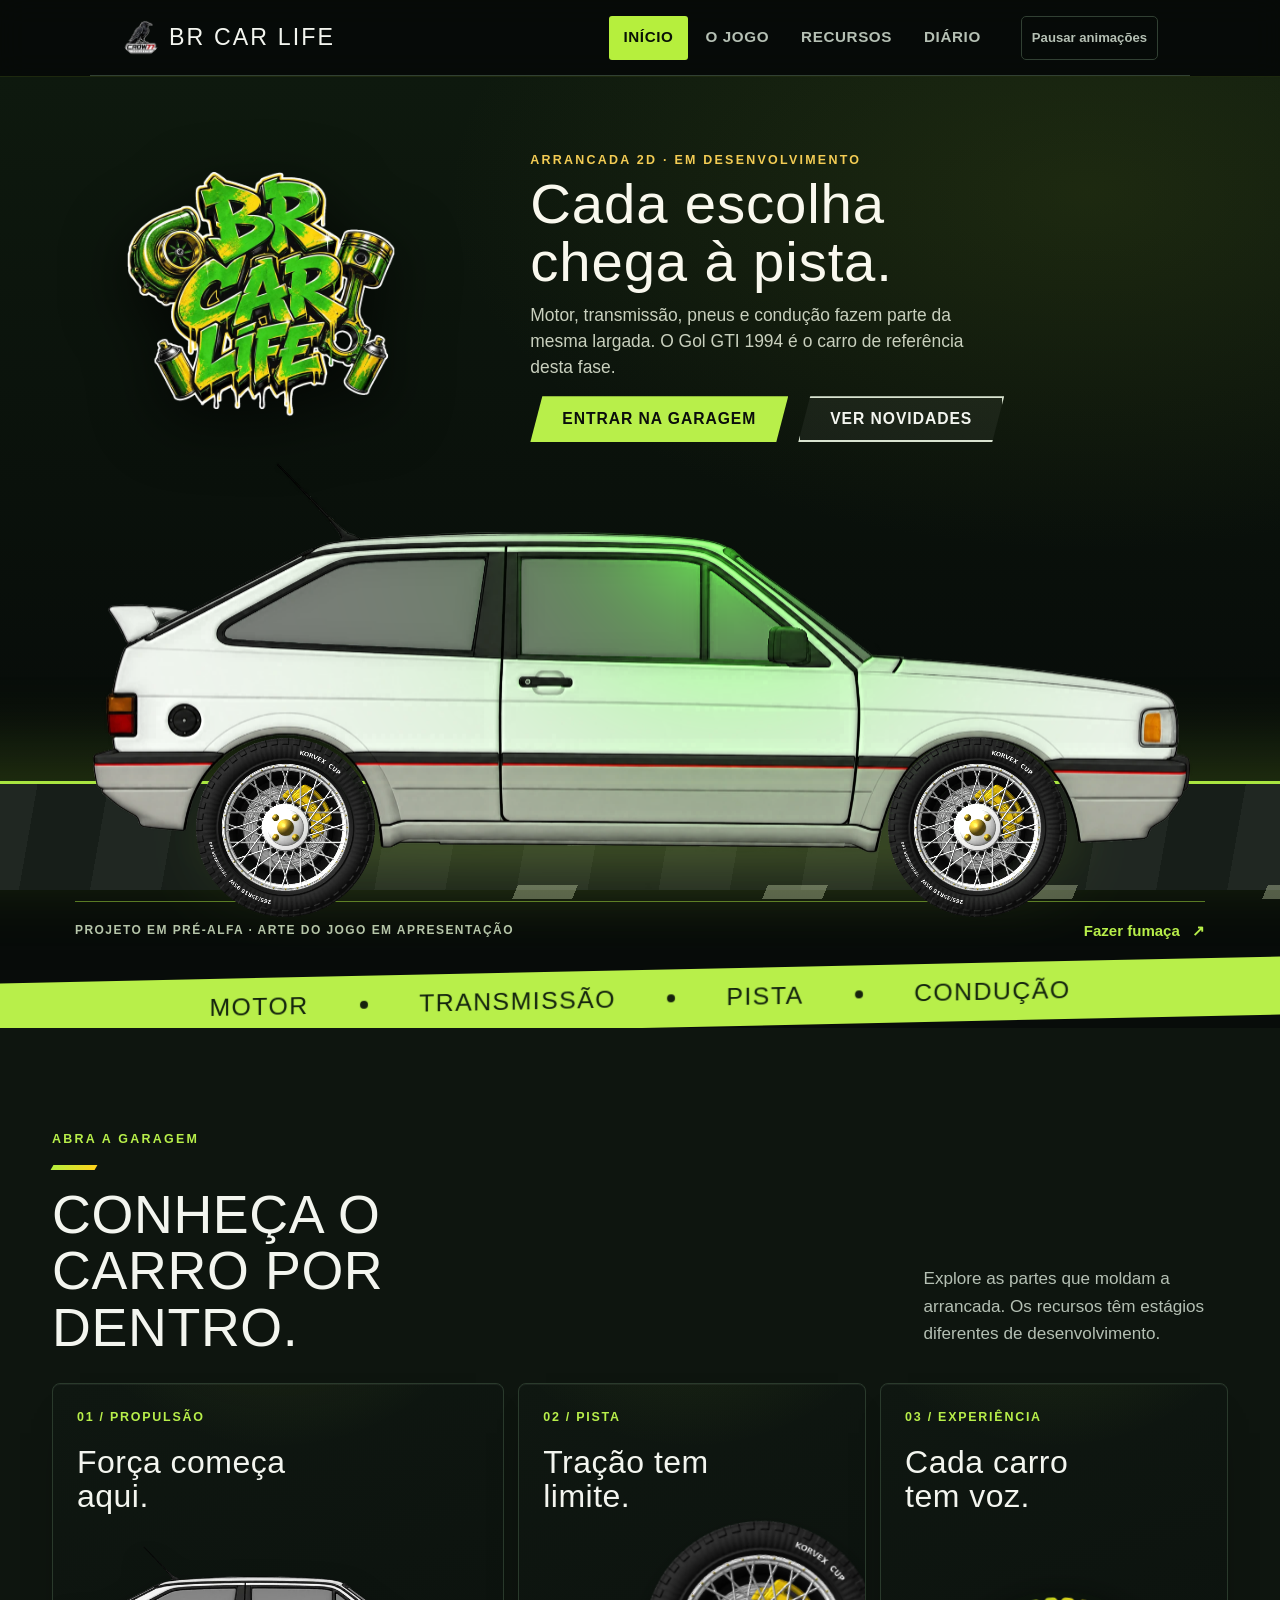
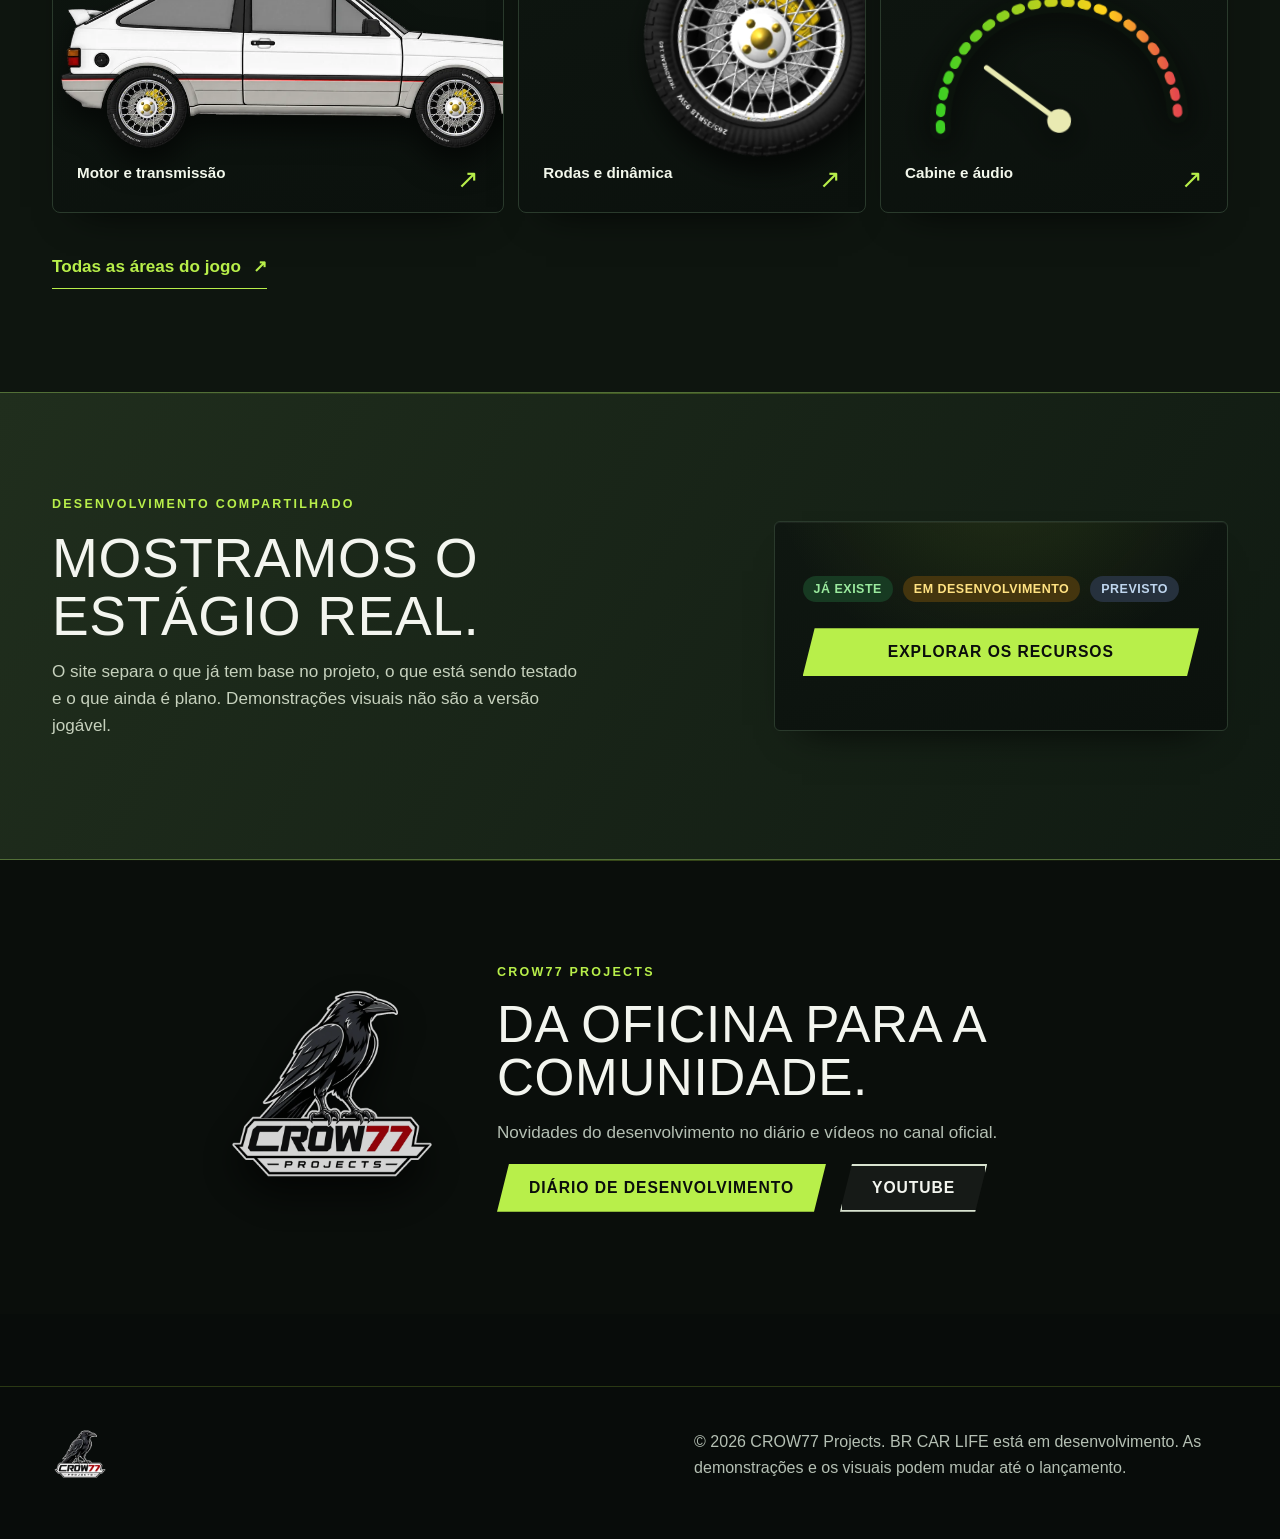
==== commit a1d5cee8: "Atualiza páginas e interações do site BR CAR LIFE" ====
--- a/index.html
+++ b/index.html
@@ -16,7 +16,7 @@
 <link rel="preconnect" href="https://fonts.googleapis.com">
 <link rel="preconnect" href="https://fonts.gstatic.com" crossorigin>
 <link rel="stylesheet" href="https://fonts.googleapis.com/css2?family=Anton&family=Barlow:wght@400;600;700&display=swap">
-<link rel="stylesheet" href="assets/style.css?v=2">
+<link rel="stylesheet" href="assets/style.css?v=4">
 </head>
 <body class="home">
 <canvas id="fx" aria-hidden="true"></canvas>
@@ -39,7 +39,7 @@
 
 
 <footer><div class="w ft"><img src="assets/img/crow-160.webp" alt="CROW77 Projects" width="84" height="84" loading="lazy"><p>© 2026 CROW77 Projects. BR CAR LIFE está em desenvolvimento. As demonstrações e os visuais podem mudar até o lançamento.</p></div></footer>
-<script src="assets/wheel.js?v=3"></script>
-<script src="assets/main.js?v=3"></script>
+<script src="assets/wheel.js?v=4"></script>
+<script src="assets/main.js?v=4"></script>
 </body>
 </html>
--- a/assets/style.css
+++ b/assets/style.css
@@ -541,3 +541,58 @@
 @media(max-width:850px){.hero-showcase .hero-mark{width:150px}}
 @media(max-width:600px){.hero-heading{grid-template-columns:104px 1fr}.hero-showcase .hero-mark{width:104px}.hero-tagline{font-size:2.3rem}}
 @media(max-width:390px){.hero-heading{grid-template-columns:88px 1fr}.hero-showcase .hero-mark{width:88px}}
+
+/* ===== v4 · sistema visual ===== */
+:root{--lime:#b6ef3d;--card:#0f1711;--card2:#0b110d;--edge:#2a3a2c}
+body{background:#070a08;background-image:radial-gradient(60% 38% at 82% -6%,#3ccf2326,transparent),radial-gradient(45% 30% at 0% 38%,#ffd21a0e,transparent),url("data:image/svg+xml,%3Csvg xmlns='http://www.w3.org/2000/svg' width='160' height='160'%3E%3Cfilter id='n'%3E%3CfeTurbulence type='fractalNoise' baseFrequency='.9' numOctaves='2' stitchTiles='stitch'/%3E%3CfeColorMatrix values='0 0 0 0 1 0 0 0 0 1 0 0 0 0 1 0 0 0 .05 0'/%3E%3C/filter%3E%3Crect width='160' height='160' filter='url(%23n)'/%3E%3C/svg%3E");background-attachment:fixed}
+.w:has(>.hd){position:sticky;top:0;z-index:9;background:#070a08cc;-webkit-backdrop-filter:blur(14px) saturate(1.3);backdrop-filter:blur(14px) saturate(1.3);border-bottom:1px solid #b6ef3d22}
+.w:has(>.hd) .hd{padding:10px 0}
+nav a{font-weight:700;letter-spacing:.04em;font-size:.95rem;text-transform:uppercase;border-radius:3px}
+nav a[aria-current=page],nav a.section-current{background:var(--lime);color:#0a1206}
+nav a[aria-current=page]:hover,nav a.section-current:hover{text-decoration:none}
+.logo span{letter-spacing:.09em}
+h1,h2{text-transform:uppercase;letter-spacing:.012em}
+.sec>h2::before,.sec>.section-head>h2::before,.garage-head h2::before{content:"";display:block;width:44px;height:5px;margin-bottom:16px;background:linear-gradient(90deg,var(--lime),#ffd21a);transform:skewX(-30deg)}
+.sec{position:relative}
+.sec+.sec::after{content:"";position:absolute;top:0;left:50%;width:min(1100px,92vw);height:1px;translate:-50% 0;background:linear-gradient(90deg,transparent,#b6ef3d44,transparent)}
+.btn{border-radius:0;clip-path:polygon(12px 0,100% 0,calc(100% - 12px) 100%,0 100%);padding:11px 32px;font-weight:700;letter-spacing:.06em;text-transform:uppercase;font-size:.98rem}
+.btn:hover{filter:brightness(1.08)}
+.btn.alt{background:#ffffff0d;color:var(--tx);border:0;box-shadow:inset 0 0 0 2px #d9e3d0}
+.btn.alt:hover{background:#b6ef3d1c;box-shadow:inset 0 0 0 2px var(--lime);color:var(--lime)}
+/* cartões: luz que segue o cursor */
+.fl>div,.directory-card,.home-area,.proof-card,.feature,.next-step,.gar,.close,.res{background:radial-gradient(380px circle at var(--mx,50%) var(--my,-40%),#b6ef3d22,transparent 62%),linear-gradient(160deg,var(--card),var(--card2));border:1px solid var(--edge);border-radius:6px;box-shadow:0 22px 40px -28px #000,inset 0 1px 0 #ffffff0d;transition:border-color .25s,translate .25s,box-shadow .25s}
+.fl>div:hover,.directory-card:hover,.home-area:hover,.feature:hover,.res:hover{border-color:#b6ef3d88;translate:0 -4px;box-shadow:0 26px 44px -26px #000,0 0 0 1px #b6ef3d33,inset 0 1px 0 #ffffff14}
+.fl{counter-reset:n}.fl>div{position:relative;border-left:1px solid var(--edge);padding:26px 24px 24px;overflow:hidden}
+.fl>div::after{counter-increment:n;content:counter(n,decimal-leading-zero);position:absolute;right:16px;top:6px;font:400 3.6rem/1 var(--hd);color:#b6ef3d14;pointer-events:none}
+.fl>div h3{font-size:1.5rem;text-transform:uppercase;letter-spacing:.02em;max-width:85%}
+.home-area{border-radius:8px}.home-area::before{display:none}
+.directory-card::before{content:"";position:absolute;left:0;top:0;bottom:0;width:4px;background:linear-gradient(var(--lime),#ffd21a)}
+.directory-card h3{text-transform:uppercase;letter-spacing:.015em}
+/* banner das páginas internas */
+.page-intro,.status-intro{border-left:0;background:radial-gradient(70% 120% at 100% 50%,#3ccf2330,transparent 60%),linear-gradient(100deg,#142417,#0a100b 70%);border-top:1px solid #b6ef3d33;clip-path:polygon(0 0,100% 0,100% calc(100% - 34px),0 100%);padding-bottom:78px;min-height:360px}
+.page-intro::before,.status-intro::before{content:"";position:absolute;inset:0;z-index:-1;background:repeating-linear-gradient(112deg,transparent 0 46px,#b6ef3d0a 46px 48px)}
+.status-intro{padding-left:32px;margin-top:22px;isolation:isolate}
+.page-intro .ph1,.status-intro .ph1{font-size:clamp(3rem,6.2vw,5.8rem);line-height:.94;text-shadow:0 6px 30px #000a}
+.page-intro .back-link,.back-link{display:inline-block;color:var(--lime);font-weight:700;letter-spacing:.08em;text-transform:uppercase;font-size:.82rem;text-decoration:none}
+.jump{display:flex;flex-wrap:wrap;gap:8px;list-style:none;padding:0;margin:20px 0 0}
+.jump a{display:inline-block;padding:7px 14px;border:1px solid #b6ef3d55;border-radius:99px;color:#e8f3d6;text-decoration:none;font-size:.86rem;font-weight:700;letter-spacing:.05em;text-transform:uppercase;background:#0b140c99}
+.jump a:hover{background:var(--lime);color:#0a1206}
+.page-intro::after{opacity:1;filter:drop-shadow(0 24px 30px #000c) drop-shadow(0 0 40px #3ccf2355);right:-2%;width:46%;bottom:-8%}
+.pi-wheel{position:absolute;z-index:0;right:max(-5%,-60px);top:50%;width:min(46%,470px);aspect-ratio:1;height:auto;translate:0 -52%;filter:drop-shadow(0 30px 40px #000d) drop-shadow(0 0 60px #3ccf2340);pointer-events:none}
+.has-wheel{padding-right:min(46%,470px)}
+.has-wheel::after{display:none}
+/* detalhes de aro e freio */
+.close{display:grid;grid-template-columns:minmax(220px,420px) 1fr;align-items:center;gap:clamp(20px,5vw,60px);margin-top:26px;padding:clamp(14px,3vw,26px);overflow:hidden}
+.close.rev{grid-template-columns:1fr minmax(220px,420px)}.close.rev canvas{order:2}
+.close canvas{width:100%;height:auto;display:block;border-radius:50%;background:radial-gradient(circle,#1a261c,#070a08 72%);box-shadow:0 0 0 1px #b6ef3d33,0 0 70px -10px #3ccf2355}
+.close-t b{display:block;font:400 clamp(2.4rem,5vw,4rem)/1 var(--hd);text-transform:uppercase;color:var(--lime);margin:4px 0 12px}
+.chips{display:flex;flex-wrap:wrap;gap:10px;list-style:none;padding:0;margin:22px 0 0}
+.chips li{padding:8px 18px;border:1px dashed #b6ef3d66;color:#dfe9d2;font-weight:700;letter-spacing:.06em;text-transform:uppercase;font-size:.88rem;clip-path:polygon(8px 0,100% 0,calc(100% - 8px) 100%,0 100%)}
+.next-step{border-radius:8px}
+footer{border-top:1px solid #b6ef3d33;background:#05070600}
+@media(max-width:850px){.has-wheel{padding-right:30%}.pi-wheel{width:44%;right:-10%}.close,.close.rev{grid-template-columns:1fr}.close.rev canvas{order:0}.close canvas{max-width:340px;margin:0 auto}}
+@media(max-width:650px){.page-intro,.status-intro{min-height:0;padding:30px 20px 96px;clip-path:polygon(0 0,100% 0,100% calc(100% - 22px),0 100%)}.has-wheel{padding-right:20px}.pi-wheel{width:62%;right:-22%;top:auto;bottom:-6%;translate:0;opacity:.5}.btn{padding:11px 24px}nav a{font-size:.85rem}}
+.w:has(>.hd){max-width:none;padding:0}
+.w:has(>.hd)>.hd{max-width:1100px;margin:0 auto;padding:10px clamp(16px,4vw,32px)}
+.page-intro .ph1,.status-intro .ph1,.ph1{overflow-wrap:break-word;word-break:normal;hyphens:manual}
+.page-intro .ph1{font-size:clamp(2.7rem,5.4vw,5.2rem)}
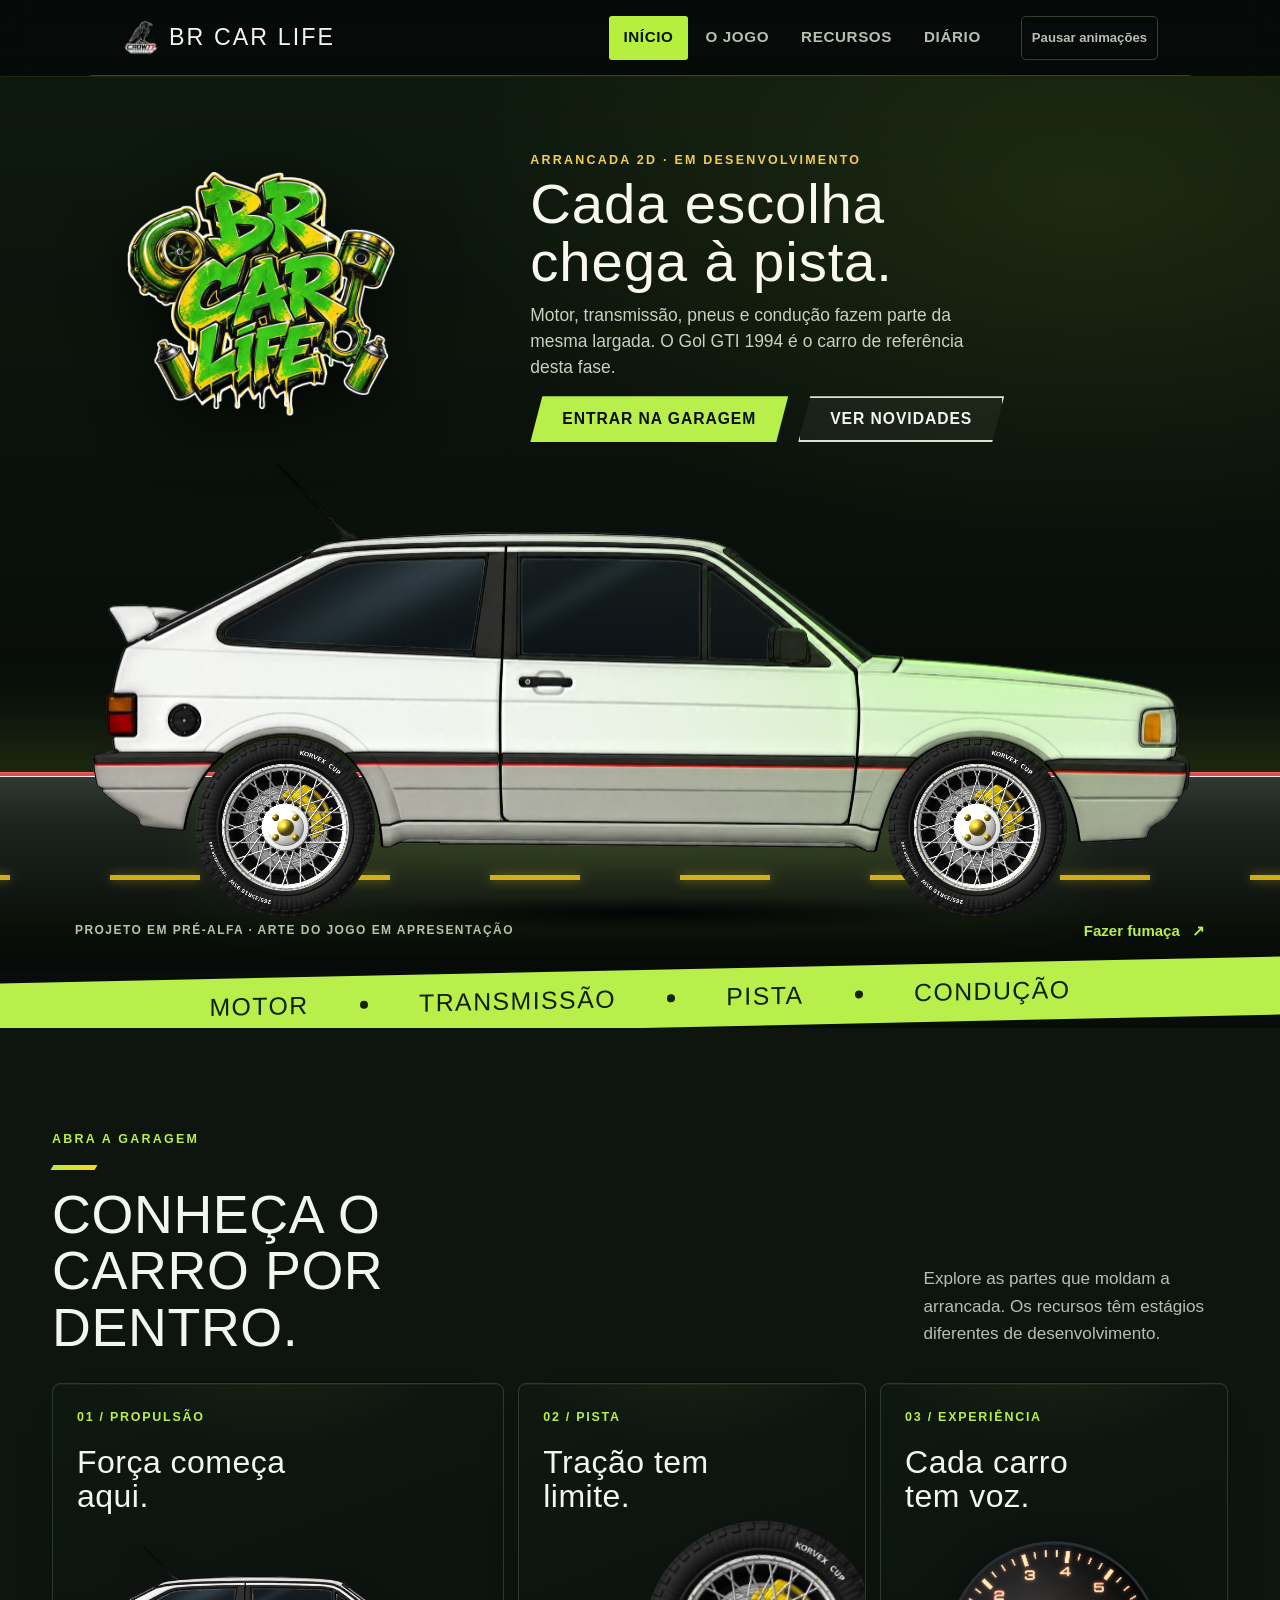
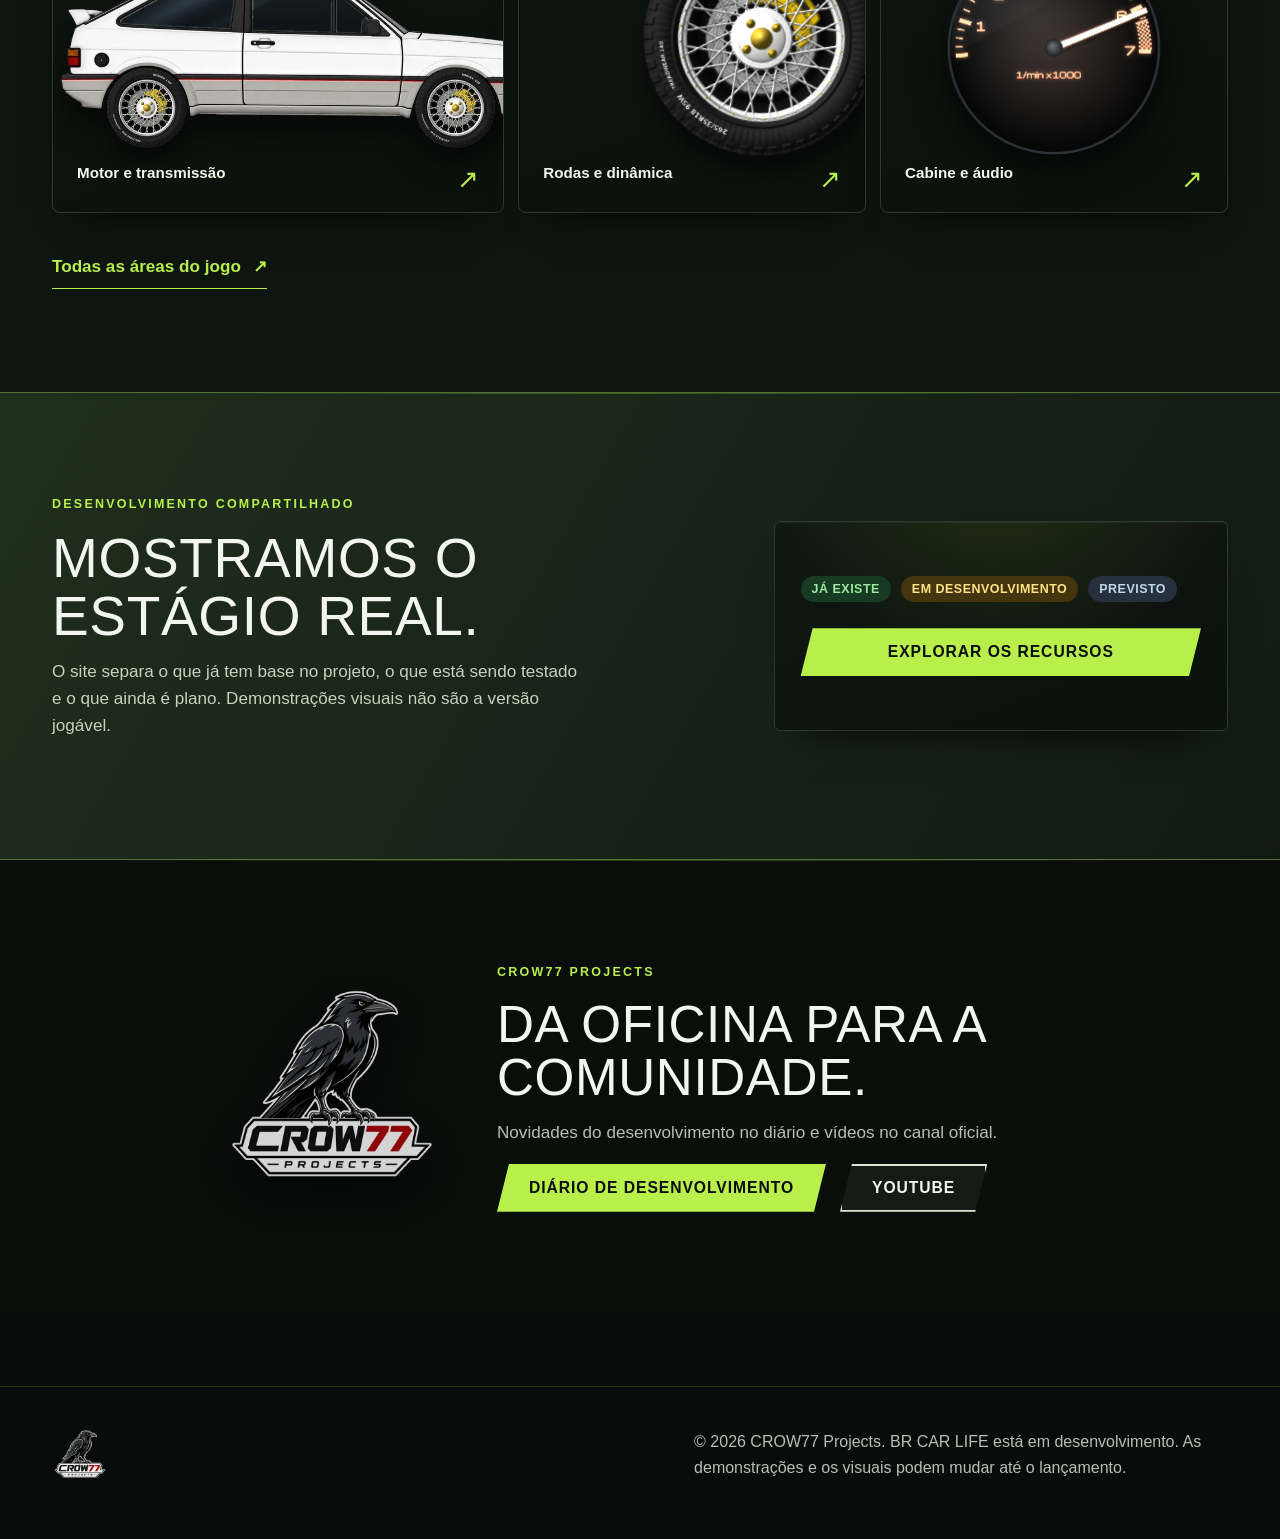
==== commit 81bc3542: "Atualiza demonstrações do painel e da transmissão" ====
--- a/index.html
+++ b/index.html
@@ -32,7 +32,7 @@
 <section class="hero hero-showcase" aria-labelledby="hero-title"><div class="w hero-frame"><div class="hero-heading"><h1 id="hero-title"><img class="hero-mark" src="assets/img/logo-640.webp" alt="BR CAR LIFE" width="640" height="640" fetchpriority="high"></h1><div class="hero-message"><span class="eyebrow">ARRANCADA 2D · EM DESENVOLVIMENTO</span><p class="hero-tagline">Cada escolha chega à pista.</p><p>Motor, transmissão, pneus e condução fazem parte da mesma largada. O Gol GTI 1994 é o carro de referência desta fase.</p><div class="acts"><a class="btn" href="jogo.html">Entrar na garagem</a><a class="btn alt" href="devlog.html">Ver novidades</a></div></div></div>
 <div class="hero-track"><div class="track-glare" aria-hidden="true"></div><div class="stage"><div class="glow"></div><div id="car" role="img" aria-label="Gol GTI branco de perfil com rodas em camadas. Arte ilustrativa do site."><img class="car-poster" src="assets/img/gol-corpo-2010.webp" alt="" width="2010" height="840" fetchpriority="high"><canvas width="2010" height="840"></canvas><div class="wh r"><canvas class="wc" width="320" height="320"></canvas></div><div class="wh f"><canvas class="wc" width="320" height="320"></canvas></div></div></div></div><div class="hero-foot"><span>PROJETO EM PRÉ-ALFA · ARTE DO JOGO EM APRESENTAÇÃO</span><button id="rev" type="button" class="rev-btn">Fazer fumaça <span aria-hidden="true">↗</span></button></div></div></section>
 <div class="race-strip" aria-hidden="true"><span>MOTOR</span><i></i><span>TRANSMISSÃO</span><i></i><span>PISTA</span><i></i><span>CONDUÇÃO</span></div>
-<section class="sec home-areas"><div class="w"><div class="garage-head"><div><span class="eyebrow">ABRA A GARAGEM</span><h2>Conheça o carro por dentro.</h2></div><p>Explore as partes que moldam a arrancada. Os recursos têm estágios diferentes de desenvolvimento.</p></div><div class="home-area-grid"><a href="motor.html" class="home-area area-engine"><span>01 / PROPULSÃO</span><h3>Força começa aqui.</h3><img src="assets/img/gol-completo-900.webp" alt="" width="900" height="376" loading="lazy"><b>Motor e transmissão <span aria-hidden="true">↗</span></b></a><a href="rodas.html" class="home-area area-wheels"><span>02 / PISTA</span><h3>Tração tem limite.</h3><canvas class="wc wc-card" width="320" height="320" aria-hidden="true"></canvas><b>Rodas e dinâmica <span aria-hidden="true">↗</span></b></a><a href="cabine.html" class="home-area area-cabin"><span>03 / EXPERIÊNCIA</span><h3>Cada carro tem voz.</h3><svg class="gauge-svg" viewBox="0 0 220 150" aria-hidden="true"><defs><linearGradient id="gg" x1="0" x2="1"><stop offset="0" stop-color="#3ccf23"/><stop offset=".72" stop-color="#ffd21a"/><stop offset="1" stop-color="#e5484d"/></linearGradient></defs><path d="M20 128A90 90 0 0 1 200 128" fill="none" stroke="#0b130c" stroke-width="16" stroke-linecap="round"/><path d="M20 128A90 90 0 0 1 200 128" fill="none" stroke="url(#gg)" stroke-width="7" stroke-linecap="round" pathLength="100" stroke-dasharray="1.2 3.3"/><path d="M110 128L58 84" class="needle" stroke="#e9eab2" stroke-width="4" stroke-linecap="round"/><circle cx="110" cy="128" r="9" fill="#e9eab2"/></svg><b>Cabine e áudio <span aria-hidden="true">↗</span></b></a></div><a class="text-link" href="jogo.html">Todas as áreas do jogo <span aria-hidden="true">↗</span></a></div></section>
+<section class="sec home-areas"><div class="w"><div class="garage-head"><div><span class="eyebrow">ABRA A GARAGEM</span><h2>Conheça o carro por dentro.</h2></div><p>Explore as partes que moldam a arrancada. Os recursos têm estágios diferentes de desenvolvimento.</p></div><div class="home-area-grid"><a href="motor.html" class="home-area area-engine"><span>01 / PROPULSÃO</span><h3>Força começa aqui.</h3><img src="assets/img/gol-completo-900.webp" alt="" width="900" height="376" loading="lazy"><b>Motor e transmissão <span aria-hidden="true">↗</span></b></a><a href="rodas.html" class="home-area area-wheels"><span>02 / PISTA</span><h3>Tração tem limite.</h3><canvas class="wc wc-card" width="320" height="320" aria-hidden="true"></canvas><b>Rodas e dinâmica <span aria-hidden="true">↗</span></b></a><a href="cabine.html" class="home-area area-cabin"><span>03 / EXPERIÊNCIA</span><h3>Cada carro tem voz.</h3><canvas class="gauge-tach" width="480" height="484" role="img" aria-label="Conta-giros do Gol GTI"></canvas><b>Cabine e áudio <span aria-hidden="true">↗</span></b></a></div><a class="text-link" href="jogo.html">Todas as áreas do jogo <span aria-hidden="true">↗</span></a></div></section>
 <section class="sec home-proof"><div class="w proof-inner"><div><span class="eyebrow">DESENVOLVIMENTO COMPARTILHADO</span><h2>Mostramos o estágio real.</h2><p>O site separa o que já tem base no projeto, o que está sendo testado e o que ainda é plano. Demonstrações visuais não são a versão jogável.</p></div><div class="proof-card"><span class="status-pill ready">JÁ EXISTE</span><span class="status-pill doing">EM DESENVOLVIMENTO</span><span class="status-pill planned">PREVISTO</span><a class="btn" href="fenomenos.html">Explorar os recursos</a></div></div></section>
 <section class="sec home-follow"><div class="w follow-inner"><img src="assets/img/crow.webp" alt="" width="640" height="640" loading="lazy"><div><span class="eyebrow">CROW77 PROJECTS</span><h2>Da oficina para a comunidade.</h2><p>Novidades do desenvolvimento no diário e vídeos no canal oficial.</p><div class="acts"><a class="btn" href="devlog.html">Diário de desenvolvimento</a><a class="btn alt" href="https://www.youtube.com/channel/UCXaQCiopvvrpPMqWYJalVgg" target="_blank" rel="noopener noreferrer">YouTube</a></div></div></div></section>
 </main>
@@ -40,6 +40,7 @@
 
 <footer><div class="w ft"><img src="assets/img/crow-160.webp" alt="CROW77 Projects" width="84" height="84" loading="lazy"><p>© 2026 CROW77 Projects. BR CAR LIFE está em desenvolvimento. As demonstrações e os visuais podem mudar até o lançamento.</p></div></footer>
 <script src="assets/wheel.js?v=4"></script>
+<script src="assets/gauge.js?v=4"></script>
 <script src="assets/main.js?v=4"></script>
 </body>
 </html>
--- a/assets/style.css
+++ b/assets/style.css
@@ -596,3 +596,58 @@
 .w:has(>.hd)>.hd{max-width:1100px;margin:0 auto;padding:10px clamp(16px,4vw,32px)}
 .page-intro .ph1,.status-intro .ph1,.ph1{overflow-wrap:break-word;word-break:normal;hyphens:manual}
 .page-intro .ph1{font-size:clamp(2.7rem,5.4vw,5.2rem)}
+
+/* ===== v5 · instrumentos ===== */
+canvas.tach{display:block;width:100%;height:auto;aspect-ratio:580/584;max-width:420px;margin:0 auto;border-radius:0!important;background:none!important;box-shadow:none!important;filter:drop-shadow(0 24px 30px #000c) drop-shadow(0 0 50px #3ccf2326)}
+.lab{display:grid;grid-template-columns:minmax(200px,340px) 1fr;gap:clamp(18px,4vw,48px);align-items:center;margin-top:26px;padding:clamp(18px,3vw,30px);border:1px solid var(--edge);border-radius:8px;background:linear-gradient(160deg,var(--card),var(--card2))}
+.lab .gears{grid-column:1/-1;display:block;width:100%;height:auto;aspect-ratio:860/330;border-radius:6px;background:radial-gradient(80% 90% at 50% 40%,#18221a,#080b09);box-shadow:inset 0 0 0 1px #b6ef3d22}
+.rpm-read{display:flex;align-items:baseline;gap:10px}.rpm-read b{font:400 clamp(3rem,7vw,4.8rem)/1 var(--hd);color:var(--lime);font-variant-numeric:tabular-nums;min-width:3.4ch}.rpm-read span{text-transform:uppercase;letter-spacing:.12em;font-weight:700;color:#9fb094}
+.gearbtns{display:flex;flex-wrap:wrap;gap:8px;margin:14px 0 18px}
+.gearbtns button,.tgl{min-width:52px;min-height:48px;padding:0 16px;font:700 1.1rem var(--bd,inherit);color:#e8f3d6;background:#ffffff0d;border:1px solid #b6ef3d55;border-radius:4px;cursor:pointer;clip-path:polygon(9px 0,100% 0,calc(100% - 9px) 100%,0 100%);transition:background .15s,color .15s}
+.gearbtns button:hover,.tgl:hover{background:#b6ef3d22}.gearbtns button[aria-pressed=true],.tgl[aria-pressed=true]{background:var(--lime);color:#0a1206;border-color:var(--lime)}
+.rng{display:block;margin:6px 0 16px}.rng>span{display:flex;justify-content:space-between;font-weight:700;margin-bottom:8px}.rng b{color:var(--lime)}.rng input{width:100%;accent-color:var(--lime);height:28px}
+.reads{display:grid;grid-template-columns:repeat(3,minmax(0,1fr));gap:12px;margin:0}.reads div{padding:12px 14px;border:1px solid #b6ef3d22;border-radius:4px;background:#05080666}.reads dt{font-size:.74rem;letter-spacing:.1em;text-transform:uppercase;color:#9fb094;margin:0 0 4px}.reads dd{margin:0;font-weight:700;font-size:1.05rem}
+.kn{margin:16px 0}.kn .lbl{display:block;font-size:.76rem;letter-spacing:.12em;text-transform:uppercase;font-weight:700;color:#9fb094;margin-bottom:8px}.kn.row{display:flex;gap:10px;flex-wrap:wrap}
+.swatches{display:flex;flex-wrap:wrap;gap:10px}.swatches button{width:44px;height:44px;border-radius:50%;border:3px solid #0a0f0b;background:var(--c);box-shadow:0 0 0 1px #ffffff33;cursor:pointer;transition:scale .15s}.swatches button:hover{scale:1.1}.swatches button[aria-pressed=true]{box-shadow:0 0 0 3px var(--lime)}
+@media(max-width:760px){.lab{grid-template-columns:1fr}.reads{grid-template-columns:1fr 1fr 1fr;gap:8px}.reads div{padding:10px 8px}.reads dd{font-size:.92rem}.gearbtns button{flex:1}}
+
+/* ===== v5 · pista e fumaça ===== */
+.smk{position:absolute;left:-14%;width:128%;top:-34%;height:164%;pointer-events:none;z-index:3}
+.hero-track{overflow:visible}
+.hero-track::before{bottom:2%;height:30%;border-top:0;background:
+ linear-gradient(180deg,#e5484d 0 4px,#f2f2ec 4px 5px,transparent 5px),
+ repeating-linear-gradient(90deg,transparent 0 0,transparent 0),
+ linear-gradient(180deg,#323b34 0,#1c231e 38%,#0d120f 100%);
+ box-shadow:0 -30px 90px #9bdc3330,inset 0 1px 0 #ffffff26}
+.hero-track::before{background-blend-mode:normal}
+.hero-track::after{right:auto;left:-40vw;width:calc(100% + 80vw);bottom:9%;height:5px;transform:none;opacity:.8;z-index:-1;background:repeating-linear-gradient(90deg,#ffd21a 0 90px,transparent 90px 190px);filter:drop-shadow(0 0 6px #ffd21a88)}
+.track-glare{bottom:12%;height:30px;opacity:.28}
+.stage::before{content:"";position:absolute;left:8%;right:6%;bottom:-3%;height:10%;background:radial-gradient(50% 50% at 50% 50%,#000d,transparent 72%);z-index:-1}
+.rev-btn{position:relative;z-index:6}.stage{pointer-events:none}.stage #car{pointer-events:none}
+/* ===== v5 · respiro dos cartões ===== */
+main>.w>section.sec.next-step{padding:clamp(26px,5vw,48px);margin-top:56px}
+.feature,.res,.proof-card,.status-card,.directory-card{padding:clamp(18px,3vw,26px)}
+.feature{display:grid;gap:8px;align-content:start}.feature>*{margin:0}
+.feature h3{font-size:1.25rem;line-height:1.15}
+.fl>div,.fl>article{padding:clamp(20px,3vw,26px)}
+
+/* ===== v5 · celular ===== */
+.lab .gwrap{grid-column:1/-1;overflow-x:auto;border-radius:6px;-webkit-overflow-scrolling:touch;overscroll-behavior-x:contain}
+.lab .gwrap .gears{min-width:700px}
+.page-intro>*:not(.pi-wheel):not(canvas){position:relative;z-index:1}
+.page-intro .ph1,.status-intro .ph1{font-size:clamp(2rem,8.6vw,5.2rem)}
+@media(min-width:850px){.page-intro .ph1,.status-intro .ph1{font-size:clamp(3rem,5.4vw,5.2rem)}}
+@media(max-width:650px){
+ .directory-card>img{width:34%!important;right:-4%!important;top:auto!important;bottom:-6%!important;opacity:.3;z-index:0}
+ .directory-card>*:not(img):not(b){position:relative;z-index:1}
+ .hero-showcase .hero-frame{padding-inline:14px}
+ .btn{min-height:46px}
+ .lab,.close{padding:16px}
+ .rpm-read b{font-size:3.2rem}
+}
+@media(max-width:700px){.hero-showcase .hero-track .stage{width:100%;margin-inline:0}}
+@media(max-width:650px){.directory-card>img{display:none!important}.page-intro .ph1,.status-intro .ph1{max-width:none;font-size:clamp(1.9rem,8.2vw,3rem)}}
+
+.gauge-tach{position:absolute;left:50%;translate:-50% 0;bottom:52px;width:min(74%,260px);height:auto;aspect-ratio:580/584;filter:drop-shadow(0 14px 18px #000b);pointer-events:none}
+.gauge-tach{width:min(62%,220px);bottom:56px}
+.note-s{margin:10px 0 0;font-size:.86rem;color:#9fb094}.reads{grid-template-columns:repeat(3,minmax(0,1fr))}.reads dd{font-variant-numeric:tabular-nums}.gearbtns button{min-width:48px;padding:0 14px}
